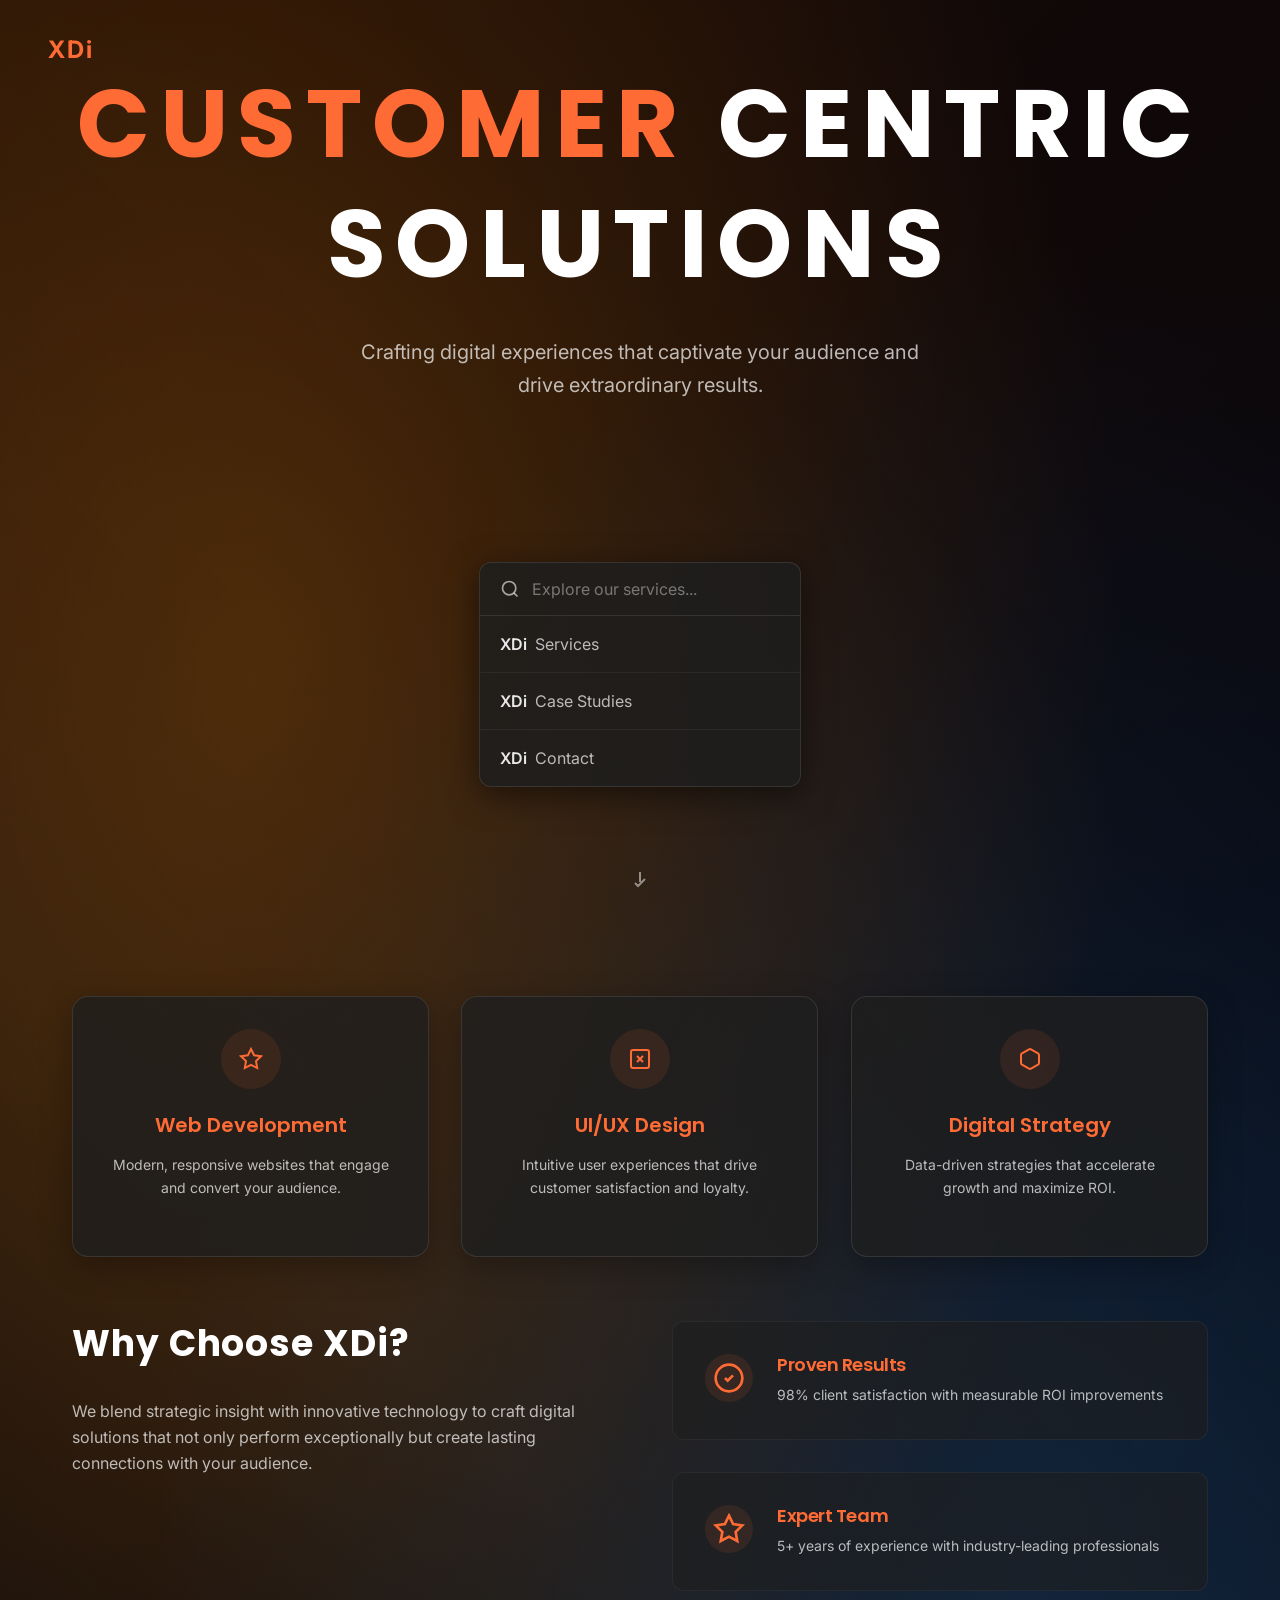
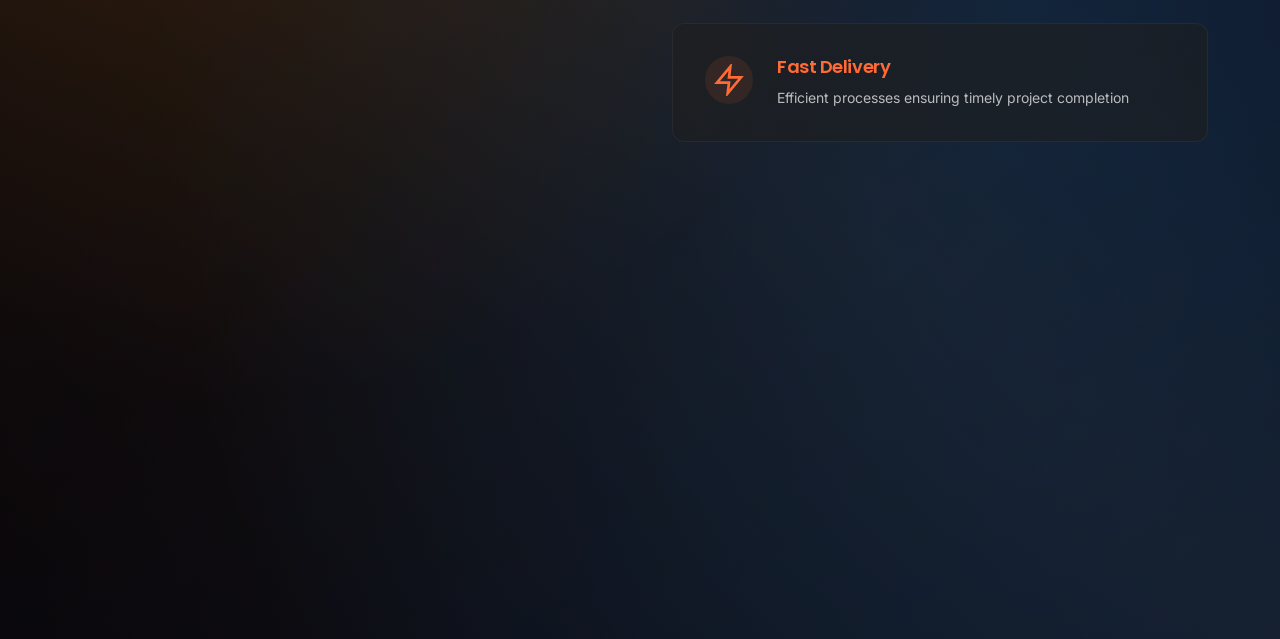
==== index.html @ e9482dd0 "🎯 Center dropdown menu in hero section for better aesthetic - Restructured hero section into 3 parts" ====
<!DOCTYPE html>
<html lang="en">
<head>
    <meta charset="UTF-8">
    <meta name="viewport" content="width=device-width, initial-scale=1.0">
    <meta name="description" content="XDi - Customer Centric Solutions. Discover our innovative services, case studies, and contact us for your next project.">
    <meta name="keywords" content="XDi, customer solutions, web design, digital services, case studies">
    <meta name="author" content="XDi">
    
    <!-- Open Graph / Facebook -->
    <meta property="og:type" content="website">
    <meta property="og:url" content="https://xdi-website.vercel.app/">
    <meta property="og:title" content="XDi - Customer Centric Solutions">
    <meta property="og:description" content="Discover innovative customer-centric solutions and services">
    
    <!-- Twitter -->
    <meta property="twitter:card" content="summary_large_image">
    <meta property="twitter:url" content="https://xdi-website.vercel.app/">
    <meta property="twitter:title" content="XDi - Customer Centric Solutions">
    <meta property="twitter:description" content="Discover innovative customer-centric solutions and services">

    <!-- Structured Data -->
    <script type="application/ld+json">
    {
        "@context": "https://schema.org",
        "@type": "Organization",
        "name": "XDi",
        "url": "https://xdi-website.vercel.app/",
        "logo": "https://xdi-website.vercel.app/assets/logo.png",
        "description": "Customer-centric digital solutions company specializing in UI/UX design, web development, and digital strategy",
        "foundingDate": "2019",
        "contactPoint": {
            "@type": "ContactPoint",
            "contactType": "Customer Service",
            "url": "https://xdi-website.vercel.app/pages/contact.html"
        },
        "sameAs": [
            "https://github.com/darderrdur17/xdi-website"
        ],
        "serviceArea": {
            "@type": "Country",
            "name": "Global"
        },
        "hasOfferCatalog": {
            "@type": "OfferCatalog",
            "name": "Digital Services",
            "itemListElement": [
                {
                    "@type": "Offer",
                    "itemOffered": {
                        "@type": "Service",
                        "name": "UI/UX Design",
                        "description": "Creating intuitive user experiences through research and thoughtful design"
                    }
                },
                {
                    "@type": "Offer",
                    "itemOffered": {
                        "@type": "Service",
                        "name": "Web Development",
                        "description": "Building responsive websites that perform across all devices"
                    }
                },
                {
                    "@type": "Offer",
                    "itemOffered": {
                        "@type": "Service",
                        "name": "Digital Strategy",
                        "description": "Strategic planning to help businesses thrive digitally"
                    }
                }
            ]
        }
    }
    </script>

    <title>XDi - Customer Centric Solutions</title>
    <link rel="stylesheet" href="css/styles.css">
    <link rel="preconnect" href="https://fonts.googleapis.com">
    <link rel="preconnect" href="https://fonts.gstatic.com" crossorigin>
    <link href="https://fonts.googleapis.com/css2?family=Inter:wght@300;400;500;600;700&family=Poppins:wght@300;400;500;600;700&display=swap" rel="stylesheet">
</head>
<body>
    <div class="background-blur" aria-hidden="true"></div>
    
    <header role="banner">
        <a href="/" class="logo" aria-label="XDi Home">XDi</a>
    </header>

    <main class="landing-content" role="main">
        <section class="hero-section">
            <div class="hero-top">
                <div class="hero-content">
                    <h1 class="main-title">
                        <span class="title-orange">CUSTOMER</span>
                        <span class="title-white"> CENTRIC SOLUTIONS</span>
                    </h1>

                    <p class="hero-subtitle">
                        Crafting digital experiences that captivate your audience and drive extraordinary results.
                    </p>
                </div>
            </div>

            <nav class="hero-menu-container" aria-label="Main navigation">
                <div class="dropdown-menu">
                    <div class="search-bar" id="searchBar" role="search">
                        <label for="searchInput" class="sr-only">Search navigation</label>
                        <svg class="search-icon" width="20" height="20" viewBox="0 0 24 24" fill="none" stroke="currentColor" stroke-width="2" aria-hidden="true">
                            <circle cx="11" cy="11" r="8"></circle>
                            <path d="m21 21-4.35-4.35"></path>
                        </svg>
                        <input
                            type="text"
                            id="searchInput"
                            placeholder="Explore our services..."
                            autocomplete="off"
                            aria-label="Search navigation items"
                        >
                        <button
                            class="clear-btn"
                            id="clearBtn"
                            aria-label="Clear search"
                            style="display: none;"
                        >
                            <svg width="16" height="16" viewBox="0 0 24 24" fill="none" stroke="currentColor" stroke-width="2" aria-hidden="true">
                                <line x1="18" y1="6" x2="6" y2="18"></line>
                                <line x1="6" y1="6" x2="18" y2="18"></line>
                            </svg>
                        </button>
                    </div>
                    <div class="dropdown-content" id="dropdownContent" role="list">
                        <a href="pages/service.html" class="dropdown-item" role="listitem">
                            <span class="item-prefix">XDi</span> Services
                        </a>
                        <a href="pages/case-study.html" class="dropdown-item" role="listitem">
                            <span class="item-prefix">XDi</span> Case Studies
                        </a>
                        <a href="pages/contact.html" class="dropdown-item" role="listitem">
                            <span class="item-prefix">XDi</span> Contact
                        </a>
                    </div>
                </div>
            </nav>

            <div class="hero-bottom">
                <div class="scroll-indicator" aria-hidden="true">
                    <svg viewBox="0 0 24 24" fill="none" stroke="currentColor" stroke-width="2">
                        <path d="M7 13l3 3 7-7"/>
                        <path d="M12 2v10"/>
                    </svg>
                </div>
            </div>
        </section>

        <section class="services-preview">
            <div class="services-grid">
                <div class="service-preview-card">
                    <div class="service-icon">
                        <svg width="24" height="24" viewBox="0 0 24 24" fill="none" stroke="#ff6b35" stroke-width="2">
                            <path d="M12 2l3.09 6.26L22 9.27l-5 4.87 1.18 6.88L12 17.77l-6.18 3.25L7 14.14 2 9.27l6.91-1.01L12 2z"/>
                        </svg>
                    </div>
                    <h3>Web Development</h3>
                    <p>Modern, responsive websites that engage and convert your audience.</p>
                </div>

                <div class="service-preview-card">
                    <div class="service-icon">
                        <svg width="24" height="24" viewBox="0 0 24 24" fill="none" stroke="#ff6b35" stroke-width="2">
                            <rect x="3" y="3" width="18" height="18" rx="2" ry="2"/>
                            <line x1="9" y1="9" x2="15" y2="15"/>
                            <line x1="15" y1="9" x2="9" y2="15"/>
                        </svg>
                    </div>
                    <h3>UI/UX Design</h3>
                    <p>Intuitive user experiences that drive customer satisfaction and loyalty.</p>
                </div>

                <div class="service-preview-card">
                    <div class="service-icon">
                        <svg width="24" height="24" viewBox="0 0 24 24" fill="none" stroke="#ff6b35" stroke-width="2">
                            <path d="M21 16V8a2 2 0 0 0-1-1.73l-7-4a2 2 0 0 0-2 0l-7 4A2 2 0 0 0 3 8v8a2 2 0 0 0 1 1.73l7 4a2 2 0 0 0 2 0l7-4A2 2 0 0 0 21 16z"/>
                        </svg>
                    </div>
                    <h3>Digital Strategy</h3>
                    <p>Data-driven strategies that accelerate growth and maximize ROI.</p>
                </div>
            </div>
        </section>

        <section class="about-section">
            <div class="about-content">
                <div class="about-text">
                    <h2>Why Choose XDi?</h2>
                    <p>
                        We blend strategic insight with innovative technology to craft digital solutions that not only
                        perform exceptionally but create lasting connections with your audience.
                    </p>
                </div>

                <div class="about-features">
                    <div class="feature-item">
                        <div class="feature-icon">
                            <svg width="32" height="32" viewBox="0 0 24 24" fill="none" stroke="#ff6b35" stroke-width="2">
                                <circle cx="12" cy="12" r="10"/>
                                <path d="M9 12l2 2 4-4"/>
                            </svg>
                        </div>
                        <div class="feature-text">
                            <h4>Proven Results</h4>
                            <p>98% client satisfaction with measurable ROI improvements</p>
                        </div>
                    </div>

                    <div class="feature-item">
                        <div class="feature-icon">
                            <svg width="32" height="32" viewBox="0 0 24 24" fill="none" stroke="#ff6b35" stroke-width="2">
                                <path d="M12 2l3.09 6.26L22 9.27l-5 4.87 1.18 6.88L12 17.77l-6.18 3.25L7 14.14 2 9.27l6.91-1.01L12 2z"/>
                            </svg>
                        </div>
                        <div class="feature-text">
                            <h4>Expert Team</h4>
                            <p>5+ years of experience with industry-leading professionals</p>
                        </div>
                    </div>

                    <div class="feature-item">
                        <div class="feature-icon">
                            <svg width="32" height="32" viewBox="0 0 24 24" fill="none" stroke="#ff6b35" stroke-width="2">
                                <path d="M13 2L3 14h9l-1 8 10-12h-9l1-8z"/>
                            </svg>
                        </div>
                        <div class="feature-text">
                            <h4>Fast Delivery</h4>
                            <p>Efficient processes ensuring timely project completion</p>
                        </div>
                    </div>
                </div>
            </div>
        </section>

        <section class="cta-section">
            <div class="cta-content">
                <h2>Ready to Transform Your Business?</h2>
                <p>Let's discuss how we can help you achieve your goals with customer-centric solutions.</p>
                <a href="pages/contact.html" class="cta-button">
                    <span>Start Your Project</span>
                    <svg width="20" height="20" viewBox="0 0 24 24" fill="none" stroke="currentColor" stroke-width="2">
                        <path d="M5 12h14"/>
                        <path d="m12 5 7 7-7 7"/>
                    </svg>
                </a>
            </div>
        </section>
    </main>

    <script src="js/script.js"></script>
</body>
</html>
---- css/styles.css ----
/* ============================================
   RESET & BASE STYLES
   ============================================ */

* {
    margin: 0;
    padding: 0;
    box-sizing: border-box;
}

:root {
    /* Color Palette */
    --color-primary: #ff6b35;
    --color-primary-dark: rgba(230, 72, 47, 0.98);
    --color-primary-light: rgba(255, 104, 49, 0.98);
    --color-success: #00C8B3;
    --color-success-light: #B1FFF7;
    --color-text: #fff;
    --color-text-muted: rgba(255, 255, 255, 0.7);
    --color-bg: #000;
    --color-bg-overlay: rgba(0, 0, 0, 0.8);
    
    /* Typography */
    --font-family-primary: 'Inter', -apple-system, BlinkMacSystemFont, 'Segoe UI', sans-serif;
    --font-family-heading: 'Poppins', sans-serif;

    /* Font Sizes */
    --font-size-xs: 0.75rem;
    --font-size-sm: 0.875rem;
    --font-size-base: 1rem;
    --font-size-lg: 1.125rem;
    --font-size-xl: 1.25rem;
    --font-size-2xl: 1.5rem;
    --font-size-3xl: 1.875rem;
    --font-size-4xl: 2.25rem;
    --font-size-5xl: 3rem;
    --font-size-6xl: 3.75rem;
    --font-size-7xl: 4.5rem;
    --font-size-8xl: 6rem;
    --font-size-9xl: 8rem;

    /* Font Weights */
    --font-weight-light: 300;
    --font-weight-normal: 400;
    --font-weight-medium: 500;
    --font-weight-semibold: 600;
    --font-weight-bold: 700;

    /* Line Heights */
    --line-height-tight: 1.25;
    --line-height-snug: 1.375;
    --line-height-normal: 1.5;
    --line-height-relaxed: 1.625;
    --line-height-loose: 2;

    /* Letter Spacing */
    --letter-spacing-tighter: -0.05em;
    --letter-spacing-tight: -0.025em;
    --letter-spacing-normal: 0;
    --letter-spacing-wide: 0.025em;
    --letter-spacing-wider: 0.05em;
    --letter-spacing-widest: 0.1em;
    
    /* Spacing */
    --spacing-xs: 0.5rem;
    --spacing-sm: 1rem;
    --spacing-md: 1.5rem;
    --spacing-lg: 2rem;
    --spacing-xl: 3rem;
    
    /* Transitions */
    --transition-fast: 0.2s ease;
    --transition-base: 0.3s ease;
    --transition-slow: 0.5s ease;
}

body {
    font-family: var(--font-family-primary);
    overflow-x: hidden;
    position: relative;
    min-height: 100vh;
    background: var(--color-bg);
    color: var(--color-text);
    line-height: var(--line-height-normal);
    -webkit-font-smoothing: antialiased;
    -moz-osx-font-smoothing: grayscale;
    font-weight: var(--font-weight-normal);
    font-size: var(--font-size-base);
    /* Performance optimizations */
    contain: layout style paint;
    -webkit-font-smoothing: antialiased;
    -moz-osx-font-smoothing: grayscale;
}

/* ============================================
   ANIMATIONS & VISUAL EFFECTS
   ============================================ */

@keyframes fadeInUp {
    from {
        opacity: 0;
        transform: translateY(30px);
    }
    to {
        opacity: 1;
        transform: translateY(0);
    }
}

@keyframes fadeInLeft {
    from {
        opacity: 0;
        transform: translateX(-30px);
    }
    to {
        opacity: 1;
        transform: translateX(0);
    }
}

@keyframes fadeInRight {
    from {
        opacity: 0;
        transform: translateX(30px);
    }
    to {
        opacity: 1;
        transform: translateX(0);
    }
}

@keyframes fadeInScale {
    from {
        opacity: 0;
        transform: scale(0.95);
    }
    to {
        opacity: 1;
        transform: scale(1);
    }
}

@keyframes slideInUp {
    from {
        opacity: 0;
        transform: translateY(50px);
    }
    to {
        opacity: 1;
        transform: translateY(0);
    }
}

@keyframes bounceIn {
    0% {
        opacity: 0;
        transform: scale(0.3);
    }
    50% {
        opacity: 1;
        transform: scale(1.05);
    }
    70% {
        transform: scale(0.9);
    }
    100% {
        opacity: 1;
        transform: scale(1);
    }
}

@keyframes shimmer {
    0% {
        transform: translateX(-100%);
    }
    100% {
        transform: translateX(100%);
    }
}

@keyframes pulse {
    0%, 100% {
        opacity: 1;
    }
    50% {
        opacity: 0.7;
    }
}

@keyframes glow {
    0%, 100% {
        box-shadow: 0 0 20px rgba(255, 107, 53, 0.3);
    }
    50% {
        box-shadow: 0 0 30px rgba(255, 107, 53, 0.5), 0 0 40px rgba(255, 107, 53, 0.3);
    }
}

/* Apply entrance animations */
.services-preview {
    animation: fadeInUp 1s ease-out 0.2s both;
}

.cta-section {
    animation: fadeInUp 1s ease-out 0.4s both;
}

/* ============================================
   TYPOGRAPHY SYSTEM
   ============================================ */

/* Headings */
h1, h2, h3, h4, h5, h6 {
    font-family: var(--font-family-heading);
    font-weight: var(--font-weight-bold);
    line-height: var(--line-height-tight);
    letter-spacing: var(--letter-spacing-tight);
    margin: 0;
    color: var(--color-text);
}

h1 {
    font-size: var(--font-size-6xl);
    letter-spacing: var(--letter-spacing-wider);
}

h2 {
    font-size: var(--font-size-4xl);
    letter-spacing: var(--letter-spacing-wide);
}

h3 {
    font-size: var(--font-size-2xl);
}

h4 {
    font-size: var(--font-size-xl);
}

h5 {
    font-size: var(--font-size-lg);
}

h6 {
    font-size: var(--font-size-base);
}

/* Paragraphs */
p {
    margin: 0 0 var(--spacing-md) 0;
    line-height: var(--line-height-relaxed);
}

/* Links */
a {
    color: var(--color-primary);
    text-decoration: none;
    transition: color var(--transition-base);
}

a:hover, a:focus {
    color: var(--color-primary-light);
}

/* ============================================
   ACCESSIBILITY & UTILITIES
   ============================================ */

/* Screen reader only text */
.sr-only {
    position: absolute;
    width: 1px;
    height: 1px;
    padding: 0;
    margin: -1px;
    overflow: hidden;
    clip: rect(0, 0, 0, 0);
    white-space: nowrap;
    border-width: 0;
}

/* Error messages */
.error-message {
    display: block;
    color: #ff4444;
    font-size: 0.875rem;
    margin-top: 0.5rem;
    min-height: 1.25rem;
    opacity: 0;
    transform: translateY(-10px);
    transition: opacity var(--transition-base), transform var(--transition-base);
}

.error-message.show {
    opacity: 1;
    transform: translateY(0);
}

/* Loading states */
.submit-loader,
.page-3-submit-loader,
.details-submit-loader {
    display: none;
    position: absolute;
    width: 24px;
    height: 24px;
    border: 3px solid rgba(255, 255, 255, 0.2);
    border-top-color: var(--color-primary);
    border-radius: 50%;
    animation: spin 1s cubic-bezier(0.4, 0, 0.2, 1) infinite;
    left: calc(50% - 12px);
    top: calc(50% - 12px);
}

.contact-submit-btn.loading .submit-loader,
.page-3-submit-btn.loading .page-3-submit-loader,
.details-submit-btn.loading .details-submit-loader {
    display: block;
}

.contact-submit-btn.loading .btn-text,
.page-3-submit-btn.loading .page-3-submit-text,
.details-submit-btn.loading .details-submit-text {
    opacity: 0;
}

/* Button loading state */
button.loading {
    pointer-events: none;
    position: relative;
    overflow: hidden;
}

button.loading::after {
    content: '';
    position: absolute;
    top: 50%;
    left: 50%;
    width: 0;
    height: 0;
    background: rgba(255, 107, 53, 0.2);
    border-radius: 50%;
    transform: translate(-50%, -50%);
    animation: ripple 0.6s ease-out;
}

@keyframes ripple {
    to {
        width: 300px;
        height: 300px;
        opacity: 0;
    }
}

@keyframes spin {
    to { transform: rotate(360deg); }
}

/* Focus styles for accessibility */
*:focus-visible {
    outline: 3px solid var(--color-primary);
    outline-offset: 3px;
    border-radius: 4px;
    box-shadow: 0 0 0 1px rgba(255, 107, 53, 0.3);
    transition: all 0.2s ease;
}

/* Enhanced focus states for interactive elements */
button:focus-visible,
a:focus-visible,
input:focus-visible,
textarea:focus-visible,
.dropdown-item:focus-visible {
    outline: 3px solid var(--color-primary);
    outline-offset: 2px;
    box-shadow:
        0 0 0 1px rgba(255, 107, 53, 0.4),
        0 0 20px rgba(255, 107, 53, 0.2);
    transform: scale(1.02);
}

/* Reduce motion for users who prefer it */
@media (prefers-reduced-motion: reduce) {
    *,
    *::before,
    *::after {
        animation-duration: 0.01ms !important;
        animation-iteration-count: 1 !important;
        transition-duration: 0.01ms !important;
        scroll-behavior: auto !important;
    }
}

/* Smooth transitions */
a, button {
    transition: all var(--transition-base);
}

/* Background Blur Effect - Optimized */
.background-blur {
    position: absolute;
    width: 100%;
    height: 100%;
    left: 0;
    top: 0;
    background: 
        linear-gradient(135deg, rgba(255, 107, 53, 0.12) 0%, rgba(0, 50, 150, 0.12) 100%),
        radial-gradient(ellipse at 20% 30%, rgba(255, 140, 0, 0.3) 0%, transparent 60%),
        radial-gradient(ellipse at 80% 70%, rgba(0, 100, 200, 0.3) 0%, transparent 60%),
        #000;
    z-index: -1;
    opacity: 0.8;
    overflow: hidden;
    /* Performance optimizations */
    will-change: opacity;
    transform: translateZ(0);
    backface-visibility: hidden;
}

/* Metallic lines effect - Optimized with reduced motion support */
.background-blur::before {
    content: '';
    position: absolute;
    top: 0;
    left: 0;
    right: 0;
    bottom: 0;
    background: 
        linear-gradient(45deg, transparent 30%, rgba(255, 200, 100, 0.08) 50%, transparent 70%),
        linear-gradient(-45deg, transparent 30%, rgba(100, 150, 255, 0.08) 50%, transparent 70%);
    background-size: 200% 200%;
    z-index: 1;
    will-change: background-position;
    transform: translateZ(0);
}

@media (prefers-reduced-motion: no-preference) {
    .background-blur::before {
        animation: metallicShift 20s ease-in-out infinite;
    }
}

@keyframes metallicShift {
    0%, 100% {
        background-position: 0% 0%;
    }
    50% {
        background-position: 100% 100%;
    }
}

/* Header */
header {
    position: fixed;
    top: 0;
    left: 0;
    right: 0;
    padding: 2rem 3rem;
    z-index: 100;
}

.logo {
    font-size: 1.5rem;
    font-weight: 700;
    color: var(--color-primary);
    letter-spacing: 2px;
    text-decoration: none;
    display: inline-block;
    transition: transform var(--transition-fast), opacity var(--transition-fast);
}

.logo:hover {
    transform: scale(1.05);
    opacity: 0.9;
}

.logo:active {
    transform: scale(0.98);
}

/* Landing Content */
.landing-content {
    display: flex;
    flex-direction: column;
    min-height: 100vh;
    padding: 2rem;
    position: relative;
    z-index: 10;
    gap: 4rem;
}

/* Scroll Indicator */
.scroll-indicator {
    position: absolute;
    bottom: 2rem;
    left: 50%;
    transform: translateX(-50%);
    animation: bounce 2s infinite;
    z-index: 10;
}

.scroll-indicator svg {
    width: 24px;
    height: 24px;
    color: var(--color-text-muted);
    opacity: 0.7;
}

@keyframes bounce {
    0%, 20%, 50%, 80%, 100% {
        transform: translateX(-50%) translateY(0);
    }
    40% {
        transform: translateX(-50%) translateY(-10px);
    }
    60% {
        transform: translateX(-50%) translateY(-5px);
    }
}

/* Hero Section */
.hero-section {
    display: flex;
    flex-direction: column;
    justify-content: space-between;
    min-height: 100vh;
    text-align: center;
    width: 100%;
    position: relative;
    animation: fadeInScale 1.2s cubic-bezier(0.16, 1, 0.3, 1);
    /* Performance optimization */
    will-change: transform;
}

.hero-content {
    max-width: 1200px;
    width: 100%;
    padding: 0 2rem;
}

.main-title {
    font-size: clamp(var(--font-size-4xl), 8vw, var(--font-size-8xl));
    font-weight: var(--font-weight-bold);
    text-align: center;
    margin-bottom: 2rem;
    letter-spacing: var(--letter-spacing-widest);
    line-height: var(--line-height-tight);
    animation: slideInUp 0.8s cubic-bezier(0.16, 1, 0.3, 1) 0.3s both;
    /* Performance optimization */
    will-change: transform, opacity;
    position: relative;
}

.main-title::after {
    content: '';
    position: absolute;
    bottom: -10px;
    left: 50%;
    width: 0;
    height: 3px;
    background: linear-gradient(90deg, var(--color-primary), var(--color-primary-light));
    border-radius: 2px;
    animation: shimmer 1.5s ease-in-out 1.2s forwards;
    transform: translateX(-50%);
}

.title-orange {
    color: var(--color-primary);
}

.title-white {
    color: var(--color-text);
}

.hero-subtitle {
    font-size: clamp(var(--font-size-lg), 2.5vw, var(--font-size-xl));
    color: var(--color-text-muted);
    max-width: 600px;
    margin: 0 auto 3rem;
    line-height: var(--line-height-relaxed);
    font-weight: var(--font-weight-normal);
    font-family: var(--font-family-primary);
    animation: fadeInUp 0.8s ease-out 0.6s both;
    /* Performance optimization */
    will-change: opacity, transform;
}

.hero-stats {
    display: flex;
    justify-content: center;
    gap: 3rem;
    margin-bottom: 2rem;
    animation: fadeInUp 0.8s ease-out 0.9s both;
}

.stat-item {
    text-align: center;
    animation: fadeInScale 0.6s cubic-bezier(0.16, 1, 0.3, 1) both;
}

.stat-item:nth-child(1) {
    animation-delay: 1.2s;
}

.stat-item:nth-child(2) {
    animation-delay: 1.4s;
}

.stat-item:nth-child(3) {
    animation-delay: 1.6s;
}

.stat-item:hover .stat-number {
    animation: glow 1s ease-in-out;
}

.stat-number {
    display: block;
    font-size: var(--font-size-5xl);
    font-weight: var(--font-weight-bold);
    color: var(--color-primary);
    margin-bottom: 0.5rem;
    font-family: var(--font-family-heading);
    transition: all 0.3s ease;
    /* Performance optimization */
    will-change: transform, filter;
}

.stat-label {
    font-size: var(--font-size-sm);
    color: var(--color-text-muted);
    text-transform: uppercase;
    letter-spacing: var(--letter-spacing-wider);
    font-weight: var(--font-weight-medium);
    font-family: var(--font-family-primary);
}

/* Hero Menu Container */
.hero-menu-container {
    display: flex;
    justify-content: center;
    align-items: center;
    flex: 1;
    width: 100%;
    animation: fadeInUp 0.8s ease-out 1.5s both;
}

.hero-top {
    display: flex;
    justify-content: center;
    align-items: center;
    padding: 2rem 0;
}

.hero-bottom {
    display: flex;
    justify-content: center;
    align-items: center;
    padding: 2rem 0;
}

/* Services Preview Section */
.services-preview {
    width: 100%;
    max-width: 1200px;
    margin: 0 auto;
    padding: 0 2rem;
}

.services-grid {
    display: grid;
    grid-template-columns: repeat(auto-fit, minmax(280px, 1fr));
    gap: 2rem;
    margin: 0 auto;
}

.service-preview-card {
    background: rgba(30, 30, 30, 0.8);
    backdrop-filter: blur(10px);
    border-radius: 16px;
    padding: 2rem;
    border: 1px solid rgba(255, 255, 255, 0.1);
    transition: all 0.4s cubic-bezier(0.16, 1, 0.3, 1);
    text-align: center;
    position: relative;
    overflow: hidden;
    box-shadow: 0 8px 32px rgba(0, 0, 0, 0.3);
    /* Performance optimization */
    will-change: transform, box-shadow;
    animation: fadeInUp 0.8s ease-out both;
}

.service-preview-card::before {
    content: '';
    position: absolute;
    top: 0;
    left: -100%;
    width: 100%;
    height: 2px;
    background: linear-gradient(90deg, transparent, #ff6b35, transparent);
    transition: left 0.5s ease;
}

.service-preview-card:hover::before {
    left: 100%;
}

.service-preview-card:hover {
    transform: translateY(-12px) scale(1.02);
    border-color: rgba(255, 107, 53, 0.4);
    box-shadow:
        0 25px 50px rgba(255, 107, 53, 0.15),
        0 0 0 1px rgba(255, 107, 53, 0.2),
        0 0 30px rgba(255, 107, 53, 0.1);
}

.service-icon {
    width: 60px;
    height: 60px;
    background: rgba(255, 107, 53, 0.1);
    border-radius: 50%;
    display: flex;
    align-items: center;
    justify-content: center;
    margin: 0 auto 1.5rem;
    transition: all 0.4s cubic-bezier(0.16, 1, 0.3, 1);
    /* Performance optimization */
    will-change: transform, background;
}

.service-preview-card:hover .service-icon {
    background: rgba(255, 107, 53, 0.25);
    transform: scale(1.15) rotate(5deg);
    box-shadow: 0 8px 25px rgba(255, 107, 53, 0.3);
}

.service-preview-card:nth-child(1) {
    animation-delay: 0.2s;
}

.service-preview-card:nth-child(2) {
    animation-delay: 0.4s;
}

.service-preview-card:nth-child(3) {
    animation-delay: 0.6s;
}

.service-preview-card h3 {
    color: var(--color-primary);
    font-size: var(--font-size-xl);
    font-weight: var(--font-weight-semibold);
    margin-bottom: var(--spacing-sm);
    letter-spacing: var(--letter-spacing-normal);
}

.service-preview-card p {
    color: var(--color-text-muted);
    line-height: var(--line-height-relaxed);
    font-size: var(--font-size-sm);
    font-weight: var(--font-weight-normal);
}

/* About Section */
.about-section {
    width: 100%;
    max-width: 1200px;
    margin: 0 auto;
    padding: 0 2rem;
    animation: fadeInUp 1s ease-out 0.3s both;
}

.about-content {
    display: grid;
    grid-template-columns: 1fr 1fr;
    gap: 4rem;
    align-items: start;
}

.about-text h2 {
    font-size: var(--font-size-4xl);
    color: var(--color-text);
    margin-bottom: var(--spacing-lg);
    font-weight: var(--font-weight-bold);
}

.about-text p {
    color: var(--color-text-muted);
    line-height: var(--line-height-relaxed);
    margin-bottom: var(--spacing-lg);
    font-size: var(--font-size-base);
}

.about-features {
    display: flex;
    flex-direction: column;
    gap: var(--spacing-lg);
}

.feature-item {
    display: flex;
    align-items: flex-start;
    gap: var(--spacing-md);
    padding: var(--spacing-lg);
    background: rgba(30, 30, 30, 0.6);
    border-radius: 12px;
    border: 1px solid rgba(255, 255, 255, 0.05);
    transition: all 0.3s ease;
}

.feature-item:hover {
    background: rgba(30, 30, 30, 0.8);
    border-color: rgba(255, 107, 53, 0.2);
    transform: translateX(4px);
}

.feature-icon {
    flex-shrink: 0;
    width: 48px;
    height: 48px;
    background: rgba(255, 107, 53, 0.1);
    border-radius: 50%;
    display: flex;
    align-items: center;
    justify-content: center;
    transition: all 0.3s ease;
}

.feature-item:hover .feature-icon {
    background: rgba(255, 107, 53, 0.2);
    transform: scale(1.1);
}

.feature-text h4 {
    font-size: var(--font-size-lg);
    color: var(--color-primary);
    margin-bottom: var(--spacing-xs);
    font-weight: var(--font-weight-semibold);
}

.feature-text p {
    color: var(--color-text-muted);
    font-size: var(--font-size-sm);
    line-height: var(--line-height-relaxed);
    margin: 0;
}

/* Menu Container */
.menu-container {
    position: relative;
    width: 100%;
    max-width: 500px;
    margin: 2rem auto;
}

/* Dropdown Menu */
.dropdown-menu {
    background: rgba(30, 30, 30, 0.85);
    /* backdrop-filter: blur(10px); Removed for performance */
    border-radius: 12px;
    box-shadow: 0 8px 32px rgba(0, 0, 0, 0.5);
    overflow: hidden;
    border: 1px solid rgba(255, 255, 255, 0.1);
}

.search-bar {
    display: flex;
    align-items: center;
    padding: 1rem 1.25rem;
    gap: 0.75rem;
    border-bottom: 1px solid rgba(255, 255, 255, 0.1);
}

.search-icon {
    color: rgba(255, 255, 255, 0.6);
    flex-shrink: 0;
}

#searchInput {
    flex: 1;
    background: transparent;
    border: none;
    outline: none;
    color: #fff;
    font-size: 1rem;
    font-family: inherit;
}

#searchInput::placeholder {
    color: rgba(255, 255, 255, 0.4);
}

.clear-btn {
    background: transparent;
    border: none;
    cursor: pointer;
    color: rgba(255, 255, 255, 0.6);
    padding: 0.25rem;
    display: flex;
    align-items: center;
    justify-content: center;
    transition: color 0.2s;
}

.clear-btn:hover {
    color: #fff;
}

/* Dropdown Content */
.dropdown-content {
    display: flex;
    flex-direction: column;
}

.dropdown-item {
    padding: 1rem 1.25rem;
    text-decoration: none;
    color: rgba(255, 255, 255, 0.7);
    transition: all 0.3s ease;
    display: flex;
    align-items: center;
    gap: 0.5rem;
    border-bottom: 1px solid rgba(255, 255, 255, 0.05);
}

.dropdown-item:last-child {
    border-bottom: none;
}

.dropdown-item:hover {
    background: rgba(255, 107, 53, 0.2);
    color: #fff;
}

.dropdown-item.active {
    background: #ff6b35;
    color: #fff;
}

.item-prefix {
    color: rgba(255, 255, 255, 0.9);
    font-weight: 600;
}

/* Page Content Styles (for other pages) */
.page-container {
    max-width: 1200px;
    margin: 0 auto;
    padding: 8rem 2rem 4rem;
    position: relative;
    z-index: 10;
}

.page-title {
    font-size: clamp(2rem, 5vw, 3.5rem);
    font-weight: 700;
    margin-bottom: 3rem;
    text-align: center;
}

.back-button {
    display: inline-flex;
    align-items: center;
    gap: 0.5rem;
    color: #ff6b35;
    text-decoration: none;
    margin-bottom: 2rem;
    transition: opacity 0.2s;
}

.back-button:hover {
    opacity: 0.8;
}

/* Case Study Page Specific Styles */
body.case-study-page {
    position: relative;
    width: 100%;
    min-height: 100vh;
    background: rgba(0, 0, 0, 0.8);
    /* backdrop-filter: blur(2px); Removed for performance */
    overflow-x: hidden;
}

/* Case Study Logo - Centered at top */
.case-study-logo {
    position: absolute;
    width: 61px;
    height: 53px;
    left: calc(50% - 61px/2 - 633.5px);
    top: 28px;
    font-family: 'Inter', -apple-system, BlinkMacSystemFont, 'Segoe UI', sans-serif;
    font-style: normal;
    font-weight: 700;
    font-size: 36px;
    line-height: 53px;
    letter-spacing: -0.01em;
    background: linear-gradient(89.58deg, rgba(230, 72, 47, 0.98) 11.06%, rgba(255, 104, 49, 0.98) 93.88%);
    -webkit-background-clip: text;
    -webkit-text-fill-color: transparent;
    background-clip: text;
    text-fill-color: transparent;
    text-shadow: 0px 3.83158px 6.70526px rgba(255, 80, 10, 0.25);
    z-index: 100;
}

/* Case Study Container - Large centered box */
.case-study-container {
    position: absolute;
    width: 1335px;
    height: 864px;
    left: calc(50% - 1335px/2 + 3.5px);
    top: calc(50% - 864px/2 + 34px);
    background: rgba(30, 30, 30, 0.8);
    border-radius: 47.7141px;
    box-sizing: border-box;
    z-index: 10;
}

/* Close Button */
.case-study-close {
    position: absolute;
    height: 33.55px;
    left: 89.63%;
    right: 7.85%;
    top: calc(50% - 33.55px/2 - 331.23px);
    display: flex;
    align-items: center;
    justify-content: center;
    cursor: pointer;
    transition: opacity 0.2s;
}

.case-study-close:hover {
    opacity: 0.7;
}

.case-study-close svg {
    width: 33.55px;
    height: 33.55px;
}

/* Case Study Title */
.case-study-title {
    position: absolute;
    width: 360px;
    height: 82px;
    left: 68px;
    top: 60px;
    font-family: 'Inter', sans-serif;
    font-style: normal;
    font-weight: 400;
    font-size: 67.5949px;
    line-height: 82px;
    color: rgba(255, 255, 255, 0.98);
    margin: 0;
}

/* Horizontal Separator Line */
.case-study-separator {
    position: absolute;
    width: 1168px;
    height: 0px;
    left: 68px;
    top: 199px;
    border: 3.97617px solid rgba(255, 255, 255, 0.1);
}

/* Case Study Grid - 2x2 layout */
.case-study-grid {
    position: absolute;
    width: 100%;
    height: calc(100% - 199px);
    top: 199px;
    left: 0;
    box-sizing: border-box;
}

/* Case Card Base Styles */
.case-card {
    box-sizing: border-box;
    position: absolute;
    width: 575.69px;
    height: 372.58px;
    background: rgba(30, 30, 30, 0.8);
    border: 1.07807px solid #F2F2F7;
    border-radius: 20.5757px;
}

/* Case Card Positioning - relative to container center */
.case-card.case-1 {
    left: calc(50% - 575.69px/2 - 308.15px);
    top: 29.29px;
}

.case-card.case-2 {
    left: calc(50% - 575.69px/2 + 284.15px);
    top: 29.29px;
}

.case-card.case-3 {
    left: calc(50% - 575.69px/2 - 311.65px);
    top: 390.29px;
}

.case-card.case-4 {
    left: calc(50% - 575.69px/2 + 280.65px);
    top: 390.29px;
}

/* Case Card Header */
.case-card-header {
    position: relative;
    width: 100%;
    height: 60px;
}

.case-card-title {
    position: absolute;
    width: auto;
    height: 29px;
    left: 29.32px;
    top: 25.72px;
    font-family: 'Inter', sans-serif;
    font-style: normal;
    font-weight: 400;
    font-size: 24px;
    line-height: 29px;
    color: rgba(255, 255, 255, 0.98);
    margin: 0;
}

/* Vertical Line in Card Header */
.case-card-line-vertical {
    position: absolute;
    width: 0px;
    height: 46.3px;
    left: 81.02px;
    top: 25.72px;
    border: 1px solid rgba(255, 255, 255, 0.3);
}

/* Case Card Placeholder */
.case-card-placeholder {
    position: absolute;
    width: 509px;
    height: 257px;
    left: 29.69px;
    top: 86px;
    background: #D9D9D9;
    border-radius: 8px;
}

/* Responsive adjustments for Case Study page */
@media (max-width: 1600px) {
    .case-study-container {
        width: 90%;
        max-width: 1335px;
        left: 50%;
        transform: translateX(-50%);
    }
    
    .case-study-logo {
        left: 50%;
        transform: translateX(calc(-50% - 633.5px));
    }
}

@media (max-width: 1400px) {
    .case-study-container {
        width: 95%;
        height: auto;
        min-height: 864px;
        position: relative;
        margin: 120px auto 50px;
        top: auto;
        left: auto;
        transform: none;
    }
    
    .case-study-logo {
        left: 50%;
        transform: translateX(-50%);
    }
    
    .case-study-grid {
        position: relative;
        display: grid;
        grid-template-columns: repeat(2, 1fr);
        gap: 2rem;
        padding: 2rem;
        height: auto;
        top: 0;
    }
    
    .case-card {
        position: relative !important;
        width: 100%;
        height: 400px;
        left: auto !important;
        top: auto !important;
    }
    
    .case-card-placeholder {
        width: calc(100% - 60px);
        left: 30px;
    }
}

@media (max-width: 768px) {
    .case-study-container {
        width: 100%;
        border-radius: 20px;
        margin: 100px 0 50px;
        padding: 1rem;
    }
    
    .case-study-title {
        font-size: 2.5rem;
        line-height: 1.2;
        width: auto;
        left: 1rem;
        top: 1rem;
    }
    
    .case-study-separator {
        width: calc(100% - 2rem);
        left: 1rem;
        top: 5rem;
    }
    
    .case-study-grid {
        grid-template-columns: 1fr;
        padding: 1rem;
        top: 6rem;
    }
    
    .case-card {
        height: 350px;
    }
    
    .case-study-close {
        right: 1rem;
        top: 1rem;
    }
}

/* Contact Form */
.contact-form {
    max-width: 600px;
    margin: 0 auto;
    background: rgba(30, 30, 30, 0.85);
    /* backdrop-filter: blur(10px); Removed for performance */
    padding: 2.5rem;
    border-radius: 12px;
    border: 1px solid rgba(255, 255, 255, 0.1);
}

.form-group {
    margin-bottom: 1.5rem;
}

.form-group label {
    display: block;
    margin-bottom: 0.5rem;
    color: rgba(255, 255, 255, 0.9);
    font-weight: 500;
}

.form-group input,
.form-group textarea {
    width: 100%;
    padding: 0.875rem;
    background: rgba(0, 0, 0, 0.3);
    border: 1px solid rgba(255, 255, 255, 0.2);
    border-radius: 8px;
    color: #fff;
    font-family: inherit;
    font-size: 1rem;
    transition: border-color 0.3s;
}

.form-group input:focus,
.form-group textarea:focus {
    outline: none;
    border-color: #ff6b35;
}

.form-group textarea {
    resize: vertical;
    min-height: 150px;
}

.submit-btn {
    width: 100%;
    padding: 1rem;
    background: #ff6b35;
    color: #fff;
    border: none;
    border-radius: 8px;
    font-size: 1rem;
    font-weight: 600;
    cursor: pointer;
    transition: background 0.3s, transform 0.2s;
}

.submit-btn:hover {
    background: #ff8533;
    transform: translateY(-2px);
}

.submit-btn:active {
    transform: translateY(0);
}

/* Service Cards */
.service-grid {
    display: grid;
    grid-template-columns: repeat(auto-fit, minmax(280px, 1fr));
    gap: 2rem;
    margin-top: 2rem;
}

.service-card {
    background: rgba(30, 30, 30, 0.85);
    /* backdrop-filter: blur(10px); Removed for performance */
    border-radius: 12px;
    padding: 2rem;
    border: 1px solid rgba(255, 255, 255, 0.1);
    transition: transform 0.3s, border-color 0.3s;
}

.service-card:hover {
    transform: translateY(-5px);
    border-color: #ff6b35;
}

.service-card h3 {
    color: #ff6b35;
    margin-bottom: 1rem;
    font-size: 1.5rem;
}

.service-card p {
    color: rgba(255, 255, 255, 0.7);
    line-height: 1.6;
}

/* CTA Section */
.cta-section {
    width: 100%;
    max-width: 1200px;
    margin: 4rem auto 0;
    padding: 0 2rem;
}

.cta-content {
    background: linear-gradient(135deg, rgba(30, 30, 30, 0.95) 0%, rgba(40, 40, 40, 0.9) 100%);
    backdrop-filter: blur(10px);
    border-radius: 20px;
    padding: 3rem 2rem;
    text-align: center;
    border: 1px solid rgba(255, 255, 255, 0.1);
    position: relative;
    overflow: hidden;
    box-shadow: 0 16px 48px rgba(0, 0, 0, 0.4);
}

.cta-content::before {
    content: '';
    position: absolute;
    top: 0;
    left: 0;
    right: 0;
    height: 2px;
    background: linear-gradient(90deg, transparent, #ff6b35, transparent);
}

.cta-content h2 {
    font-size: clamp(var(--font-size-3xl), 4vw, var(--font-size-5xl));
    font-weight: var(--font-weight-bold);
    color: var(--color-text);
    margin-bottom: var(--spacing-sm);
    letter-spacing: var(--letter-spacing-wide);
}

.cta-content p {
    font-size: var(--font-size-lg);
    color: var(--color-text-muted);
    margin-bottom: var(--spacing-lg);
    max-width: 500px;
    margin-left: auto;
    margin-right: auto;
    line-height: var(--line-height-relaxed);
    font-weight: var(--font-weight-normal);
}

.cta-button {
    display: inline-flex;
    align-items: center;
    gap: 0.75rem;
    background: linear-gradient(135deg, var(--color-primary) 0%, var(--color-primary-light) 100%);
    color: var(--color-text);
    text-decoration: none;
    padding: var(--spacing-md) var(--spacing-xl);
    border-radius: 50px;
    font-weight: var(--font-weight-semibold);
    font-size: var(--font-size-base);
    letter-spacing: var(--letter-spacing-wide);
    transition: all 0.3s ease;
    box-shadow: 0 4px 20px rgba(255, 107, 53, 0.3);
    position: relative;
    overflow: hidden;
    font-family: var(--font-family-primary);
}

.cta-button::before {
    content: '';
    position: absolute;
    top: 0;
    left: -100%;
    width: 100%;
    height: 100%;
    background: linear-gradient(90deg, transparent, rgba(255, 255, 255, 0.2), transparent);
    transition: left 0.5s ease;
}

.cta-button:hover::before {
    left: 100%;
}

.cta-button:hover {
    transform: translateY(-2px);
    box-shadow: 0 8px 30px rgba(255, 107, 53, 0.4);
}

.cta-button:active {
    transform: translateY(0);
}

.cta-button span {
    position: relative;
    z-index: 2;
}

.cta-button svg {
    position: relative;
    z-index: 2;
    transition: transform 0.3s ease;
}

.cta-button:hover svg {
    transform: translateX(4px);
}

/* Tablet Responsive Design */
@media (max-width: 1024px) and (min-width: 769px) {
    .hero-stats {
        gap: var(--spacing-xl);
    }

    .services-grid {
        grid-template-columns: repeat(2, 1fr);
        gap: var(--spacing-lg);
    }

    .service-preview-card {
        padding: var(--spacing-lg);
    }

    .cta-content {
        padding: var(--spacing-xl) var(--spacing-lg);
    }

    .about-content {
        gap: var(--spacing-xl);
    }

    .feature-item {
        padding: var(--spacing-md);
    }
}

/* Mobile Responsive Design */
@media (max-width: 768px) {
    header {
        padding: var(--spacing-lg);
    }

    .landing-content {
        padding: var(--spacing-sm);
        gap: var(--spacing-xl);
    }

    .hero-section {
        min-height: auto;
        padding: var(--spacing-xl) 0;
    }

    .hero-content {
        padding: 0 var(--spacing-sm);
    }

    .main-title {
        margin-bottom: var(--spacing-xl);
        font-size: clamp(var(--font-size-3xl), 10vw, var(--font-size-6xl));
    }

    .hero-subtitle {
        font-size: var(--font-size-lg);
        margin-bottom: var(--spacing-xl);
    }

    .hero-stats {
        flex-direction: column;
        gap: var(--spacing-lg);
        margin-bottom: var(--spacing-sm);
    }

    .stat-number {
        font-size: var(--font-size-4xl);
    }

    .services-preview {
        padding: 0 var(--spacing-sm);
    }

    .services-grid {
        grid-template-columns: 1fr;
        gap: var(--spacing-lg);
    }

    .service-preview-card {
        padding: var(--spacing-lg);
    }

    .menu-container {
        max-width: 100%;
        margin: var(--spacing-sm) auto;
    }

    .cta-section {
        margin: var(--spacing-xl) auto 0;
        padding: 0 var(--spacing-sm);
    }

    .cta-content {
        padding: var(--spacing-xl) var(--spacing-lg);
    }

    .cta-content h2 {
        font-size: var(--font-size-4xl);
    }

    .cta-button {
        padding: var(--spacing-sm) var(--spacing-lg);
        font-size: var(--font-size-sm);
    }

    .about-section {
        padding: 0 var(--spacing-sm);
    }

    .about-content {
        grid-template-columns: 1fr;
        gap: var(--spacing-xl);
    }

    .feature-item {
        padding: var(--spacing-md);
    }

    /* Service page responsive */
    .page-hero {
        margin-bottom: var(--spacing-xl);
    }

    .services-showcase {
        gap: var(--spacing-xl);
    }

    .service-showcase-card {
        flex-direction: column;
        text-align: center;
        gap: var(--spacing-lg);
        padding: var(--spacing-xl);
    }

    .service-showcase-icon {
        width: 60px;
        height: 60px;
    }

    .service-showcase-content h3 {
        font-size: var(--font-size-xl);
    }

    .service-features {
        grid-template-columns: 1fr;
        gap: var(--spacing-xs);
    }

    .service-cta {
        margin-top: var(--spacing-xl);
    }

    .service-cta-content {
        padding: var(--spacing-xl);
    }

    /* Case studies responsive */
    .case-studies-grid {
        grid-template-columns: 1fr;
        gap: var(--spacing-xl);
    }

    .case-study-metrics {
        flex-direction: column;
        gap: var(--spacing-md);
    }

    .case-studies-cta-content {
        padding: var(--spacing-xl);
    }

    /* Contact page responsive */
    .contact-form-container {
        grid-template-columns: 1fr;
        gap: var(--spacing-xl);
    }

    .contact-info {
        max-width: 600px;
        margin: 0 auto;
    }

    .process-steps {
        grid-template-columns: 1fr;
        gap: var(--spacing-lg);
    }

    .process-step {
        padding: var(--spacing-lg);
    }

    /* Details page responsive */
    .details-form-container {
        grid-template-columns: 1fr;
        gap: var(--spacing-xl);
    }

    .details-info {
        max-width: 600px;
        margin: 0 auto;
    }

    .next-steps-grid {
        grid-template-columns: 1fr;
        gap: var(--spacing-lg);
    }

    .next-step {
        padding: var(--spacing-lg);
    }

    /* Success page responsive */
    .success-main {
        padding: var(--spacing-lg);
    }

    .success-container {
        padding: var(--spacing-lg);
    }

    .success-actions {
        flex-direction: column;
        align-items: center;
    }

    .success-primary-btn,
    .success-secondary-btn {
        width: 100%;
        max-width: 300px;
        justify-content: center;
    }

    .page-container {
        padding: 6rem 1.5rem 3rem;
    }

    .case-grid,
    .service-grid {
        grid-template-columns: 1fr;
    }
}

/* ============================================
   SERVICE PAGE STYLES
   ============================================ */

.page-close-btn {
    position: absolute;
    top: 2rem;
    right: 3rem;
    color: rgba(255, 255, 255, 0.6);
    text-decoration: none;
    transition: color var(--transition-base);
    padding: 0.5rem;
    border-radius: 4px;
}

.page-close-btn:hover {
    color: var(--color-text);
    background: rgba(255, 255, 255, 0.1);
}

.page-hero {
    text-align: center;
    margin-bottom: 4rem;
    animation: fadeInUp 1s ease-out;
}

.page-subtitle {
    font-size: var(--font-size-lg);
    color: var(--color-text-muted);
    max-width: 600px;
    margin: 0 auto;
    line-height: var(--line-height-relaxed);
    font-family: var(--font-family-primary);
    font-weight: var(--font-weight-normal);
}

.services-showcase {
    display: flex;
    flex-direction: column;
    gap: 3rem;
    margin-bottom: 4rem;
}

.service-showcase-card {
    display: flex;
    align-items: flex-start;
    gap: 2rem;
    padding: 2.5rem;
    background: rgba(30, 30, 30, 0.8);
    backdrop-filter: blur(10px);
    border-radius: 16px;
    border: 1px solid rgba(255, 255, 255, 0.1);
    transition: all 0.3s ease;
    position: relative;
    overflow: hidden;
    animation: fadeInUp 1s ease-out both;
}

.service-showcase-card:nth-child(odd) {
    animation-delay: 0.1s;
}

.service-showcase-card:nth-child(even) {
    animation-delay: 0.2s;
}

.service-showcase-card::before {
    content: '';
    position: absolute;
    top: 0;
    left: -100%;
    width: 100%;
    height: 2px;
    background: linear-gradient(90deg, transparent, #ff6b35, transparent);
    transition: left 0.5s ease;
}

.service-showcase-card:hover::before {
    left: 100%;
}

.service-showcase-card:hover {
    transform: translateY(-4px);
    border-color: rgba(255, 107, 53, 0.3);
    box-shadow: 0 20px 40px rgba(255, 107, 53, 0.1);
}

.service-showcase-icon {
    flex-shrink: 0;
    width: 80px;
    height: 80px;
    background: rgba(255, 107, 53, 0.1);
    border-radius: 50%;
    display: flex;
    align-items: center;
    justify-content: center;
    transition: all 0.3s ease;
}

.service-showcase-card:hover .service-showcase-icon {
    background: rgba(255, 107, 53, 0.2);
    transform: scale(1.1);
}

.service-showcase-content {
    flex: 1;
}

.service-showcase-content h3 {
    font-size: var(--font-size-2xl);
    color: var(--color-primary);
    margin-bottom: var(--spacing-md);
    font-weight: var(--font-weight-semibold);
    letter-spacing: var(--letter-spacing-wide);
}

.service-showcase-content p {
    color: var(--color-text-muted);
    line-height: var(--line-height-relaxed);
    margin-bottom: var(--spacing-lg);
    font-size: var(--font-size-base);
}

.service-features {
    list-style: none;
    padding: 0;
    margin: 0;
    display: grid;
    grid-template-columns: repeat(auto-fit, minmax(200px, 1fr));
    gap: var(--spacing-sm);
}

.service-features li {
    color: var(--color-text);
    font-size: var(--font-size-sm);
    font-weight: var(--font-weight-medium);
    position: relative;
    padding-left: 1.5rem;
}

.service-features li::before {
    content: '✓';
    position: absolute;
    left: 0;
    color: var(--color-primary);
    font-weight: var(--font-weight-bold);
}

.service-cta {
    margin-top: 4rem;
}

.service-cta-content {
    background: linear-gradient(135deg, rgba(30, 30, 30, 0.95) 0%, rgba(40, 40, 40, 0.9) 100%);
    backdrop-filter: blur(10px);
    border-radius: 20px;
    padding: 3rem 2rem;
    text-align: center;
    border: 1px solid rgba(255, 255, 255, 0.1);
    position: relative;
    overflow: hidden;
    box-shadow: 0 16px 48px rgba(0, 0, 0, 0.4);
    animation: fadeInUp 1s ease-out 0.5s both;
}

.service-cta-content::before {
    content: '';
    position: absolute;
    top: 0;
    left: 0;
    right: 0;
    height: 2px;
    background: linear-gradient(90deg, transparent, #ff6b35, transparent);
}

.service-cta-content h2 {
    font-size: clamp(var(--font-size-3xl), 4vw, var(--font-size-5xl));
    font-weight: var(--font-weight-bold);
    color: var(--color-text);
    margin-bottom: var(--spacing-sm);
    letter-spacing: var(--letter-spacing-wide);
}

.service-cta-content p {
    font-size: var(--font-size-lg);
    color: var(--color-text-muted);
    margin-bottom: var(--spacing-xl);
    max-width: 500px;
    margin-left: auto;
    margin-right: auto;
    line-height: var(--line-height-relaxed);
    font-weight: var(--font-weight-normal);
}

.service-cta-button {
    display: inline-flex;
    align-items: center;
    gap: 0.75rem;
    background: linear-gradient(135deg, var(--color-primary) 0%, var(--color-primary-light) 100%);
    color: var(--color-text);
    text-decoration: none;
    padding: var(--spacing-md) var(--spacing-xl);
    border-radius: 50px;
    font-weight: var(--font-weight-semibold);
    font-size: var(--font-size-base);
    letter-spacing: var(--letter-spacing-wide);
    transition: all 0.3s ease;
    box-shadow: 0 4px 20px rgba(255, 107, 53, 0.3);
    position: relative;
    overflow: hidden;
    font-family: var(--font-family-primary);
}

.service-cta-button::before {
    content: '';
    position: absolute;
    top: 0;
    left: -100%;
    width: 100%;
    height: 100%;
    background: linear-gradient(90deg, transparent, rgba(255, 255, 255, 0.2), transparent);
    transition: left 0.5s ease;
}

.service-cta-button:hover::before {
    left: 100%;
}

.service-cta-button:hover {
    transform: translateY(-2px);
    box-shadow: 0 8px 30px rgba(255, 107, 53, 0.4);
}

.service-cta-button:active {
    transform: translateY(0);
}

.service-cta-button span {
    position: relative;
    z-index: 2;
}

.service-cta-button svg {
    position: relative;
    z-index: 2;
    transition: transform 0.3s ease;
}

.service-cta-button:hover svg {
    transform: translateX(4px);
}

/* ============================================
   CONTACT SUCCESS MESSAGE
   ============================================ */

.contact-success-message {
    text-align: center;
    padding: 3rem 2rem;
    background: rgba(30, 30, 30, 0.8);
    backdrop-filter: blur(10px);
    border-radius: 16px;
    border: 1px solid rgba(255, 255, 255, 0.1);
    position: relative;
    overflow: hidden;
}

.contact-success-message::before {
    content: '';
    position: absolute;
    top: 0;
    left: -100%;
    width: 100%;
    height: 2px;
    background: linear-gradient(90deg, transparent, #ff6b35, transparent);
    transition: left 0.5s ease;
}

.contact-success-message .success-checkmark {
    width: 80px;
    height: 80px;
    background: rgba(255, 107, 53, 0.1);
    border-radius: 50%;
    display: flex;
    align-items: center;
    justify-content: center;
    margin: 0 auto 1.5rem;
    animation: checkmarkPulse 2s ease-in-out infinite;
}

.contact-success-message h3 {
    font-size: var(--font-size-2xl);
    color: var(--color-text);
    margin-bottom: var(--spacing-md);
    font-weight: var(--font-weight-semibold);
}

.contact-success-message p {
    color: var(--color-text-muted);
    margin-bottom: var(--spacing-xl);
    font-size: var(--font-size-base);
    line-height: var(--line-height-relaxed);
}

.reset-btn {
    background: rgba(255, 107, 53, 0.1);
    color: var(--color-primary);
    border: 1px solid rgba(255, 107, 53, 0.3);
    padding: var(--spacing-sm) var(--spacing-lg);
    border-radius: 25px;
    font-size: var(--font-size-sm);
    font-weight: var(--font-weight-medium);
    cursor: pointer;
    transition: all 0.3s ease;
}

.reset-btn:hover {
    background: rgba(255, 107, 53, 0.2);
    border-color: var(--color-primary);
    transform: translateY(-2px);
}

/* ============================================
   CASE STUDIES PAGE STYLES
   ============================================ */

.case-studies-grid {
    display: grid;
    grid-template-columns: repeat(auto-fit, minmax(350px, 1fr));
    gap: 2rem;
    margin-bottom: 4rem;
}

.case-study-card {
    background: rgba(30, 30, 30, 0.8);
    backdrop-filter: blur(10px);
    border-radius: 16px;
    border: 1px solid rgba(255, 255, 255, 0.1);
    overflow: hidden;
    transition: all 0.3s ease;
    animation: fadeInUp 1s ease-out both;
}

.case-study-card:nth-child(odd) {
    animation-delay: 0.1s;
}

.case-study-card:nth-child(even) {
    animation-delay: 0.2s;
}

.case-study-card:hover {
    transform: translateY(-8px);
    border-color: rgba(255, 107, 53, 0.3);
    box-shadow: 0 20px 40px rgba(255, 107, 53, 0.1);
}

.case-study-image {
    height: 200px;
    background: linear-gradient(135deg, rgba(255, 107, 53, 0.1) 0%, rgba(255, 107, 53, 0.05) 100%);
    display: flex;
    align-items: center;
    justify-content: center;
    position: relative;
}

.case-study-placeholder {
    opacity: 0.6;
}

.case-study-content {
    padding: 2rem;
}

.case-study-category {
    font-size: var(--font-size-xs);
    color: var(--color-primary);
    text-transform: uppercase;
    letter-spacing: var(--letter-spacing-wider);
    font-weight: var(--font-weight-semibold);
    margin-bottom: var(--spacing-xs);
}

.case-study-content h3 {
    font-size: var(--font-size-xl);
    color: var(--color-text);
    margin-bottom: var(--spacing-md);
    font-weight: var(--font-weight-semibold);
    letter-spacing: var(--letter-spacing-normal);
}

.case-study-content p {
    color: var(--color-text-muted);
    line-height: var(--line-height-relaxed);
    margin-bottom: var(--spacing-lg);
    font-size: var(--font-size-sm);
}

.case-study-metrics {
    display: flex;
    gap: var(--spacing-lg);
    margin-bottom: var(--spacing-lg);
}

.metric {
    text-align: center;
}

.metric-value {
    display: block;
    font-size: var(--font-size-3xl);
    font-weight: var(--font-weight-bold);
    color: var(--color-primary);
    margin-bottom: var(--spacing-xs);
}

.metric-label {
    font-size: var(--font-size-xs);
    color: var(--color-text-muted);
    text-transform: uppercase;
    letter-spacing: var(--letter-spacing-wide);
    font-weight: var(--font-weight-medium);
}

.case-study-tags {
    display: flex;
    flex-wrap: wrap;
    gap: var(--spacing-xs);
}

.tag {
    background: rgba(255, 107, 53, 0.1);
    color: var(--color-primary);
    padding: var(--spacing-xs) var(--spacing-sm);
    border-radius: 20px;
    font-size: var(--font-size-xs);
    font-weight: var(--font-weight-medium);
    letter-spacing: var(--letter-spacing-normal);
}

.case-studies-cta {
    margin-top: 4rem;
}

.case-studies-cta-content {
    background: linear-gradient(135deg, rgba(30, 30, 30, 0.95) 0%, rgba(40, 40, 40, 0.9) 100%);
    backdrop-filter: blur(10px);
    border-radius: 20px;
    padding: 3rem 2rem;
    text-align: center;
    border: 1px solid rgba(255, 255, 255, 0.1);
    position: relative;
    overflow: hidden;
    box-shadow: 0 16px 48px rgba(0, 0, 0, 0.4);
    animation: fadeInUp 1s ease-out 0.5s both;
}

.case-studies-cta-content::before {
    content: '';
    position: absolute;
    top: 0;
    left: 0;
    right: 0;
    height: 2px;
    background: linear-gradient(90deg, transparent, #ff6b35, transparent);
}

.case-studies-cta-content h2 {
    font-size: clamp(var(--font-size-3xl), 4vw, var(--font-size-5xl));
    font-weight: var(--font-weight-bold);
    color: var(--color-text);
    margin-bottom: var(--spacing-sm);
    letter-spacing: var(--letter-spacing-wide);
}

.case-studies-cta-content p {
    font-size: var(--font-size-lg);
    color: var(--color-text-muted);
    margin-bottom: var(--spacing-xl);
    max-width: 500px;
    margin-left: auto;
    margin-right: auto;
    line-height: var(--line-height-relaxed);
    font-weight: var(--font-weight-normal);
}

.case-studies-cta-button {
    display: inline-flex;
    align-items: center;
    gap: 0.75rem;
    background: linear-gradient(135deg, var(--color-primary) 0%, var(--color-primary-light) 100%);
    color: var(--color-text);
    text-decoration: none;
    padding: var(--spacing-md) var(--spacing-xl);
    border-radius: 50px;
    font-weight: var(--font-weight-semibold);
    font-size: var(--font-size-base);
    letter-spacing: var(--letter-spacing-wide);
    transition: all 0.3s ease;
    box-shadow: 0 4px 20px rgba(255, 107, 53, 0.3);
    position: relative;
    overflow: hidden;
    font-family: var(--font-family-primary);
}

.case-studies-cta-button::before {
    content: '';
    position: absolute;
    top: 0;
    left: -100%;
    width: 100%;
    height: 100%;
    background: linear-gradient(90deg, transparent, rgba(255, 255, 255, 0.2), transparent);
    transition: left 0.5s ease;
}

.case-studies-cta-button:hover::before {
    left: 100%;
}

.case-studies-cta-button:hover {
    transform: translateY(-2px);
    box-shadow: 0 8px 30px rgba(255, 107, 53, 0.4);
}

.case-studies-cta-button:active {
    transform: translateY(0);
}

.case-studies-cta-button span {
    position: relative;
    z-index: 2;
}

.case-studies-cta-button svg {
    position: relative;
    z-index: 2;
    transition: transform 0.3s ease;
}

.case-studies-cta-button:hover svg {
    transform: translateX(4px);
}

/* ============================================
   CONTACT PAGE STYLES
   ============================================ */

.contact-form-section {
    width: 100%;
    max-width: 1200px;
    margin: 0 auto;
    padding: 0 2rem;
}

.contact-form-container {
    display: grid;
    grid-template-columns: 1fr 400px;
    gap: 4rem;
    align-items: start;
}

.contact-form-professional {
    background: rgba(30, 30, 30, 0.8);
    backdrop-filter: blur(10px);
    border-radius: 16px;
    padding: 2.5rem;
    border: 1px solid rgba(255, 255, 255, 0.1);
    position: relative;
    overflow: hidden;
}

.contact-form-professional::before {
    content: '';
    position: absolute;
    top: 0;
    left: -100%;
    width: 100%;
    height: 2px;
    background: linear-gradient(90deg, transparent, #ff6b35, transparent);
    transition: left 0.5s ease;
}

.contact-form-professional:hover::before {
    left: 100%;
}

.form-label {
    display: block;
    font-size: var(--font-size-sm);
    font-weight: var(--font-weight-medium);
    color: var(--color-text);
    margin-bottom: var(--spacing-sm);
    letter-spacing: var(--letter-spacing-wide);
    text-transform: uppercase;
}

.form-textarea {
    width: 100%;
    min-height: 120px;
    padding: var(--spacing-md);
    background: rgba(255, 255, 255, 0.05);
    border: 2px solid rgba(255, 255, 255, 0.1);
    border-radius: 8px;
    color: var(--color-text);
    font-family: var(--font-family-primary);
    font-size: var(--font-size-base);
    line-height: var(--line-height-relaxed);
    resize: vertical;
    transition: all 0.3s ease;
}

.form-textarea:focus {
    outline: none;
    border-color: var(--color-primary);
    background: rgba(255, 255, 255, 0.08);
    box-shadow: 0 0 0 3px rgba(255, 107, 53, 0.1);
}

.form-textarea::placeholder {
    color: var(--color-text-muted);
}

.contact-submit-btn {
    display: inline-flex;
    align-items: center;
    gap: 0.75rem;
    background: linear-gradient(135deg, var(--color-primary) 0%, var(--color-primary-light) 100%);
    color: var(--color-text);
    border: none;
    padding: var(--spacing-md) var(--spacing-xl);
    border-radius: 50px;
    font-weight: var(--font-weight-semibold);
    font-size: var(--font-size-base);
    letter-spacing: var(--letter-spacing-wide);
    cursor: pointer;
    transition: all 0.3s ease;
    box-shadow: 0 4px 20px rgba(255, 107, 53, 0.3);
    position: relative;
    overflow: hidden;
    font-family: var(--font-family-primary);
    margin-top: var(--spacing-lg);
}

.contact-submit-btn::before {
    content: '';
    position: absolute;
    top: 0;
    left: -100%;
    width: 100%;
    height: 100%;
    background: linear-gradient(90deg, transparent, rgba(255, 255, 255, 0.2), transparent);
    transition: left 0.5s ease;
}

.contact-submit-btn:hover::before {
    left: 100%;
}

.contact-submit-btn:hover {
    transform: translateY(-2px);
    box-shadow: 0 8px 30px rgba(255, 107, 53, 0.4);
}

.contact-submit-btn:active {
    transform: translateY(0);
}

.contact-submit-btn .btn-text {
    position: relative;
    z-index: 2;
}

.contact-submit-btn .btn-icon {
    position: relative;
    z-index: 2;
    transition: transform 0.3s ease;
}

.contact-submit-btn:hover .btn-icon {
    transform: translateX(4px);
}

.contact-info {
    display: flex;
    flex-direction: column;
    gap: var(--spacing-lg);
}

.contact-info-item {
    display: flex;
    align-items: flex-start;
    gap: var(--spacing-md);
    padding: var(--spacing-lg);
    background: rgba(30, 30, 30, 0.6);
    border-radius: 12px;
    border: 1px solid rgba(255, 255, 255, 0.05);
    transition: all 0.3s ease;
}

.contact-info-item:hover {
    background: rgba(30, 30, 30, 0.8);
    border-color: rgba(255, 107, 53, 0.2);
    transform: translateX(4px);
}

.contact-process {
    margin-top: 4rem;
}

.process-container {
    max-width: 800px;
    margin: 0 auto;
}

.process-container h2 {
    font-size: var(--font-size-4xl);
    text-align: center;
    margin-bottom: var(--spacing-xl);
    color: var(--color-text);
}

.process-steps {
    display: grid;
    grid-template-columns: repeat(auto-fit, minmax(250px, 1fr));
    gap: var(--spacing-lg);
}

.process-step {
    text-align: center;
    padding: var(--spacing-xl);
    background: rgba(30, 30, 30, 0.6);
    border-radius: 16px;
    border: 1px solid rgba(255, 255, 255, 0.05);
    position: relative;
}

.process-step::before {
    content: '';
    position: absolute;
    top: 0;
    left: 0;
    right: 0;
    height: 4px;
    background: linear-gradient(90deg, var(--color-primary) 0%, var(--color-primary-light) 100%);
    border-radius: 16px 16px 0 0;
}

.step-number {
    width: 50px;
    height: 50px;
    background: var(--color-primary);
    color: var(--color-text);
    border-radius: 50%;
    display: flex;
    align-items: center;
    justify-content: center;
    font-size: var(--font-size-xl);
    font-weight: var(--font-weight-bold);
    margin: 0 auto var(--spacing-md);
}

.process-step h4 {
    font-size: var(--font-size-lg);
    color: var(--color-text);
    margin-bottom: var(--spacing-sm);
    font-weight: var(--font-weight-semibold);
}

.process-step p {
    color: var(--color-text-muted);
    line-height: var(--line-height-relaxed);
    font-size: var(--font-size-sm);
}

/* ============================================
   DETAILS PAGE STYLES
   ============================================ */

.details-navigation {
    margin-bottom: var(--spacing-lg);
}

.details-back-link {
    display: inline-flex;
    align-items: center;
    gap: 0.5rem;
    color: var(--color-text-muted);
    text-decoration: none;
    font-size: var(--font-size-sm);
    transition: color var(--transition-base);
}

.details-back-link:hover {
    color: var(--color-primary);
}

.details-form-section {
    width: 100%;
    max-width: 1200px;
    margin: 0 auto;
    padding: 0 2rem;
}

.details-form-container {
    display: grid;
    grid-template-columns: 1fr 400px;
    gap: 4rem;
    align-items: start;
}

.details-form-professional {
    background: rgba(30, 30, 30, 0.8);
    backdrop-filter: blur(10px);
    border-radius: 16px;
    padding: 2.5rem;
    border: 1px solid rgba(255, 255, 255, 0.1);
    position: relative;
    overflow: hidden;
}

.details-form-professional::before {
    content: '';
    position: absolute;
    top: 0;
    left: -100%;
    width: 100%;
    height: 2px;
    background: linear-gradient(90deg, transparent, #ff6b35, transparent);
    transition: left 0.5s ease;
}

.details-form-professional:hover::before {
    left: 100%;
}

.form-input {
    width: 100%;
    padding: var(--spacing-md);
    background: rgba(255, 255, 255, 0.05);
    border: 2px solid rgba(255, 255, 255, 0.1);
    border-radius: 8px;
    color: var(--color-text);
    font-family: var(--font-family-primary);
    font-size: var(--font-size-base);
    transition: all 0.3s ease;
}

.form-input:focus {
    outline: none;
    border-color: var(--color-primary);
    background: rgba(255, 255, 255, 0.08);
    box-shadow: 0 0 0 3px rgba(255, 107, 53, 0.1);
}

.form-input::placeholder {
    color: var(--color-text-muted);
}

.details-submit-btn-professional {
    display: inline-flex;
    align-items: center;
    gap: 0.75rem;
    background: linear-gradient(135deg, var(--color-primary) 0%, var(--color-primary-light) 100%);
    color: var(--color-text);
    border: none;
    padding: var(--spacing-md) var(--spacing-xl);
    border-radius: 50px;
    font-weight: var(--font-weight-semibold);
    font-size: var(--font-size-base);
    letter-spacing: var(--letter-spacing-wide);
    cursor: pointer;
    transition: all 0.3s ease;
    box-shadow: 0 4px 20px rgba(255, 107, 53, 0.3);
    position: relative;
    overflow: hidden;
    font-family: var(--font-family-primary);
    margin-top: var(--spacing-lg);
}

.details-submit-btn-professional::before {
    content: '';
    position: absolute;
    top: 0;
    left: -100%;
    width: 100%;
    height: 100%;
    background: linear-gradient(90deg, transparent, rgba(255, 255, 255, 0.2), transparent);
    transition: left 0.5s ease;
}

.details-submit-btn-professional:hover::before {
    left: 100%;
}

.details-submit-btn-professional:hover {
    transform: translateY(-2px);
    box-shadow: 0 8px 30px rgba(255, 107, 53, 0.4);
}

.details-submit-btn-professional:active {
    transform: translateY(0);
}

.details-submit-btn-professional .btn-text {
    position: relative;
    z-index: 2;
}

.details-submit-btn-professional .btn-icon {
    position: relative;
    z-index: 2;
    transition: transform 0.3s ease;
}

.details-submit-btn-professional:hover .btn-icon {
    transform: translateX(4px);
}

.details-info {
    display: flex;
    flex-direction: column;
    gap: var(--spacing-lg);
}

.details-info-item {
    display: flex;
    align-items: flex-start;
    gap: var(--spacing-md);
    padding: var(--spacing-lg);
    background: rgba(30, 30, 30, 0.6);
    border-radius: 12px;
    border: 1px solid rgba(255, 255, 255, 0.05);
    transition: all 0.3s ease;
}

.details-info-item:hover {
    background: rgba(30, 30, 30, 0.8);
    border-color: rgba(255, 107, 53, 0.2);
    transform: translateX(4px);
}

.details-next-steps {
    margin-top: 4rem;
}

.next-steps-container {
    max-width: 1000px;
    margin: 0 auto;
}

.next-steps-container h2 {
    font-size: var(--font-size-4xl);
    text-align: center;
    margin-bottom: var(--spacing-xl);
    color: var(--color-text);
}

.next-steps-grid {
    display: grid;
    grid-template-columns: repeat(auto-fit, minmax(200px, 1fr));
    gap: var(--spacing-lg);
}

.next-step {
    text-align: center;
    padding: var(--spacing-xl);
    background: rgba(30, 30, 30, 0.6);
    border-radius: 16px;
    border: 1px solid rgba(255, 255, 255, 0.05);
    position: relative;
}

.next-step::before {
    content: '';
    position: absolute;
    top: 0;
    left: 0;
    right: 0;
    height: 4px;
    background: linear-gradient(90deg, var(--color-primary) 0%, var(--color-primary-light) 100%);
    border-radius: 16px 16px 0 0;
}

.next-step .step-icon {
    width: 60px;
    height: 60px;
    background: rgba(255, 107, 53, 0.1);
    border-radius: 50%;
    display: flex;
    align-items: center;
    justify-content: center;
    margin: 0 auto var(--spacing-md);
}

.next-step h4 {
    font-size: var(--font-size-lg);
    color: var(--color-text);
    margin-bottom: var(--spacing-sm);
    font-weight: var(--font-weight-semibold);
}

.next-step p {
    color: var(--color-text-muted);
    line-height: var(--line-height-relaxed);
    font-size: var(--font-size-sm);
}

/* ============================================
   SUCCESS PAGE STYLES
   ============================================ */

.success-main {
    min-height: 100vh;
    display: flex;
    align-items: center;
    justify-content: center;
    padding: var(--spacing-xl);
}

.success-container {
    max-width: 800px;
    width: 100%;
    text-align: center;
}

.success-hero {
    margin-bottom: var(--spacing-xl);
}

.success-checkmark-container {
    margin-bottom: var(--spacing-lg);
}

.success-checkmark {
    width: 120px;
    height: 120px;
    background: rgba(255, 107, 53, 0.1);
    border-radius: 50%;
    display: flex;
    align-items: center;
    justify-content: center;
    margin: 0 auto var(--spacing-lg);
    animation: checkmarkPulse 2s ease-in-out infinite;
}

@keyframes checkmarkPulse {
    0%, 100% {
        transform: scale(1);
        box-shadow: 0 0 0 0 rgba(255, 107, 53, 0.3);
    }
    50% {
        transform: scale(1.05);
        box-shadow: 0 0 0 20px rgba(255, 107, 53, 0);
    }
}

.success-title {
    font-size: clamp(var(--font-size-3xl), 6vw, var(--font-size-5xl));
    font-weight: var(--font-weight-bold);
    color: var(--color-text);
    margin-bottom: var(--spacing-md);
    letter-spacing: var(--letter-spacing-wide);
}

.success-subtitle {
    font-size: var(--font-size-lg);
    color: var(--color-text-muted);
    line-height: var(--line-height-relaxed);
    max-width: 600px;
    margin: 0 auto var(--spacing-xl);
}

.success-info {
    margin-bottom: var(--spacing-xl);
}

.success-info-grid {
    display: grid;
    grid-template-columns: repeat(auto-fit, minmax(200px, 1fr));
    gap: var(--spacing-lg);
}

.success-info-item {
    display: flex;
    flex-direction: column;
    align-items: center;
    gap: var(--spacing-md);
    padding: var(--spacing-xl);
    background: rgba(30, 30, 30, 0.6);
    border-radius: 16px;
    border: 1px solid rgba(255, 255, 255, 0.05);
    transition: all 0.3s ease;
}

.success-info-item:hover {
    background: rgba(30, 30, 30, 0.8);
    border-color: rgba(255, 107, 53, 0.2);
    transform: translateY(-4px);
}

.success-info-item .info-icon {
    width: 60px;
    height: 60px;
    background: rgba(255, 107, 53, 0.1);
    border-radius: 50%;
    display: flex;
    align-items: center;
    justify-content: center;
}

.success-info-item h4 {
    font-size: var(--font-size-lg);
    color: var(--color-text);
    margin-bottom: var(--spacing-xs);
    font-weight: var(--font-weight-semibold);
}

.success-info-item p {
    color: var(--color-text-muted);
    font-size: var(--font-size-sm);
    line-height: var(--line-height-relaxed);
    margin: 0;
}

.success-actions {
    display: flex;
    gap: var(--spacing-lg);
    justify-content: center;
    margin-bottom: var(--spacing-xl);
    flex-wrap: wrap;
}

.success-primary-btn,
.success-secondary-btn {
    display: inline-flex;
    align-items: center;
    gap: 0.75rem;
    padding: var(--spacing-md) var(--spacing-xl);
    border-radius: 50px;
    font-weight: var(--font-weight-semibold);
    font-size: var(--font-size-base);
    letter-spacing: var(--letter-spacing-wide);
    text-decoration: none;
    transition: all 0.3s ease;
    font-family: var(--font-family-primary);
}

.success-primary-btn {
    background: linear-gradient(135deg, var(--color-primary) 0%, var(--color-primary-light) 100%);
    color: var(--color-text);
    box-shadow: 0 4px 20px rgba(255, 107, 53, 0.3);
}

.success-primary-btn:hover {
    transform: translateY(-2px);
    box-shadow: 0 8px 30px rgba(255, 107, 53, 0.4);
}

.success-secondary-btn {
    background: rgba(30, 30, 30, 0.8);
    color: var(--color-text);
    border: 1px solid rgba(255, 255, 255, 0.1);
}

.success-secondary-btn:hover {
    background: rgba(30, 30, 30, 0.9);
    border-color: rgba(255, 107, 53, 0.3);
    transform: translateY(-2px);
}

.success-additional-info {
    max-width: 600px;
    margin: 0 auto;
}

.success-additional-info h3 {
    font-size: var(--font-size-xl);
    color: var(--color-text);
    margin-bottom: var(--spacing-md);
    font-weight: var(--font-weight-semibold);
}

.success-additional-info p {
    color: var(--color-text-muted);
    line-height: var(--line-height-relaxed);
    font-size: var(--font-size-base);
}

/* Success Message */
.success-message {
    text-align: center;
    padding: 3rem;
    background: rgba(30, 30, 30, 0.85);
    /* backdrop-filter: blur(10px); Removed for performance */
    border-radius: 12px;
    border: 1px solid rgba(255, 107, 53, 0.3);
    margin-top: 2rem;
}

.success-message h2 {
    color: #ff6b35;
    margin-bottom: 1rem;
}

.success-message p {
    color: rgba(255, 255, 255, 0.8);
}

/* ============================================
   PAGE 3 - CONTACT PAGE STYLES
   ============================================ */

.contact-page {
    position: relative;
    width: 100%;
    max-width: 1440px;
    min-height: 100vh;
    background: #000000;
    overflow: hidden;
    margin: 0 auto;
}

.page-3-background {
    position: absolute;
    width: 100%;
    height: 100%;
    left: 0;
    top: 0;
    background: linear-gradient(0deg, rgba(0, 0, 0, 0.85), rgba(0, 0, 0, 0.85)), 
                url('../assets/Resources/Contact us 2.png');
    background-size: cover;
    background-position: center;
    background-attachment: fixed;
    z-index: 0;
    will-change: transform;
    /* Optimize background rendering */
    transform: translateZ(0);
    backface-visibility: hidden;
}

.page-3-logo {
    position: absolute;
    width: 61px;
    height: 53px;
    left: calc(50% - 61px/2 - 633.5px);
    top: 28px;
    font-family: 'Inter', -apple-system, BlinkMacSystemFont, 'Segoe UI', sans-serif;
    font-style: normal;
    font-weight: 700;
    font-size: 36px;
    line-height: 53px;
    letter-spacing: -0.01em;
    background: linear-gradient(89.58deg, rgba(230, 72, 47, 0.98) 11.06%, rgba(255, 104, 49, 0.98) 93.88%);
    -webkit-background-clip: text;
    -webkit-text-fill-color: transparent;
    background-clip: text;
    text-fill-color: transparent;
    text-shadow: 0px 3.83158px 6.70526px rgba(255, 80, 10, 0.25);
    z-index: 100;
}

.page-3-close {
    position: absolute;
    height: 22.37px;
    left: 88.58%;
    right: 7.9%;
    top: calc(50% - 22.37px/2 - 156.8px);
    z-index: 100;
}

.page-3-close a {
    display: block;
    width: 22.37px;
    height: 22.37px;
    position: absolute;
    right: 50.26px;
    top: 38.52px;
}

.page-3-search-box {
    box-sizing: border-box;
    position: absolute;
    width: 636px;
    height: 336px;
    left: calc(50% - 636px/2);
    top: calc(50% - 336px/2);
    background: rgba(231, 231, 231, 0.08);
    border: 1px solid rgba(255, 107, 53, 0.2);
    border-radius: 23.857px;
    z-index: 10;
    /* Performance optimization */
    will-change: transform;
    transform: translateZ(0);
    backface-visibility: hidden;
}

.page-3-title {
    position: absolute;
    width: 148px;
    height: 41px;
    left: 39px;
    top: 29.82px;
    font-family: 'Inter', sans-serif;
    font-style: normal;
    font-weight: 400;
    font-size: 33.7975px;
    line-height: 41px;
    color: rgba(255, 255, 255, 0.98);
}

.page-3-line {
    position: absolute;
    width: 53.68px;
    height: 0px;
    left: 93.94px;
    top: calc(50% - 0px/2 - 25.66px);
    transform: rotate(90deg);
    border: 1px solid rgba(255, 255, 255, 0.3);
}

.page-3-form {
    position: relative;
    width: 100%;
    height: 100%;
}

.page-3-content-box {
    position: absolute;
    width: 547px;
    height: 60px;
    left: 39px;
    top: 99px;
    background: #FFFFFF;
    border-radius: 4px;
    border: 1px solid rgba(255, 255, 255, 0.1);
}

.page-3-content-input {
    width: 100%;
    height: 100%;
    border: none;
    background: transparent;
    padding: 16px 20px;
    font-family: 'Inter', sans-serif;
    font-size: 18px;
    line-height: 28px;
    color: #2E3F52;
    outline: none;
    transition: all var(--transition-base);
    box-sizing: border-box;
}

.page-3-content-input:focus {
    background: rgba(255, 255, 255, 0.98);
    box-shadow: 0 0 0 2px var(--color-primary);
}

.page-3-content-input:invalid:not(:placeholder-shown) {
    border: 2px solid #ff4444;
}

.page-3-content-input::placeholder {
    background: linear-gradient(180deg, #2E3F52 0%, #141517 100%);
    -webkit-background-clip: text;
    -webkit-text-fill-color: transparent;
    background-clip: text;
}

.page-3-submit-btn {
    position: absolute;
    width: 109px;
    height: 37px;
    left: 477px;
    top: 249px;
    border: none;
    background: transparent;
    cursor: pointer;
    padding: 0;
    z-index: 1;
    /* Performance optimization */
    will-change: transform;
}

.page-3-submit-bg {
    position: absolute;
    width: 109px;
    height: 37px;
    left: 0px;
    top: 0px;
    background: linear-gradient(89.58deg, rgba(230, 72, 47, 0.98) 11.06%, rgba(255, 104, 49, 0.98) 93.88%);
    border-radius: 10px;
}

.page-3-submit-text {
    position: absolute;
    width: 67px;
    height: 24px;
    left: calc(50% - 67px/2 - 1px);
    top: calc(50% - 24px/2 + 0.5px);
    font-family: 'Inter', sans-serif;
    font-style: normal;
    font-weight: 400;
    font-size: 20px;
    line-height: 24px;
    color: #FFFFFF;
    z-index: 2;
    pointer-events: none;
}

/* ============================================
   DETAILS PAGE STYLES
   ============================================ */

.details-page {
    position: relative;
    width: 100%;
    max-width: 1440px;
    min-height: 100vh;
    background: #000000;
    overflow: hidden;
    margin: 0 auto;
}

.details-background {
    position: absolute;
    width: 100%;
    height: 100%;
    left: 0;
    top: 0;
    background: linear-gradient(0deg, rgba(0, 0, 0, 0.85), rgba(0, 0, 0, 0.85)), 
                url('../assets/Resources/Contact us 1.png');
    background-size: cover;
    background-position: center;
    z-index: 0;
    will-change: transform;
    transform: translateZ(0);
    backface-visibility: hidden;
}

.details-logo {
    position: absolute;
    width: 61px;
    height: 53px;
    left: calc(50% - 61px/2 - 633.5px);
    top: 28px;
    font-family: 'Inter', -apple-system, BlinkMacSystemFont, 'Segoe UI', sans-serif;
    font-style: normal;
    font-weight: 700;
    font-size: 36px;
    line-height: 53px;
    letter-spacing: -0.01em;
    background: linear-gradient(89.58deg, rgba(230, 72, 47, 0.98) 11.06%, rgba(255, 104, 49, 0.98) 93.88%);
    -webkit-background-clip: text;
    -webkit-text-fill-color: transparent;
    background-clip: text;
    text-fill-color: transparent;
    text-shadow: 0px 3.83158px 6.70526px rgba(255, 80, 10, 0.25);
    z-index: 100;
}

.details-close {
    position: absolute;
    height: 22.37px;
    left: 88.58%;
    right: 7.9%;
    top: calc(50% - 22.37px/2 - 118.3px);
    z-index: 100;
}

.details-close a {
    display: block;
    width: 22.37px;
    height: 22.37px;
    position: absolute;
    right: 50.26px;
    top: 38.52px;
}

.details-back {
    position: absolute;
    left: 2rem;
    top: 2rem;
    z-index: 100;
}

.details-back-link {
    color: rgba(255, 255, 255, 0.8);
    text-decoration: none;
    font-family: 'Inter', sans-serif;
    font-size: 16px;
    transition: color 0.3s;
}

.details-back-link:hover {
    color: rgba(255, 104, 49, 0.98);
}

.details-search-box {
    box-sizing: border-box;
    position: absolute;
    width: 636px;
    height: 336px;
    left: calc(50% - 636px/2);
    top: calc(50% - 336px/2 + 4px);
    background: rgba(231, 231, 231, 0.08);
    border-radius: 23.857px;
    z-index: 10;
}

.details-title {
    position: absolute;
    width: 148px;
    height: 41px;
    left: 39px;
    top: 29.82px;
    font-family: 'Inter', sans-serif;
    font-style: normal;
    font-weight: 400;
    font-size: 33.7975px;
    line-height: 41px;
    color: rgba(255, 255, 255, 0.98);
}

.details-line {
    position: absolute;
    width: 53.68px;
    height: 0px;
    left: 93.94px;
    top: calc(50% - 0px/2 - 26.16px);
    transform: rotate(90deg);
    border: 1px solid rgba(255, 255, 255, 0.3);
}

.details-form {
    position: relative;
    width: 100%;
    height: 100%;
}

.details-input-group {
    position: absolute;
    width: 547px;
    height: 44px;
    left: calc(50% - 547px/2 - 5.5px);
}

.details-input-group:first-of-type {
    top: calc(50% - 44px/2 - 38px);
}

.details-input-group:last-of-type {
    top: calc(50% - 44px/2 + 31px);
}

.details-input {
    box-sizing: border-box;
    width: 100%;
    height: 100%;
    background: #FFFFFF;
    border-radius: 4px;
    border: 2px solid transparent;
    padding: 8px 16px;
    font-family: 'Poppins', sans-serif;
    font-style: normal;
    font-weight: 400;
    font-size: 16px;
    line-height: 24px;
    color: #2E3F52;
    outline: none;
    transition: all var(--transition-base);
}

.details-input:focus {
    border-color: var(--color-primary);
    box-shadow: 0 0 0 3px rgba(255, 107, 53, 0.1);
}

.details-input:invalid:not(:placeholder-shown) {
    border-color: #ff4444;
}

.details-input:valid:not(:placeholder-shown) {
    border-color: var(--color-success);
}

.details-input::placeholder {
    background: linear-gradient(180deg, #2E3F52 0%, #141517 100%);
    -webkit-background-clip: text;
    -webkit-text-fill-color: transparent;
    background-clip: text;
}

.details-submit-btn {
    position: absolute;
    width: 109px;
    height: 37px;
    left: 477px;
    top: 249px;
    border: none;
    background: transparent;
    cursor: pointer;
    padding: 0;
    z-index: 1;
}

.details-submit-bg {
    position: absolute;
    width: 109px;
    height: 37px;
    left: 0px;
    top: 0px;
    background: linear-gradient(89.58deg, rgba(230, 72, 47, 0.98) 11.06%, rgba(255, 104, 49, 0.98) 93.88%);
    border-radius: 10px;
}

.details-submit-text {
    position: absolute;
    width: 67px;
    height: 24px;
    left: calc(50% - 67px/2 - 1px);
    top: calc(50% - 24px/2 + 0.5px);
    font-family: 'Inter', sans-serif;
    font-style: normal;
    font-weight: 400;
    font-size: 20px;
    line-height: 24px;
    color: #FFFFFF;
    z-index: 2;
    pointer-events: none;
}

/* ============================================
   SUCCESS PAGE STYLES
   ============================================ */

.success-page {
    position: relative;
    width: 100%;
    max-width: 1440px;
    min-height: 100vh;
    background: #000000;
    overflow: hidden;
    margin: 0 auto;
}

.success-background {
    position: absolute;
    width: 100%;
    height: 100%;
    left: 0;
    top: 0;
    background: url('../assets/Resources/Success.png');
    background-size: cover;
    background-position: center;
    z-index: 0;
    will-change: transform;
    transform: translateZ(0);
    backface-visibility: hidden;
}

.success-logo {
    position: absolute;
    width: 61px;
    height: 53px;
    left: calc(50% - 61px/2 - 633.5px);
    top: 28px;
    font-family: 'Inter', -apple-system, BlinkMacSystemFont, 'Segoe UI', sans-serif;
    font-style: normal;
    font-weight: 700;
    font-size: 36px;
    line-height: 53px;
    letter-spacing: -0.01em;
    background: linear-gradient(89.58deg, rgba(230, 72, 47, 0.98) 11.06%, rgba(255, 104, 49, 0.98) 93.88%);
    -webkit-background-clip: text;
    -webkit-text-fill-color: transparent;
    background-clip: text;
    text-fill-color: transparent;
    text-shadow: 0px 3.83158px 6.70526px rgba(255, 80, 10, 0.25);
    z-index: 100;
}

.success-done {
    box-sizing: border-box;
    position: absolute;
    width: 180px;
    height: 180px;
    left: calc(50% - 180px/2);
    top: calc(50% - 180px/2);
    border-radius: 150px;
    background: rgba(255, 255, 255, 0.05);
    display: flex;
    align-items: center;
    justify-content: center;
    z-index: 10;
}

.success-checkmark {
    position: absolute;
    width: 90px;
    height: 70.65px;
    left: calc(50% - 90px/2 + 0.31px);
    top: calc(50% - 70.65px/2 + 0.17px);
    opacity: 0;
    transform: scale(0.5);
    animation: checkmarkAppear 0.6s ease-out 0.3s forwards;
}

@keyframes checkmarkAppear {
    0% {
        opacity: 0;
        transform: scale(0.5);
    }
    50% {
        transform: scale(1.1);
    }
    100% {
        opacity: 1;
        transform: scale(1);
    }
}

.success-done {
    animation: successPulse 2s ease-in-out infinite;
}

@keyframes successPulse {
    0%, 100% {
        box-shadow: 0 0 0 0 rgba(0, 200, 179, 0.4);
    }
    50% {
        box-shadow: 0 0 0 20px rgba(0, 200, 179, 0);
    }
}

.success-actions {
    position: absolute;
    bottom: 100px;
    left: 50%;
    transform: translateX(-50%);
    display: flex;
    gap: 2rem;
    z-index: 10;
}

.success-back-link,
.success-showcase-link {
    padding: 12px 24px;
    background: linear-gradient(89.58deg, rgba(230, 72, 47, 0.98) 11.06%, rgba(255, 104, 49, 0.98) 93.88%);
    color: #FFFFFF;
    text-decoration: none;
    border-radius: 10px;
    font-family: 'Inter', sans-serif;
    font-size: 16px;
    transition: opacity 0.3s;
}

.success-back-link:hover,
.success-showcase-link:hover {
    opacity: 0.8;
}

/* Responsive adjustments */
@media (max-width: 1440px) {
    .contact-page,
    .details-page,
    .success-page {
        width: 100%;
        max-width: 1440px;
    }
    
    .page-3-logo,
    .details-logo,
    .success-logo {
        left: 50%;
        transform: translateX(calc(-50% - 633.5px));
    }
}

@media (max-width: 1200px) {
    .page-3-logo,
    .details-logo,
    .success-logo {
        left: 2rem;
        transform: none;
    }
    
    .page-3-search-box,
    .details-search-box {
        width: 90%;
        max-width: 636px;
        left: 50%;
        transform: translateX(-50%);
    }
    
    .page-3-close,
    .details-close {
        right: 2rem;
        left: auto;
    }
}

@media (max-width: 768px) {
    .contact-page,
    .details-page,
    .success-page {
        min-height: 100vh;
    }
    
    .page-3-search-box,
    .details-search-box {
        width: 95%;
        height: auto;
        min-height: 300px;
        padding: 2rem 1rem;
        position: relative;
        left: 50%;
        top: 50%;
        transform: translate(-50%, -50%);
    }
    
    .page-3-content-box,
    .details-input-group {
        position: relative;
        width: 100%;
        left: 0;
        top: 0;
        margin-bottom: 1rem;
    }
    
    .page-3-submit-btn,
    .details-submit-btn {
        position: relative;
        left: auto;
        top: auto;
        margin-top: 1rem;
        width: 100%;
    }
    
    .page-3-title,
    .details-title {
        position: relative;
        left: 0;
        top: 0;
        margin-bottom: 1rem;
    }
}
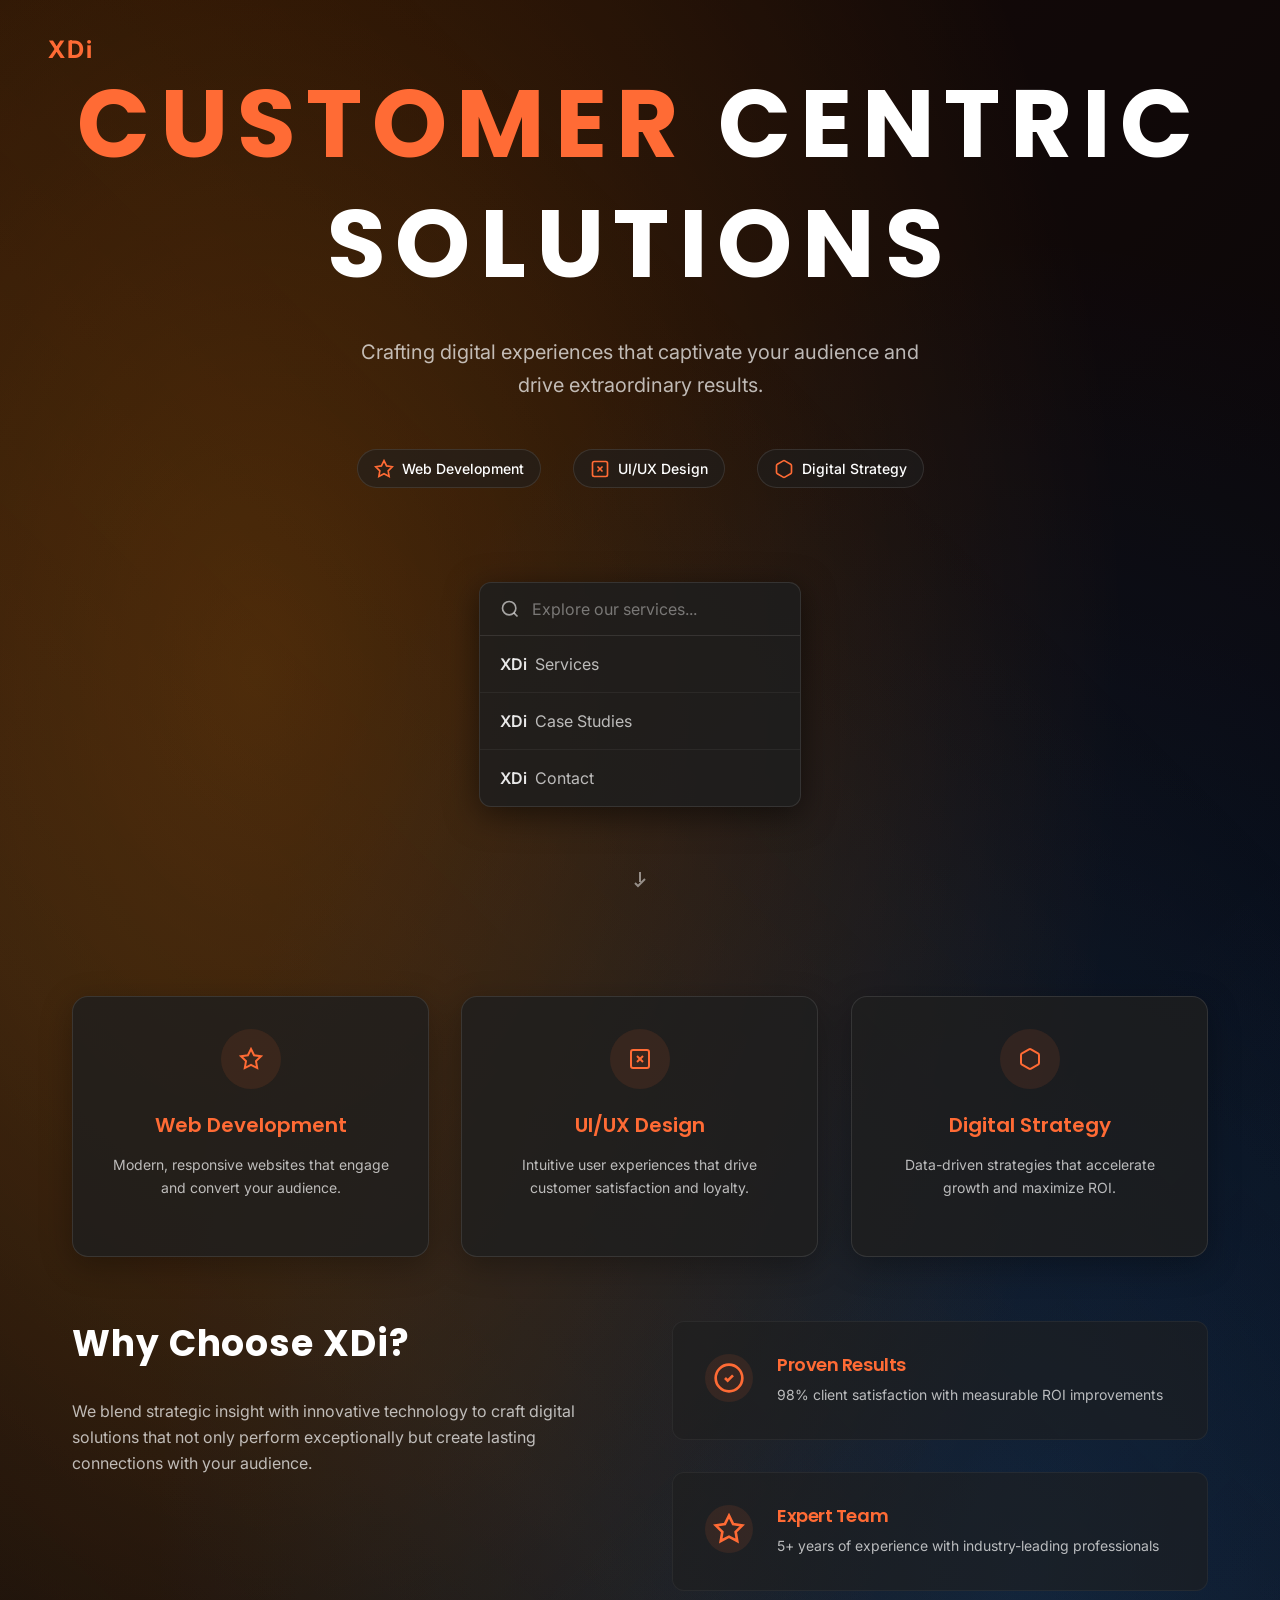
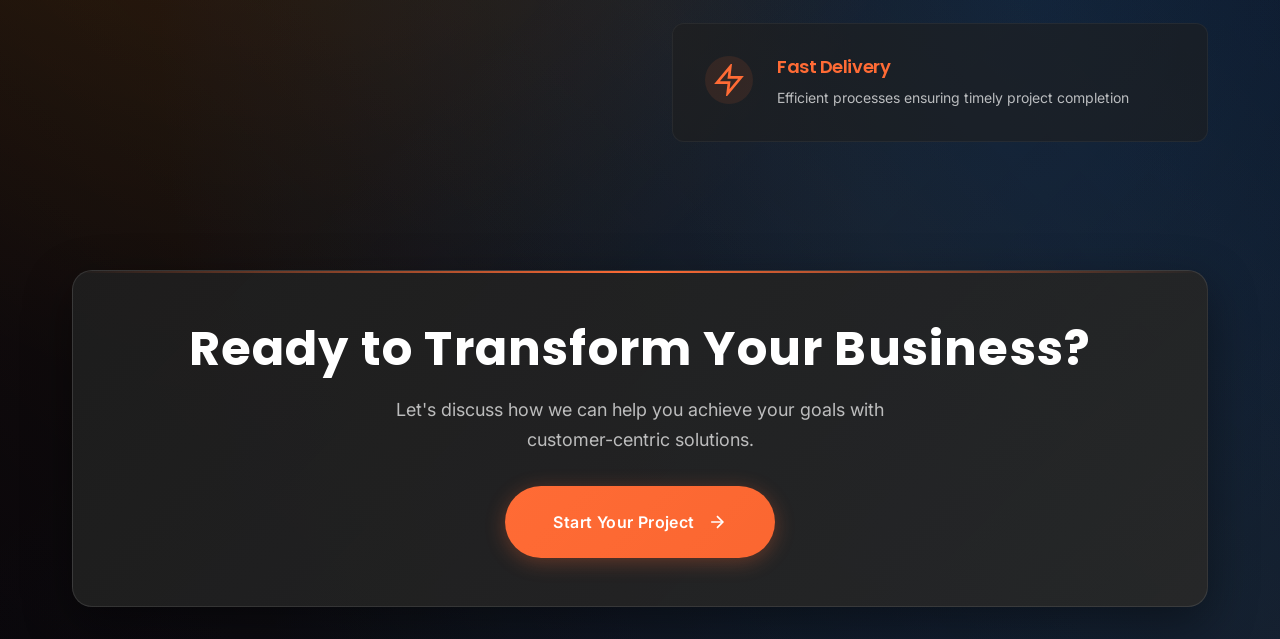
==== commit 8ad3442b: "✨ Addressed user feedback: Added hero services preview and optimized contact page spacing - Added to" ====
--- a/index.html
+++ b/index.html
@@ -99,6 +99,37 @@
                     <p class="hero-subtitle">
                         Crafting digital experiences that captivate your audience and drive extraordinary results.
                     </p>
+
+                    <div class="hero-services-preview">
+                        <div class="hero-service-item">
+                            <div class="hero-service-icon">
+                                <svg width="20" height="20" viewBox="0 0 24 24" fill="none" stroke="#ff6b35" stroke-width="2">
+                                    <path d="M12 2l3.09 6.26L22 9.27l-5 4.87 1.18 6.88L12 17.77l-6.18 3.25L7 14.14 2 9.27l6.91-1.01L12 2z"/>
+                                </svg>
+                            </div>
+                            <span class="hero-service-text">Web Development</span>
+                        </div>
+
+                        <div class="hero-service-item">
+                            <div class="hero-service-icon">
+                                <svg width="20" height="20" viewBox="0 0 24 24" fill="none" stroke="#ff6b35" stroke-width="2">
+                                    <rect x="3" y="3" width="18" height="18" rx="2" ry="2"/>
+                                    <line x1="9" y1="9" x2="15" y2="15"/>
+                                    <line x1="15" y1="9" x2="9" y2="15"/>
+                                </svg>
+                            </div>
+                            <span class="hero-service-text">UI/UX Design</span>
+                        </div>
+
+                        <div class="hero-service-item">
+                            <div class="hero-service-icon">
+                                <svg width="20" height="20" viewBox="0 0 24 24" fill="none" stroke="#ff6b35" stroke-width="2">
+                                    <path d="M21 16V8a2 2 0 0 0-1-1.73l-7-4a2 2 0 0 0-2 0l-7 4A2 2 0 0 0 3 8v8a2 2 0 0 0 1 1.73l7 4a2 2 0 0 0 2 0l7-4A2 2 0 0 0 21 16z"/>
+                                </svg>
+                            </div>
+                            <span class="hero-service-text">Digital Strategy</span>
+                        </div>
+                    </div>
                 </div>
             </div>
 
--- a/css/styles.css
+++ b/css/styles.css
@@ -652,6 +652,52 @@
     padding: 2rem 0;
 }
 
+/* Hero Services Preview */
+.hero-services-preview {
+    display: flex;
+    justify-content: center;
+    align-items: center;
+    gap: 2rem;
+    margin-top: 2rem;
+    flex-wrap: wrap;
+    animation: fadeInUp 0.8s ease-out 0.8s both;
+}
+
+.hero-service-item {
+    display: flex;
+    align-items: center;
+    gap: 0.5rem;
+    padding: 0.5rem 1rem;
+    background: rgba(30, 30, 30, 0.6);
+    backdrop-filter: blur(10px);
+    border-radius: 25px;
+    border: 1px solid rgba(255, 255, 255, 0.1);
+    transition: all 0.3s ease;
+}
+
+.hero-service-item:hover {
+    background: rgba(255, 107, 53, 0.1);
+    border-color: rgba(255, 107, 53, 0.3);
+    transform: translateY(-2px);
+    box-shadow: 0 8px 25px rgba(255, 107, 53, 0.2);
+}
+
+.hero-service-icon {
+    display: flex;
+    align-items: center;
+    justify-content: center;
+    width: 20px;
+    height: 20px;
+    color: var(--color-primary);
+}
+
+.hero-service-text {
+    font-size: var(--font-size-sm);
+    font-weight: var(--font-weight-medium);
+    color: var(--color-text);
+    white-space: nowrap;
+}
+
 .hero-bottom {
     display: flex;
     justify-content: center;
@@ -2380,14 +2426,14 @@
 .contact-info {
     display: flex;
     flex-direction: column;
-    gap: var(--spacing-lg);
+    gap: var(--spacing-md);
 }
 
 .contact-info-item {
     display: flex;
     align-items: flex-start;
-    gap: var(--spacing-md);
-    padding: var(--spacing-lg);
+    gap: var(--spacing-sm);
+    padding: var(--spacing-md);
     background: rgba(30, 30, 30, 0.6);
     border-radius: 12px;
     border: 1px solid rgba(255, 255, 255, 0.05);
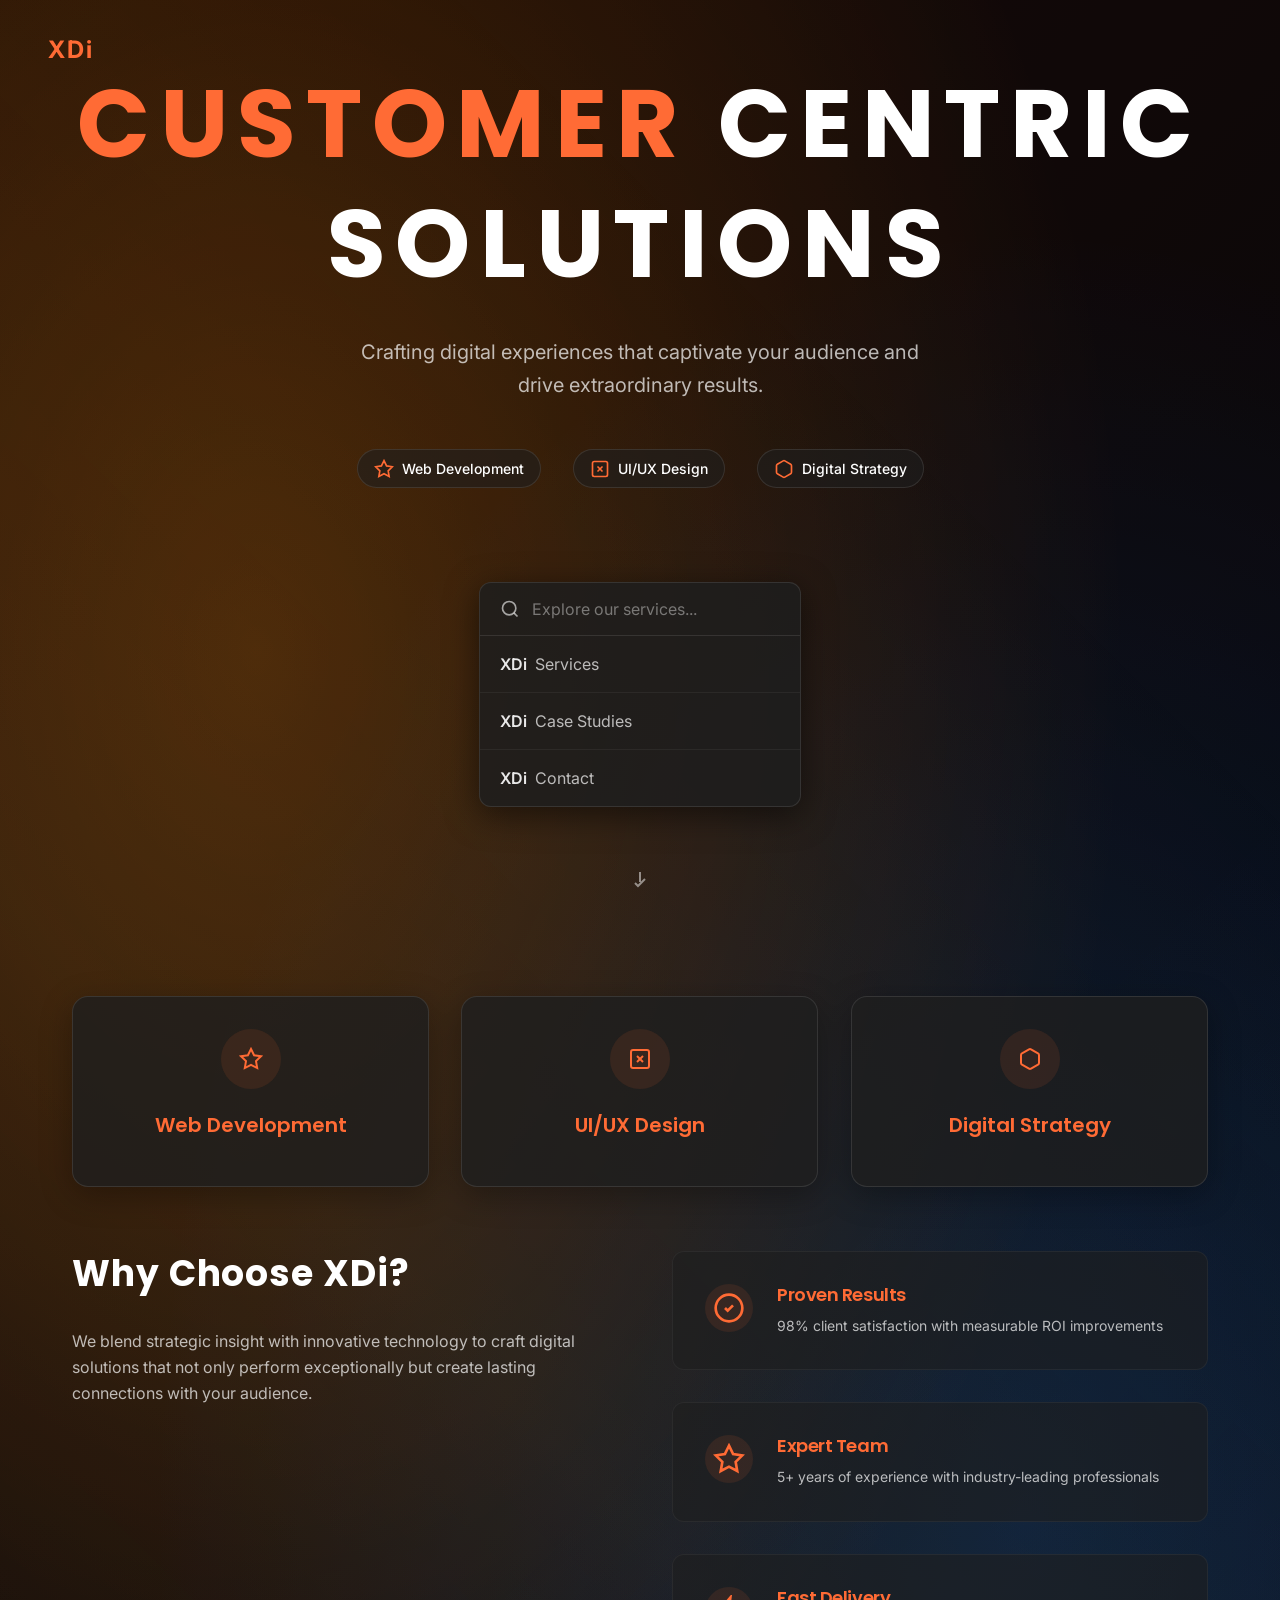
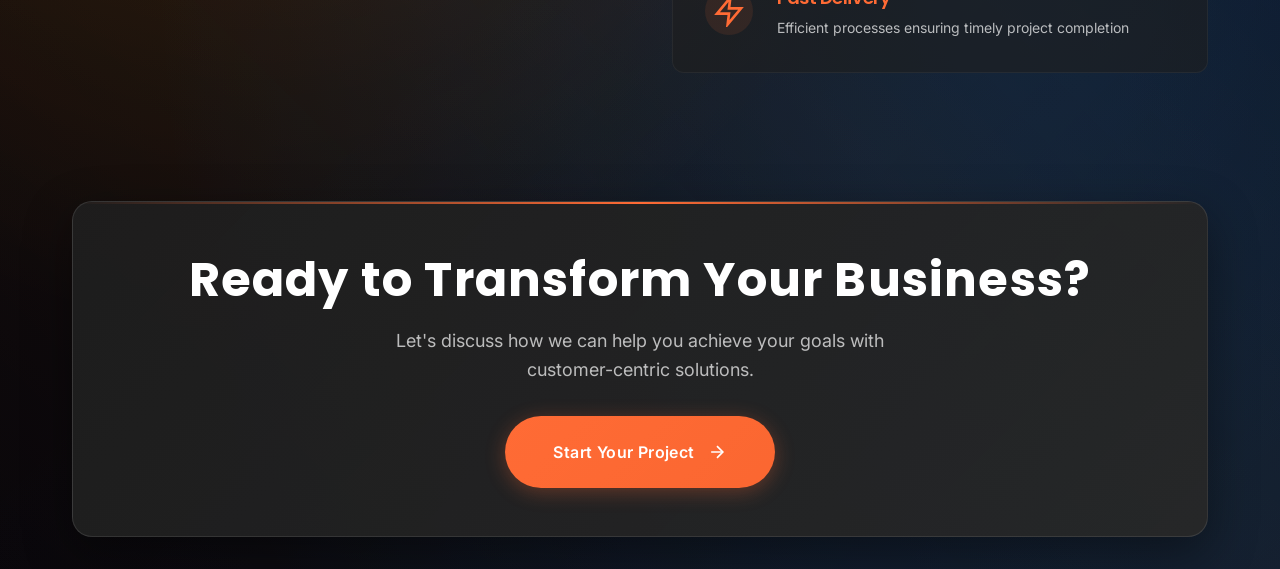
==== commit 213ab235: "🚀 Enhanced hero services and streamlined services section - Made hero service badges clickable with " ====
--- a/index.html
+++ b/index.html
@@ -101,34 +101,40 @@
                     </p>
 
                     <div class="hero-services-preview">
-                        <div class="hero-service-item">
-                            <div class="hero-service-icon">
-                                <svg width="20" height="20" viewBox="0 0 24 24" fill="none" stroke="#ff6b35" stroke-width="2">
-                                    <path d="M12 2l3.09 6.26L22 9.27l-5 4.87 1.18 6.88L12 17.77l-6.18 3.25L7 14.14 2 9.27l6.91-1.01L12 2z"/>
-                                </svg>
+                        <a href="pages/service.html" class="hero-service-link">
+                            <div class="hero-service-item">
+                                <div class="hero-service-icon">
+                                    <svg width="20" height="20" viewBox="0 0 24 24" fill="none" stroke="#ff6b35" stroke-width="2">
+                                        <path d="M12 2l3.09 6.26L22 9.27l-5 4.87 1.18 6.88L12 17.77l-6.18 3.25L7 14.14 2 9.27l6.91-1.01L12 2z"/>
+                                    </svg>
+                                </div>
+                                <span class="hero-service-text">Web Development</span>
                             </div>
-                            <span class="hero-service-text">Web Development</span>
-                        </div>
-
-                        <div class="hero-service-item">
-                            <div class="hero-service-icon">
-                                <svg width="20" height="20" viewBox="0 0 24 24" fill="none" stroke="#ff6b35" stroke-width="2">
-                                    <rect x="3" y="3" width="18" height="18" rx="2" ry="2"/>
-                                    <line x1="9" y1="9" x2="15" y2="15"/>
-                                    <line x1="15" y1="9" x2="9" y2="15"/>
-                                </svg>
+                        </a>
+
+                        <a href="pages/service.html" class="hero-service-link">
+                            <div class="hero-service-item">
+                                <div class="hero-service-icon">
+                                    <svg width="20" height="20" viewBox="0 0 24 24" fill="none" stroke="#ff6b35" stroke-width="2">
+                                        <rect x="3" y="3" width="18" height="18" rx="2" ry="2"/>
+                                        <line x1="9" y1="9" x2="15" y2="15"/>
+                                        <line x1="15" y1="9" x2="9" y2="15"/>
+                                    </svg>
+                                </div>
+                                <span class="hero-service-text">UI/UX Design</span>
                             </div>
-                            <span class="hero-service-text">UI/UX Design</span>
-                        </div>
-
-                        <div class="hero-service-item">
-                            <div class="hero-service-icon">
-                                <svg width="20" height="20" viewBox="0 0 24 24" fill="none" stroke="#ff6b35" stroke-width="2">
-                                    <path d="M21 16V8a2 2 0 0 0-1-1.73l-7-4a2 2 0 0 0-2 0l-7 4A2 2 0 0 0 3 8v8a2 2 0 0 0 1 1.73l7 4a2 2 0 0 0 2 0l7-4A2 2 0 0 0 21 16z"/>
-                                </svg>
+                        </a>
+
+                        <a href="pages/service.html" class="hero-service-link">
+                            <div class="hero-service-item">
+                                <div class="hero-service-icon">
+                                    <svg width="20" height="20" viewBox="0 0 24 24" fill="none" stroke="#ff6b35" stroke-width="2">
+                                        <path d="M21 16V8a2 2 0 0 0-1-1.73l-7-4a2 2 0 0 0-2 0l-7 4A2 2 0 0 0 3 8v8a2 2 0 0 0 1 1.73l7 4a2 2 0 0 0 2 0l7-4A2 2 0 0 0 21 16z"/>
+                                    </svg>
+                                </div>
+                                <span class="hero-service-text">Digital Strategy</span>
                             </div>
-                            <span class="hero-service-text">Digital Strategy</span>
-                        </div>
+                        </a>
                     </div>
                 </div>
             </div>
@@ -193,7 +199,6 @@
                         </svg>
                     </div>
                     <h3>Web Development</h3>
-                    <p>Modern, responsive websites that engage and convert your audience.</p>
                 </div>
 
                 <div class="service-preview-card">
@@ -205,7 +210,6 @@
                         </svg>
                     </div>
                     <h3>UI/UX Design</h3>
-                    <p>Intuitive user experiences that drive customer satisfaction and loyalty.</p>
                 </div>
 
                 <div class="service-preview-card">
@@ -215,7 +219,6 @@
                         </svg>
                     </div>
                     <h3>Digital Strategy</h3>
-                    <p>Data-driven strategies that accelerate growth and maximize ROI.</p>
                 </div>
             </div>
         </section>
--- a/css/styles.css
+++ b/css/styles.css
@@ -698,6 +698,16 @@
     white-space: nowrap;
 }
 
+.hero-service-link {
+    text-decoration: none;
+    transition: all 0.3s ease;
+    border-radius: 25px;
+}
+
+.hero-service-link:hover {
+    transform: scale(1.05);
+}
+
 .hero-bottom {
     display: flex;
     justify-content: center;
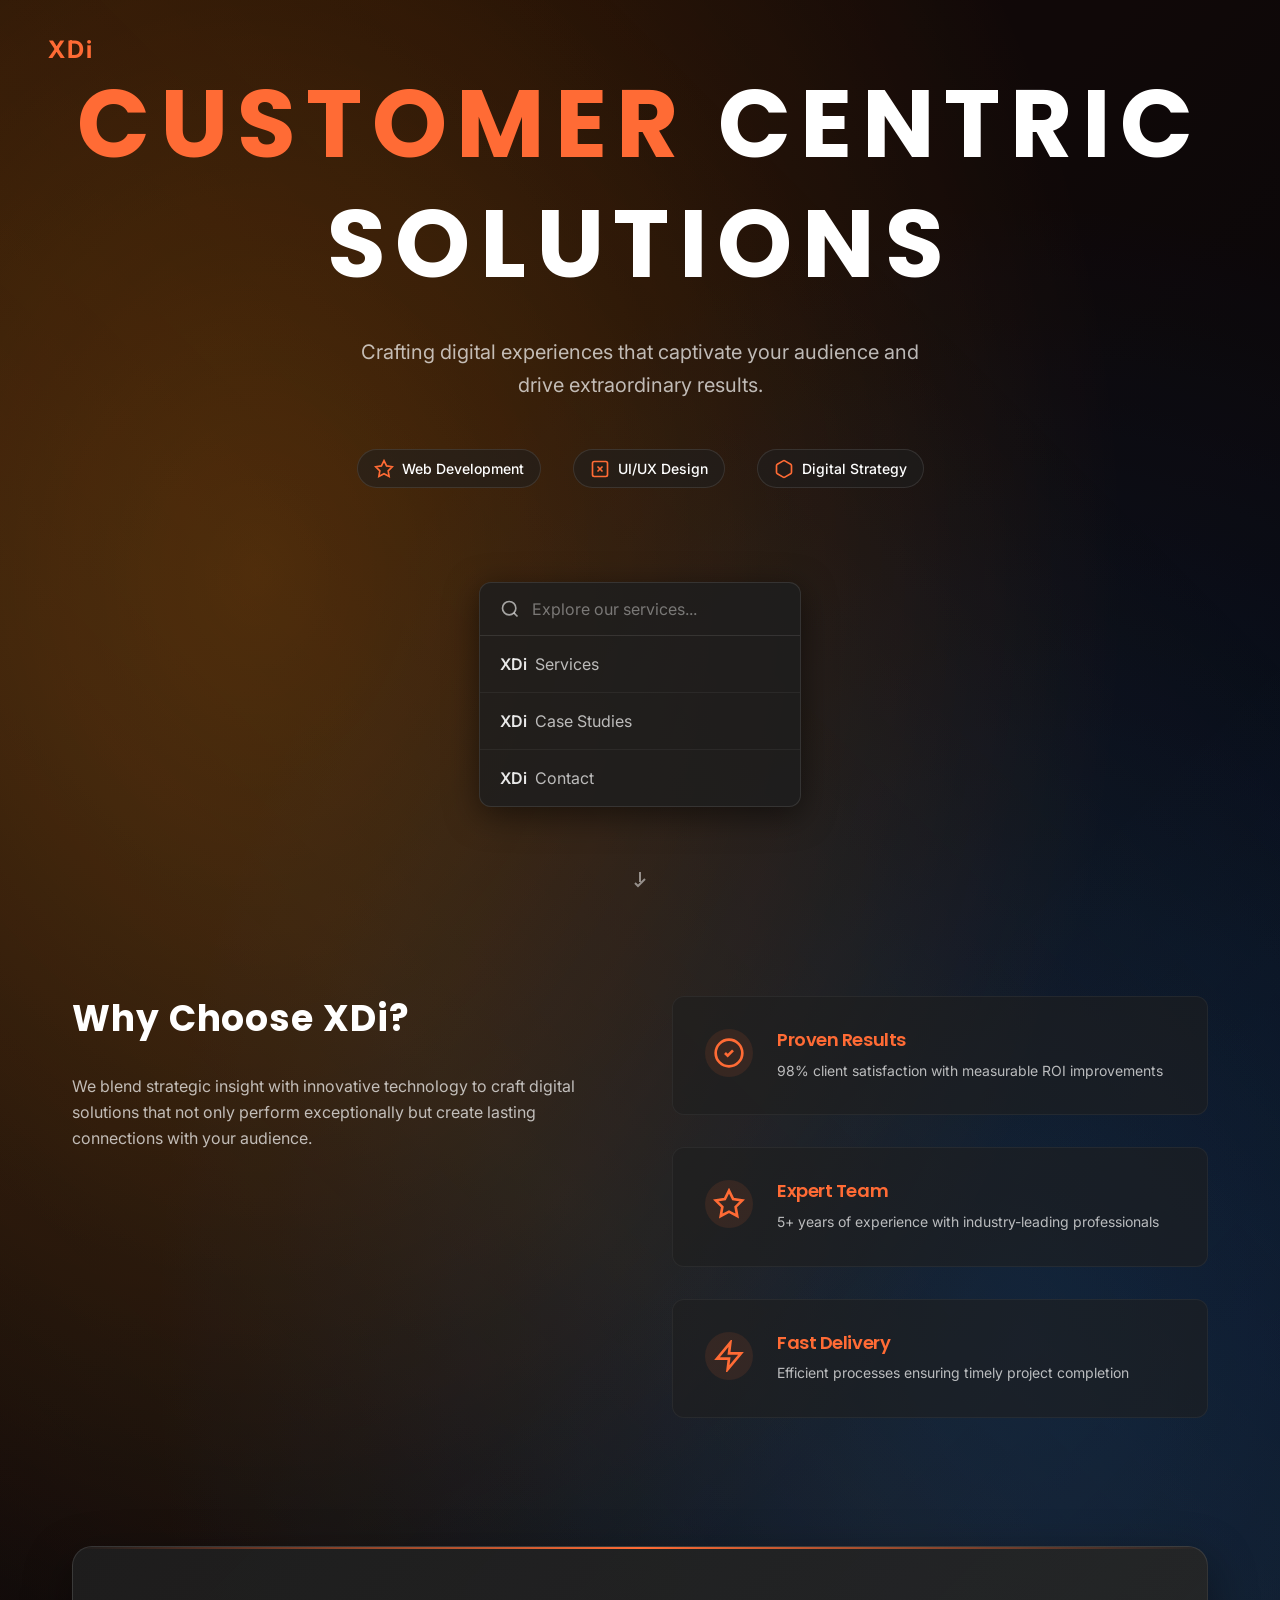
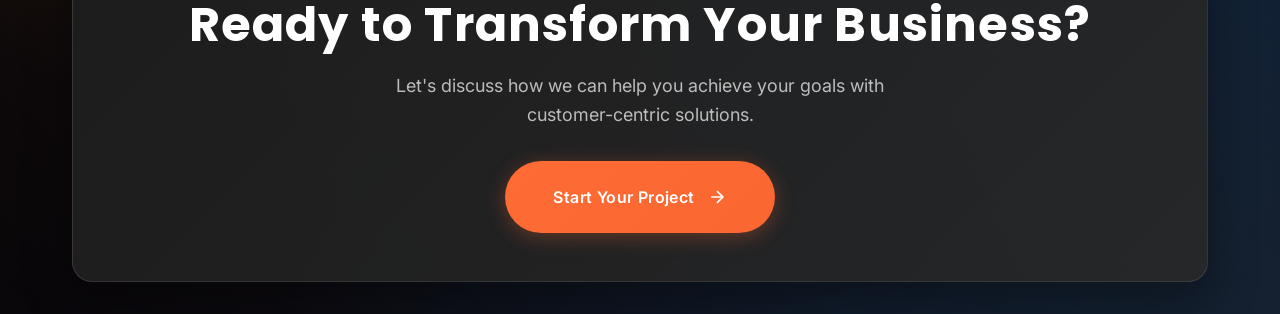
==== commit 3299f120: "🧹 Cleaned up main page and services section - Removed services preview section from main page for cl" ====
--- a/index.html
+++ b/index.html
@@ -190,39 +190,6 @@
             </div>
         </section>
 
-        <section class="services-preview">
-            <div class="services-grid">
-                <div class="service-preview-card">
-                    <div class="service-icon">
-                        <svg width="24" height="24" viewBox="0 0 24 24" fill="none" stroke="#ff6b35" stroke-width="2">
-                            <path d="M12 2l3.09 6.26L22 9.27l-5 4.87 1.18 6.88L12 17.77l-6.18 3.25L7 14.14 2 9.27l6.91-1.01L12 2z"/>
-                        </svg>
-                    </div>
-                    <h3>Web Development</h3>
-                </div>
-
-                <div class="service-preview-card">
-                    <div class="service-icon">
-                        <svg width="24" height="24" viewBox="0 0 24 24" fill="none" stroke="#ff6b35" stroke-width="2">
-                            <rect x="3" y="3" width="18" height="18" rx="2" ry="2"/>
-                            <line x1="9" y1="9" x2="15" y2="15"/>
-                            <line x1="15" y1="9" x2="9" y2="15"/>
-                        </svg>
-                    </div>
-                    <h3>UI/UX Design</h3>
-                </div>
-
-                <div class="service-preview-card">
-                    <div class="service-icon">
-                        <svg width="24" height="24" viewBox="0 0 24 24" fill="none" stroke="#ff6b35" stroke-width="2">
-                            <path d="M21 16V8a2 2 0 0 0-1-1.73l-7-4a2 2 0 0 0-2 0l-7 4A2 2 0 0 0 3 8v8a2 2 0 0 0 1 1.73l7 4a2 2 0 0 0 2 0l7-4A2 2 0 0 0 21 16z"/>
-                        </svg>
-                    </div>
-                    <h3>Digital Strategy</h3>
-                </div>
-            </div>
-        </section>
-
         <section class="about-section">
             <div class="about-content">
                 <div class="about-text">
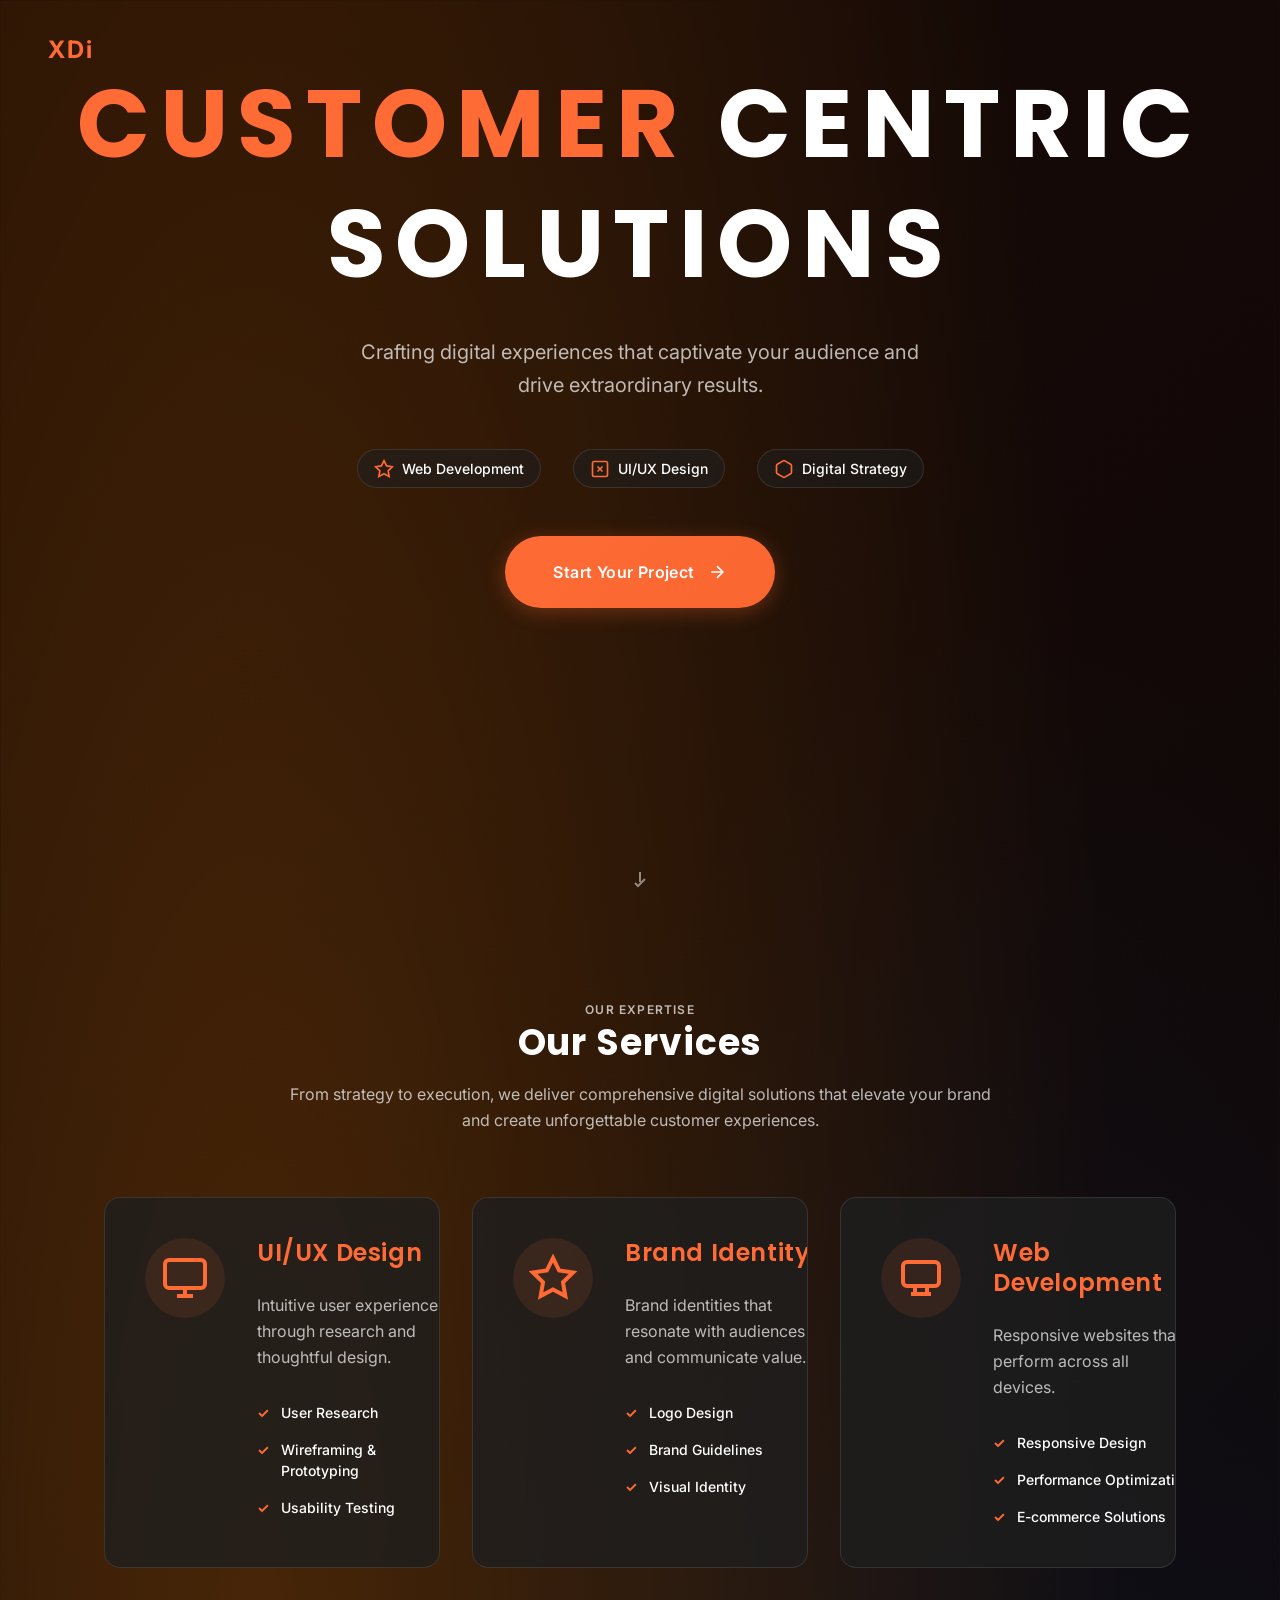
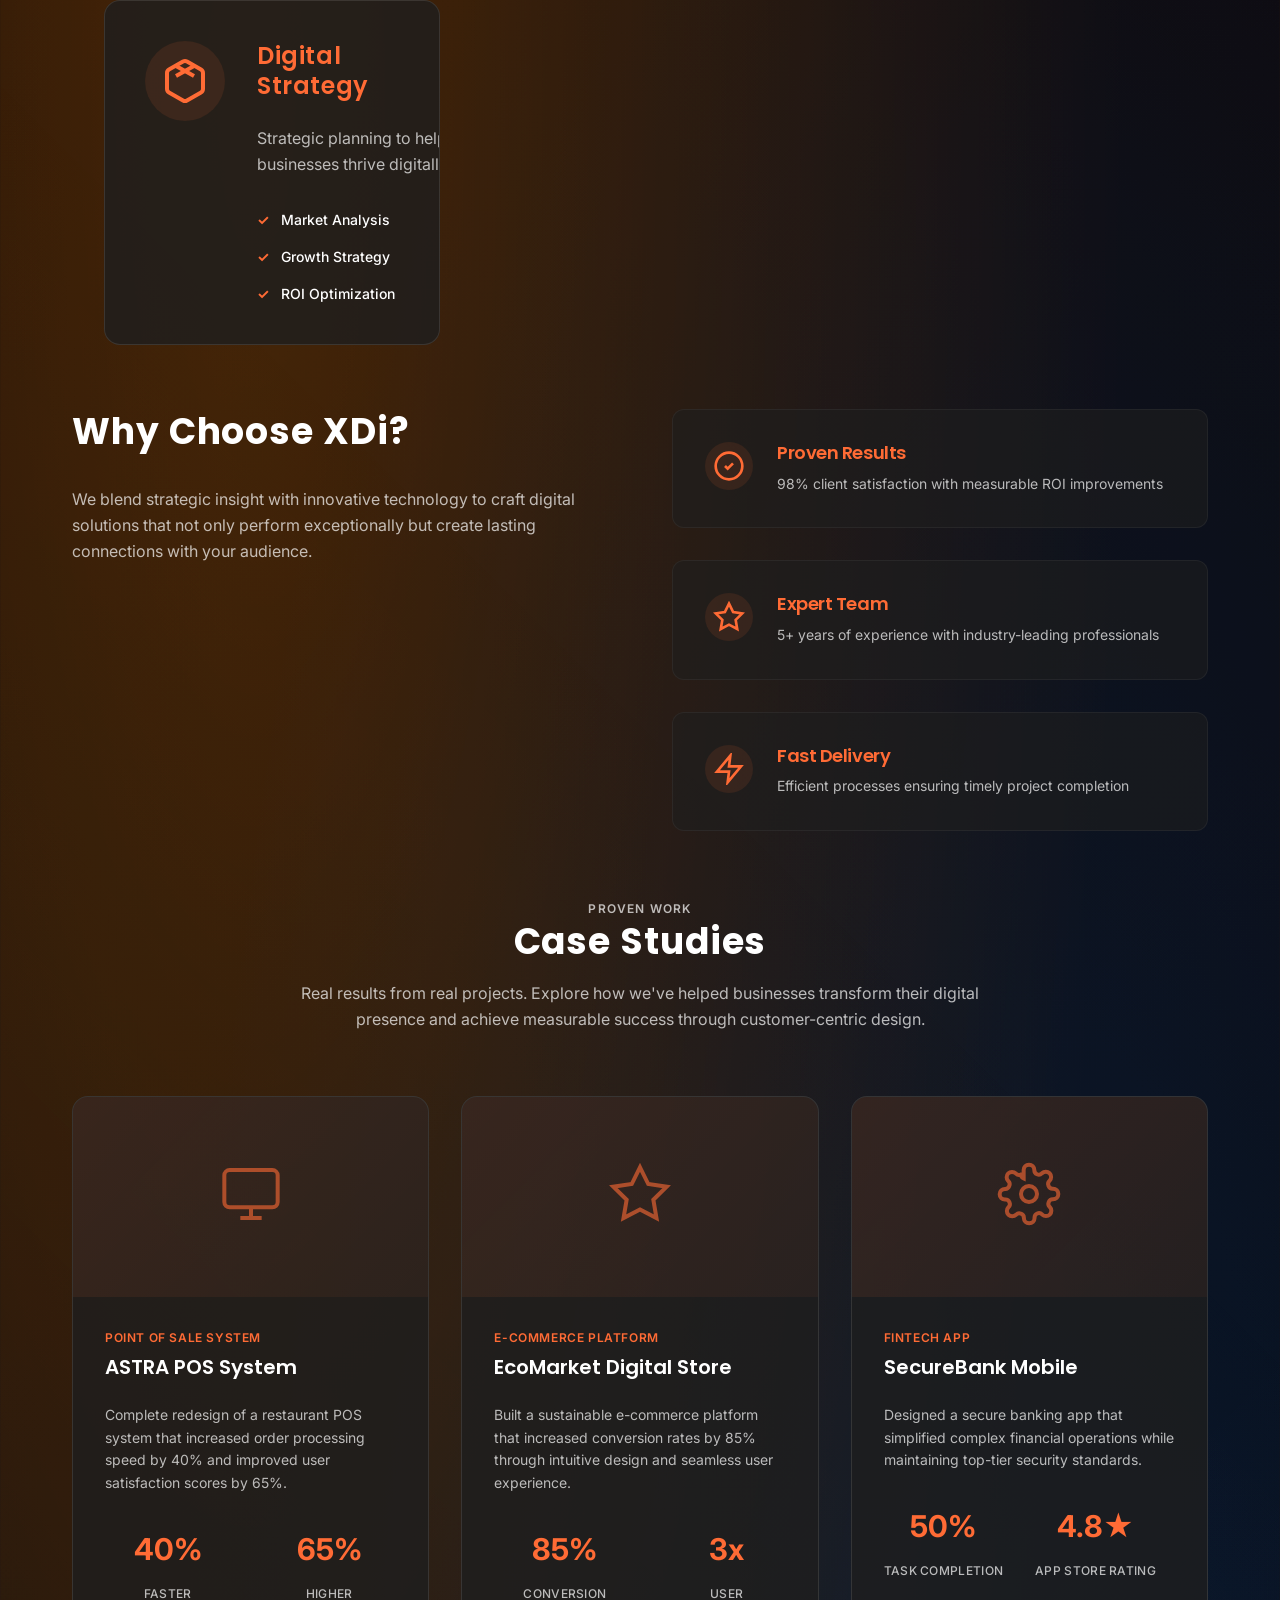
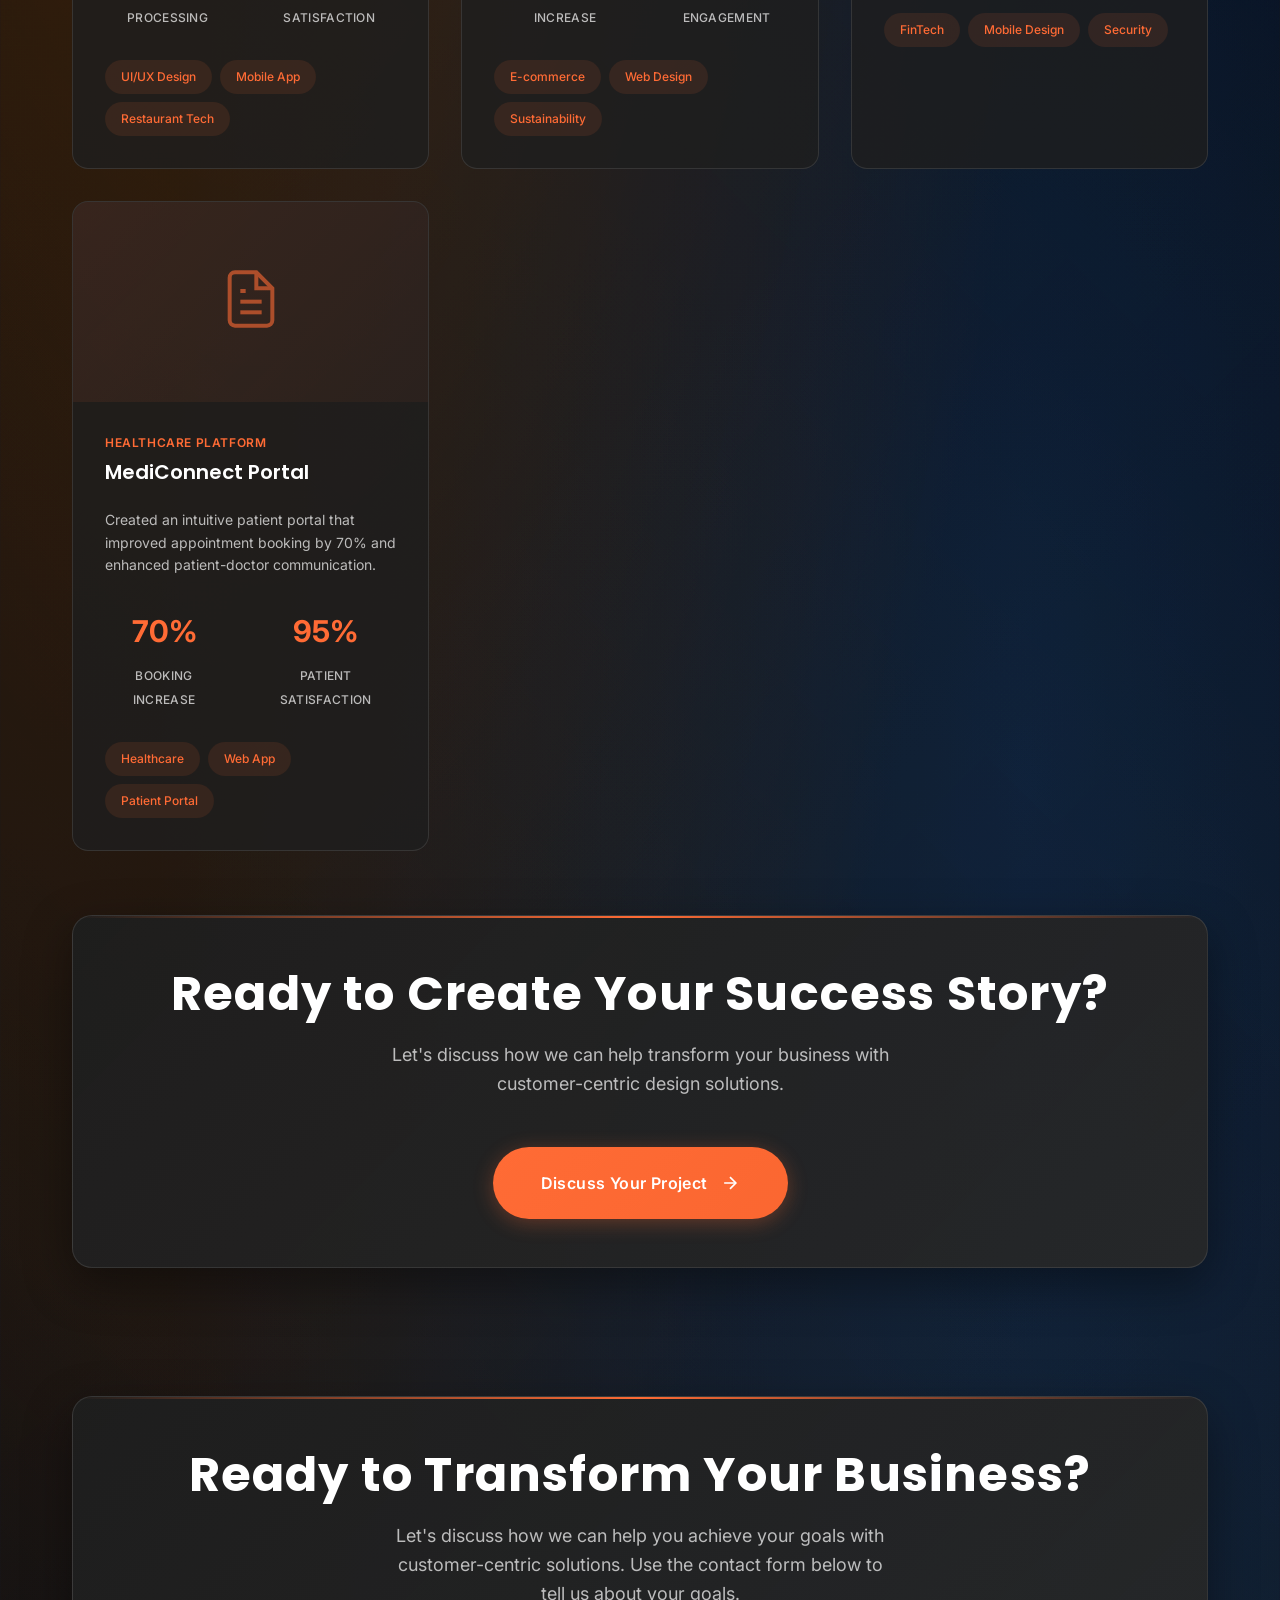
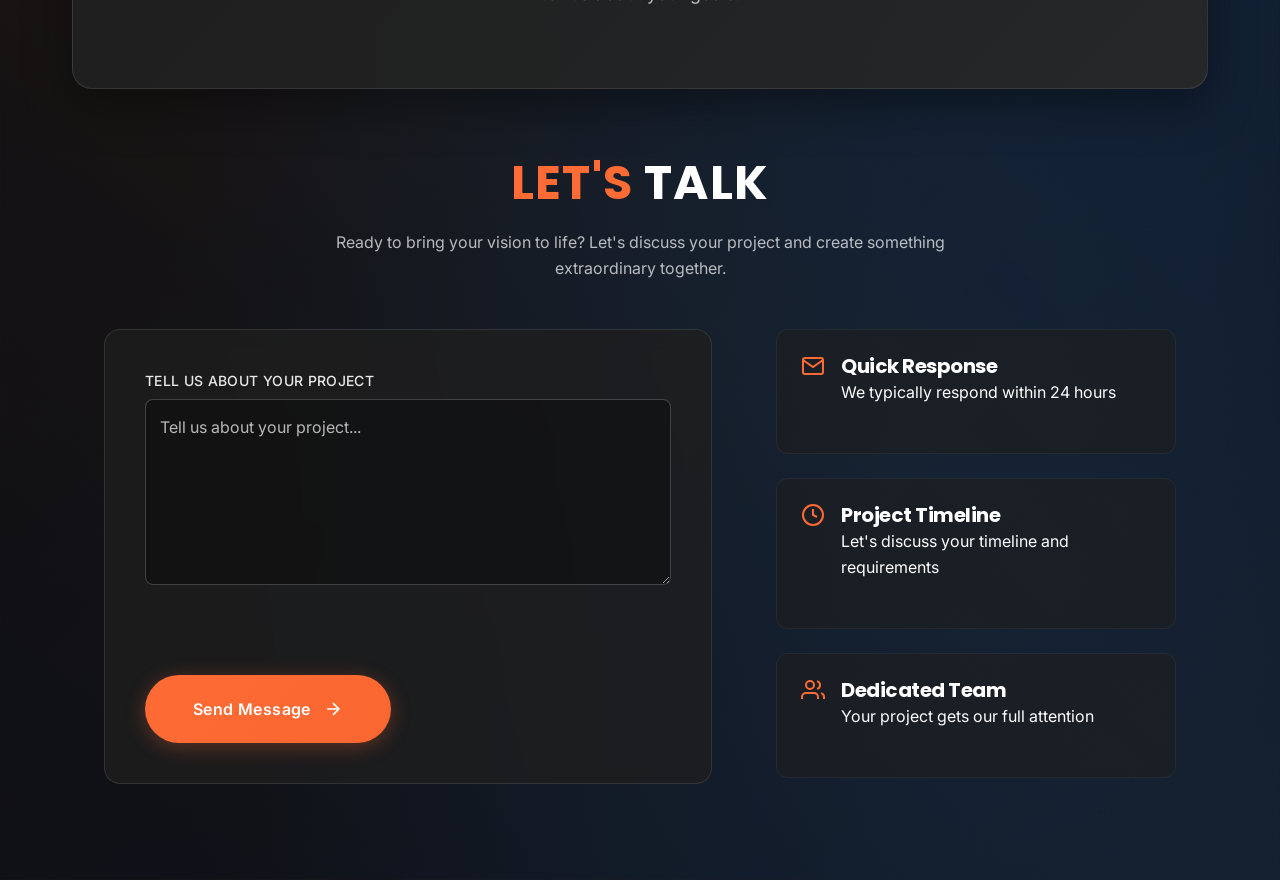
==== commit 1d18deeb: "Refactor to single-page website: remove dropdown menu, integrate all sections inline - Removed hero " ====
--- a/index.html
+++ b/index.html
@@ -32,7 +32,7 @@
         "contactPoint": {
             "@type": "ContactPoint",
             "contactType": "Customer Service",
-            "url": "https://xdi-website.vercel.app/pages/contact.html"
+            "url": "https://xdi-website.vercel.app/#contact"
         },
         "sameAs": [
             "https://github.com/darderrdur17/xdi-website"
@@ -88,7 +88,7 @@
     </header>
 
     <main class="landing-content" role="main">
-        <section class="hero-section">
+        <section class="hero-section" id="hero">
             <div class="hero-top">
                 <div class="hero-content">
                     <h1 class="main-title">
@@ -101,7 +101,7 @@
                     </p>
 
                     <div class="hero-services-preview">
-                        <a href="pages/service.html" class="hero-service-link">
+                        <a href="#services" class="hero-service-link">
                             <div class="hero-service-item">
                                 <div class="hero-service-icon">
                                     <svg width="20" height="20" viewBox="0 0 24 24" fill="none" stroke="#ff6b35" stroke-width="2">
@@ -112,7 +112,7 @@
                             </div>
                         </a>
 
-                        <a href="pages/service.html" class="hero-service-link">
+                        <a href="#services" class="hero-service-link">
                             <div class="hero-service-item">
                                 <div class="hero-service-icon">
                                     <svg width="20" height="20" viewBox="0 0 24 24" fill="none" stroke="#ff6b35" stroke-width="2">
@@ -125,7 +125,7 @@
                             </div>
                         </a>
 
-                        <a href="pages/service.html" class="hero-service-link">
+                        <a href="#services" class="hero-service-link">
                             <div class="hero-service-item">
                                 <div class="hero-service-icon">
                                     <svg width="20" height="20" viewBox="0 0 24 24" fill="none" stroke="#ff6b35" stroke-width="2">
@@ -136,49 +136,18 @@
                             </div>
                         </a>
                     </div>
-                </div>
-            </div>
-
-            <nav class="hero-menu-container" aria-label="Main navigation">
-                <div class="dropdown-menu">
-                    <div class="search-bar" id="searchBar" role="search">
-                        <label for="searchInput" class="sr-only">Search navigation</label>
-                        <svg class="search-icon" width="20" height="20" viewBox="0 0 24 24" fill="none" stroke="currentColor" stroke-width="2" aria-hidden="true">
-                            <circle cx="11" cy="11" r="8"></circle>
-                            <path d="m21 21-4.35-4.35"></path>
-                        </svg>
-                        <input
-                            type="text"
-                            id="searchInput"
-                            placeholder="Explore our services..."
-                            autocomplete="off"
-                            aria-label="Search navigation items"
-                        >
-                        <button
-                            class="clear-btn"
-                            id="clearBtn"
-                            aria-label="Clear search"
-                            style="display: none;"
-                        >
-                            <svg width="16" height="16" viewBox="0 0 24 24" fill="none" stroke="currentColor" stroke-width="2" aria-hidden="true">
-                                <line x1="18" y1="6" x2="6" y2="18"></line>
-                                <line x1="6" y1="6" x2="18" y2="18"></line>
-                            </svg>
-                        </button>
-                    </div>
-                    <div class="dropdown-content" id="dropdownContent" role="list">
-                        <a href="pages/service.html" class="dropdown-item" role="listitem">
-                            <span class="item-prefix">XDi</span> Services
+
+                    <div class="hero-cta">
+                        <a href="#contact" class="cta-button hero-primary-btn">
+                            <span>Start Your Project</span>
+                            <svg width="20" height="20" viewBox="0 0 24 24" fill="none" stroke="currentColor" stroke-width="2">
+                                <path d="M5 12h14"/>
+                                <path d="m12 5 7 7-7 7"/>
+                            </svg>
                         </a>
-                        <a href="pages/case-study.html" class="dropdown-item" role="listitem">
-                            <span class="item-prefix">XDi</span> Case Studies
-                        </a>
-                        <a href="pages/contact.html" class="dropdown-item" role="listitem">
-                            <span class="item-prefix">XDi</span> Contact
-                        </a>
-                    </div>
-                </div>
-            </nav>
+                    </div>
+                </div>
+            </div>
 
             <div class="hero-bottom">
                 <div class="scroll-indicator" aria-hidden="true">
@@ -190,7 +159,94 @@
             </div>
         </section>
 
-        <section class="about-section">
+        <section class="content-section services-section" id="services">
+            <div class="section-header">
+                <p class="section-eyebrow">Our Expertise</p>
+                <h2>Our Services</h2>
+                <p>From strategy to execution, we deliver comprehensive digital solutions that elevate your brand and create unforgettable customer experiences.</p>
+            </div>
+
+            <div class="services-preview">
+                <div class="services-grid">
+                    <div class="service-showcase-card">
+                        <div class="service-showcase-icon">
+                            <svg width="48" height="48" viewBox="0 0 24 24" fill="none" stroke="#ff6b35" stroke-width="2">
+                                <rect x="2" y="3" width="20" height="14" rx="2" ry="2"/>
+                                <line x1="8" y1="21" x2="16" y2="21"/>
+                                <line x1="12" y1="17" x2="12" y2="21"/>
+                            </svg>
+                        </div>
+                        <div class="service-showcase-content">
+                            <h3>UI/UX Design</h3>
+                            <p>Intuitive user experiences through research and thoughtful design.</p>
+                            <ul class="service-features">
+                                <li>User Research</li>
+                                <li>Wireframing &amp; Prototyping</li>
+                                <li>Usability Testing</li>
+                            </ul>
+                        </div>
+                    </div>
+
+                    <div class="service-showcase-card">
+                        <div class="service-showcase-icon">
+                            <svg width="48" height="48" viewBox="0 0 24 24" fill="none" stroke="#ff6b35" stroke-width="2">
+                                <path d="M12 2l3.09 6.26L22 9.27l-5 4.87 1.18 6.88L12 17.77l-6.18 3.25L7 14.14 2 9.27l6.91-1.01L12 2z"/>
+                            </svg>
+                        </div>
+                        <div class="service-showcase-content">
+                            <h3>Brand Identity</h3>
+                            <p>Brand identities that resonate with audiences and communicate value.</p>
+                            <ul class="service-features">
+                                <li>Logo Design</li>
+                                <li>Brand Guidelines</li>
+                                <li>Visual Identity</li>
+                            </ul>
+                        </div>
+                    </div>
+
+                    <div class="service-showcase-card">
+                        <div class="service-showcase-icon">
+                            <svg width="48" height="48" viewBox="0 0 24 24" fill="none" stroke="#ff6b35" stroke-width="2">
+                                <rect x="3" y="4" width="18" height="12" rx="2"/>
+                                <path d="M7 20h10"/>
+                                <path d="M9 16v4"/>
+                                <path d="M15 16v4"/>
+                            </svg>
+                        </div>
+                        <div class="service-showcase-content">
+                            <h3>Web Development</h3>
+                            <p>Responsive websites that perform across all devices.</p>
+                            <ul class="service-features">
+                                <li>Responsive Design</li>
+                                <li>Performance Optimization</li>
+                                <li>E-commerce Solutions</li>
+                            </ul>
+                        </div>
+                    </div>
+
+                    <div class="service-showcase-card">
+                        <div class="service-showcase-icon">
+                            <svg width="48" height="48" viewBox="0 0 24 24" fill="none" stroke="#ff6b35" stroke-width="2">
+                                <path d="M21 16V8a2 2 0 0 0-1-1.73l-7-4a2 2 0 0 0-2 0l-7 4A2 2 0 0 0 3 8v8a2 2 0 0 0 1 1.73l7 4a2 2 0 0 0 2 0l7-4A2 2 0 0 0 21 16z"/>
+                                <polyline points="7.5,4.5 16.5,9.5"/>
+                                <polyline points="7.5,9.5 16.5,4.5"/>
+                            </svg>
+                        </div>
+                        <div class="service-showcase-content">
+                            <h3>Digital Strategy</h3>
+                            <p>Strategic planning to help businesses thrive digitally.</p>
+                            <ul class="service-features">
+                                <li>Market Analysis</li>
+                                <li>Growth Strategy</li>
+                                <li>ROI Optimization</li>
+                            </ul>
+                        </div>
+                    </div>
+                </div>
+            </div>
+        </section>
+
+        <section class="about-section" id="why-choose">
             <div class="about-content">
                 <div class="about-text">
                     <h2>Why Choose XDi?</h2>
@@ -241,17 +297,245 @@
             </div>
         </section>
 
+        <section class="content-section case-studies-section" id="case-studies">
+            <div class="section-header">
+                <p class="section-eyebrow">Proven Work</p>
+                <h2>Case Studies</h2>
+                <p>Real results from real projects. Explore how we've helped businesses transform their digital presence and achieve measurable success through customer-centric design.</p>
+            </div>
+
+            <div class="case-studies-grid">
+                <div class="case-study-card">
+                    <div class="case-study-image">
+                        <div class="case-study-placeholder">
+                            <svg width="64" height="64" viewBox="0 0 24 24" fill="none" stroke="#ff6b35" stroke-width="1.5">
+                                <rect x="2" y="3" width="20" height="14" rx="2" ry="2"/>
+                                <line x1="8" y1="21" x2="16" y2="21"/>
+                                <line x1="12" y1="17" x2="12" y2="21"/>
+                            </svg>
+                        </div>
+                    </div>
+                    <div class="case-study-content">
+                        <div class="case-study-category">Point of Sale System</div>
+                        <h3>ASTRA POS System</h3>
+                        <p>Complete redesign of a restaurant POS system that increased order processing speed by 40% and improved user satisfaction scores by 65%.</p>
+                        <div class="case-study-metrics">
+                            <div class="metric">
+                                <span class="metric-value">40%</span>
+                                <span class="metric-label">Faster Processing</span>
+                            </div>
+                            <div class="metric">
+                                <span class="metric-value">65%</span>
+                                <span class="metric-label">Higher Satisfaction</span>
+                            </div>
+                        </div>
+                        <div class="case-study-tags">
+                            <span class="tag">UI/UX Design</span>
+                            <span class="tag">Mobile App</span>
+                            <span class="tag">Restaurant Tech</span>
+                        </div>
+                    </div>
+                </div>
+
+                <div class="case-study-card">
+                    <div class="case-study-image">
+                        <div class="case-study-placeholder">
+                            <svg width="64" height="64" viewBox="0 0 24 24" fill="none" stroke="#ff6b35" stroke-width="1.5">
+                                <path d="M12 2l3.09 6.26L22 9.27l-5 4.87 1.18 6.88L12 17.77l-6.18 3.25L7 14.14 2 9.27l6.91-1.01L12 2z"/>
+                            </svg>
+                        </div>
+                    </div>
+                    <div class="case-study-content">
+                        <div class="case-study-category">E-commerce Platform</div>
+                        <h3>EcoMarket Digital Store</h3>
+                        <p>Built a sustainable e-commerce platform that increased conversion rates by 85% through intuitive design and seamless user experience.</p>
+                        <div class="case-study-metrics">
+                            <div class="metric">
+                                <span class="metric-value">85%</span>
+                                <span class="metric-label">Conversion Increase</span>
+                            </div>
+                            <div class="metric">
+                                <span class="metric-value">3x</span>
+                                <span class="metric-label">User Engagement</span>
+                            </div>
+                        </div>
+                        <div class="case-study-tags">
+                            <span class="tag">E-commerce</span>
+                            <span class="tag">Web Design</span>
+                            <span class="tag">Sustainability</span>
+                        </div>
+                    </div>
+                </div>
+
+                <div class="case-study-card">
+                    <div class="case-study-image">
+                        <div class="case-study-placeholder">
+                            <svg width="64" height="64" viewBox="0 0 24 24" fill="none" stroke="#ff6b35" stroke-width="1.5">
+                                <circle cx="12" cy="12" r="3"/>
+                                <path d="M19.4 15a1.65 1.65 0 0 0 .33 1.82l.06.06a2 2 0 0 1 0 2.83 2 2 0 0 1-2.83 0l-.06-.06a1.65 1.65 0 0 0-1.82-.33 1.65 1.65 0 0 0-1 1.51V21a2 2 0 0 1-2 2 2 2 0 0 1-2-2v-.09A1.65 1.65 0 0 0 9 19.4a1.65 1.65 0 0 0-1.82.33l-.06.06a2 2 0 0 1-2.83 0 2 2 0 0 1 0-2.83l.06-.06a1.65 1.65 0 0 0 .33-1.82 1.65 1.65 0 0 0-1.51-1H3a2 2 0 0 1-2-2 2 2 0 0 1 2-2h.09A1.65 1.65 0 0 0 4.6 9a1.65 1.65 0 0 0-.33-1.82l-.06-.06a2 2 0 0 1 0-2.83 2 2 0 0 1 2.83 0l.06.06a1.65 1.65 0 0 0 1.82.33H9a1.65 1.65 0 0 0 1 1.51V3a2 2 0 0 1 2-2 2 2 0 0 1 2 2v.09a1.65 1.65 0 0 0 1 1.51 1.65 1.65 0 0 0 1.82-.33l.06-.06a2 2 0 0 1 2.83 0 2 2 0 0 1 0 2.83l-.06.06a1.65 1.65 0 0 0-.33 1.82V9a1.65 1.65 0 0 0 1.51 1H21a2 2 0 0 1 2 2 2 2 0 0 1-2 2h-.09a1.65 1.65 0 0 0-1.51 1z"/>
+                            </svg>
+                        </div>
+                    </div>
+                    <div class="case-study-content">
+                        <div class="case-study-category">FinTech App</div>
+                        <h3>SecureBank Mobile</h3>
+                        <p>Designed a secure banking app that simplified complex financial operations while maintaining top-tier security standards.</p>
+                        <div class="case-study-metrics">
+                            <div class="metric">
+                                <span class="metric-value">50%</span>
+                                <span class="metric-label">Task Completion</span>
+                            </div>
+                            <div class="metric">
+                                <span class="metric-value">4.8★</span>
+                                <span class="metric-label">App Store Rating</span>
+                            </div>
+                        </div>
+                        <div class="case-study-tags">
+                            <span class="tag">FinTech</span>
+                            <span class="tag">Mobile Design</span>
+                            <span class="tag">Security</span>
+                        </div>
+                    </div>
+                </div>
+
+                <div class="case-study-card">
+                    <div class="case-study-image">
+                        <div class="case-study-placeholder">
+                            <svg width="64" height="64" viewBox="0 0 24 24" fill="none" stroke="#ff6b35" stroke-width="1.5">
+                                <path d="M14 2H6a2 2 0 0 0-2 2v16a2 2 0 0 0 2 2h12a2 2 0 0 0 2-2V8z"/>
+                                <polyline points="14,2 14,8 20,8"/>
+                                <line x1="16" y1="13" x2="8" y2="13"/>
+                                <line x1="16" y1="17" x2="8" y2="17"/>
+                                <polyline points="10,9 9,9 8,9"/>
+                            </svg>
+                        </div>
+                    </div>
+                    <div class="case-study-content">
+                        <div class="case-study-category">Healthcare Platform</div>
+                        <h3>MediConnect Portal</h3>
+                        <p>Created an intuitive patient portal that improved appointment booking by 70% and enhanced patient-doctor communication.</p>
+                        <div class="case-study-metrics">
+                            <div class="metric">
+                                <span class="metric-value">70%</span>
+                                <span class="metric-label">Booking Increase</span>
+                            </div>
+                            <div class="metric">
+                                <span class="metric-value">95%</span>
+                                <span class="metric-label">Patient Satisfaction</span>
+                            </div>
+                        </div>
+                        <div class="case-study-tags">
+                            <span class="tag">Healthcare</span>
+                            <span class="tag">Web App</span>
+                            <span class="tag">Patient Portal</span>
+                        </div>
+                    </div>
+                </div>
+            </div>
+
+            <div class="case-studies-cta">
+                <div class="case-studies-cta-content">
+                    <h2>Ready to Create Your Success Story?</h2>
+                    <p>Let's discuss how we can help transform your business with customer-centric design solutions.</p>
+                    <a href="#contact" class="case-studies-cta-button">
+                        <span>Discuss Your Project</span>
+                        <svg width="20" height="20" viewBox="0 0 24 24" fill="none" stroke="currentColor" stroke-width="2">
+                            <path d="M5 12h14"/>
+                            <path d="m12 5 7 7-7 7"/>
+                        </svg>
+                    </a>
+                </div>
+            </div>
+        </section>
+
         <section class="cta-section">
             <div class="cta-content">
                 <h2>Ready to Transform Your Business?</h2>
-                <p>Let's discuss how we can help you achieve your goals with customer-centric solutions.</p>
-                <a href="pages/contact.html" class="cta-button">
-                    <span>Start Your Project</span>
-                    <svg width="20" height="20" viewBox="0 0 24 24" fill="none" stroke="currentColor" stroke-width="2">
-                        <path d="M5 12h14"/>
-                        <path d="m12 5 7 7-7 7"/>
-                    </svg>
-                </a>
+                <p>Let's discuss how we can help you achieve your goals with customer-centric solutions. Use the contact form below to tell us about your goals.</p>
+            </div>
+        </section>
+
+        <section class="contact-section" id="contact">
+            <div class="contact-hero">
+                <h2>
+                    <span class="title-orange">LET'S</span>
+                    <span class="title-white"> TALK</span>
+                </h2>
+                <p>Ready to bring your vision to life? Let's discuss your project and create something extraordinary together.</p>
+            </div>
+
+            <div class="contact-form-section">
+                <div class="contact-form-container">
+                    <form id="contactForm" class="contact-form-professional" novalidate>
+                        <div class="form-group">
+                            <label for="content" class="form-label">Tell us about your project</label>
+                            <textarea
+                                id="content"
+                                name="content"
+                                placeholder="Tell us about your project..."
+                                class="form-textarea"
+                                required
+                                minlength="10"
+                                rows="6"
+                                aria-required="true"
+                                aria-describedby="content-error"
+                            ></textarea>
+                            <span id="content-error" class="error-message" role="alert" aria-live="polite"></span>
+                        </div>
+
+                        <button type="submit" class="contact-submit-btn" aria-label="Submit your message">
+                            <span class="btn-text">Send Message</span>
+                            <svg width="20" height="20" viewBox="0 0 24 24" fill="none" stroke="currentColor" stroke-width="2" class="btn-icon">
+                                <path d="M5 12h14"/>
+                                <path d="m12 5 7 7-7 7"/>
+                            </svg>
+                            <span class="submit-loader" aria-hidden="true"></span>
+                        </button>
+                    </form>
+
+                    <div class="contact-info">
+                        <div class="contact-info-item">
+                            <div class="info-icon">
+                                <svg width="24" height="24" viewBox="0 0 24 24" fill="none" stroke="#ff6b35" stroke-width="2">
+                                    <path d="M4 4h16c1.1 0 2 .9 2 2v12c0 1.1-.9 2-2 2H4c-1.1 0-2-.9-2-2V6c0-1.1.9-2 2-2z"/>
+                                    <polyline points="22,6 12,13 2,6"/>
+                                </svg>
+                            </div>
+                            <div class="info-content">
+                                <h4>Quick Response</h4>
+                                <p>We typically respond within 24 hours</p>
+                            </div>
+                        </div>
+
+                        <div class="contact-info-item">
+                            <div class="info-icon">
+                                <svg width="24" height="24" viewBox="0 0 24 24" fill="none" stroke="#ff6b35" stroke-width="2">
+                                    <circle cx="12" cy="12" r="10"/>
+                                    <polyline points="12,6 12,12 16,14"/>
+                                </svg>
+                            </div>
+                            <div class="info-content">
+                                <h4>Project Timeline</h4>
+                                <p>Let's discuss your timeline and requirements</p>
+                            </div>
+                        </div>
+
+                        <div class="contact-info-item">
+                            <div class="info-icon">
+                                <svg width="24" height="24" viewBox="0 0 24 24" fill="none" stroke="#ff6b35" stroke-width="2">
+                                    <path d="M17 21v-2a4 4 0 0 0-4-4H5a4 4 0 0 0-4 4v2"/>
+                                    <circle cx="9" cy="7" r="4"/>
+                                    <path d="M23 21v-2a4 4 0 0 0-3-3.87"/>
+                                    <path d="M16 3.13a4 4 0 0 1 0 7.75"/>
+                                </svg>
+                            </div>
+                            <div class="info-content">
+                                <h4>Dedicated Team</h4>
+                                <p>Your project gets our full attention</p>
+                            </div>
+                        </div>
+                    </div>
+                </div>
             </div>
         </section>
     </main>
@@ -259,4 +543,3 @@
     <script src="js/script.js"></script>
 </body>
 </html>
-
--- a/css/styles.css
+++ b/css/styles.css
@@ -635,14 +635,26 @@
     font-family: var(--font-family-primary);
 }
 
-/* Hero Menu Container */
-.hero-menu-container {
+/* Hero CTA */
+.hero-cta {
     display: flex;
     justify-content: center;
-    align-items: center;
-    flex: 1;
-    width: 100%;
-    animation: fadeInUp 0.8s ease-out 1.5s both;
+    width: 100%;
+    margin-top: var(--spacing-xl);
+    animation: fadeInUp 0.8s ease-out 1.2s both;
+}
+
+.hero-primary-btn {
+    font-size: var(--font-size-base);
+    box-shadow:
+        0 15px 45px rgba(255, 107, 53, 0.35),
+        0 5px 15px rgba(0, 0, 0, 0.35);
+}
+
+.hero-primary-btn:hover {
+    box-shadow:
+        0 20px 60px rgba(255, 107, 53, 0.45),
+        0 8px 20px rgba(0, 0, 0, 0.4);
 }
 
 .hero-top {
@@ -706,6 +718,41 @@
 
 .hero-service-link:hover {
     transform: scale(1.05);
+}
+
+.content-section {
+    width: 100%;
+    max-width: 1200px;
+    margin: 0 auto;
+    padding: 0 2rem;
+    animation: fadeInUp 1s ease-out both;
+}
+
+.section-header {
+    text-align: center;
+    margin-bottom: calc(var(--spacing-xl) + 1rem);
+}
+
+.section-header h2 {
+    font-size: var(--font-size-4xl);
+    margin-bottom: var(--spacing-sm);
+}
+
+.section-header p {
+    color: var(--color-text-muted);
+    max-width: 720px;
+    margin: 0 auto;
+    line-height: var(--line-height-relaxed);
+}
+
+.section-eyebrow {
+    display: inline-block;
+    font-size: var(--font-size-xs);
+    letter-spacing: var(--letter-spacing-widest);
+    text-transform: uppercase;
+    color: var(--color-primary);
+    margin-bottom: var(--spacing-xs);
+    font-weight: var(--font-weight-semibold);
 }
 
 .hero-bottom {
@@ -1548,6 +1595,11 @@
         gap: var(--spacing-xl);
     }
 
+    .content-section,
+    .contact-section {
+        padding: 0 var(--spacing-sm);
+    }
+
     .hero-section {
         min-height: auto;
         padding: var(--spacing-xl) 0;
@@ -2295,8 +2347,33 @@
 }
 
 /* ============================================
-   CONTACT PAGE STYLES
+   CONTACT STYLES
    ============================================ */
+
+.contact-section {
+    width: 100%;
+    max-width: 1200px;
+    margin: 0 auto 4rem;
+    padding: 0 2rem;
+}
+
+.contact-hero {
+    text-align: center;
+    margin-bottom: var(--spacing-xl);
+}
+
+.contact-hero h2 {
+    font-size: clamp(var(--font-size-3xl), 5vw, var(--font-size-5xl));
+    letter-spacing: var(--letter-spacing-wide);
+    margin-bottom: var(--spacing-sm);
+}
+
+.contact-hero p {
+    color: var(--color-text-muted);
+    max-width: 640px;
+    margin: 0 auto;
+    line-height: var(--line-height-relaxed);
+}
 
 .contact-form-section {
     width: 100%;
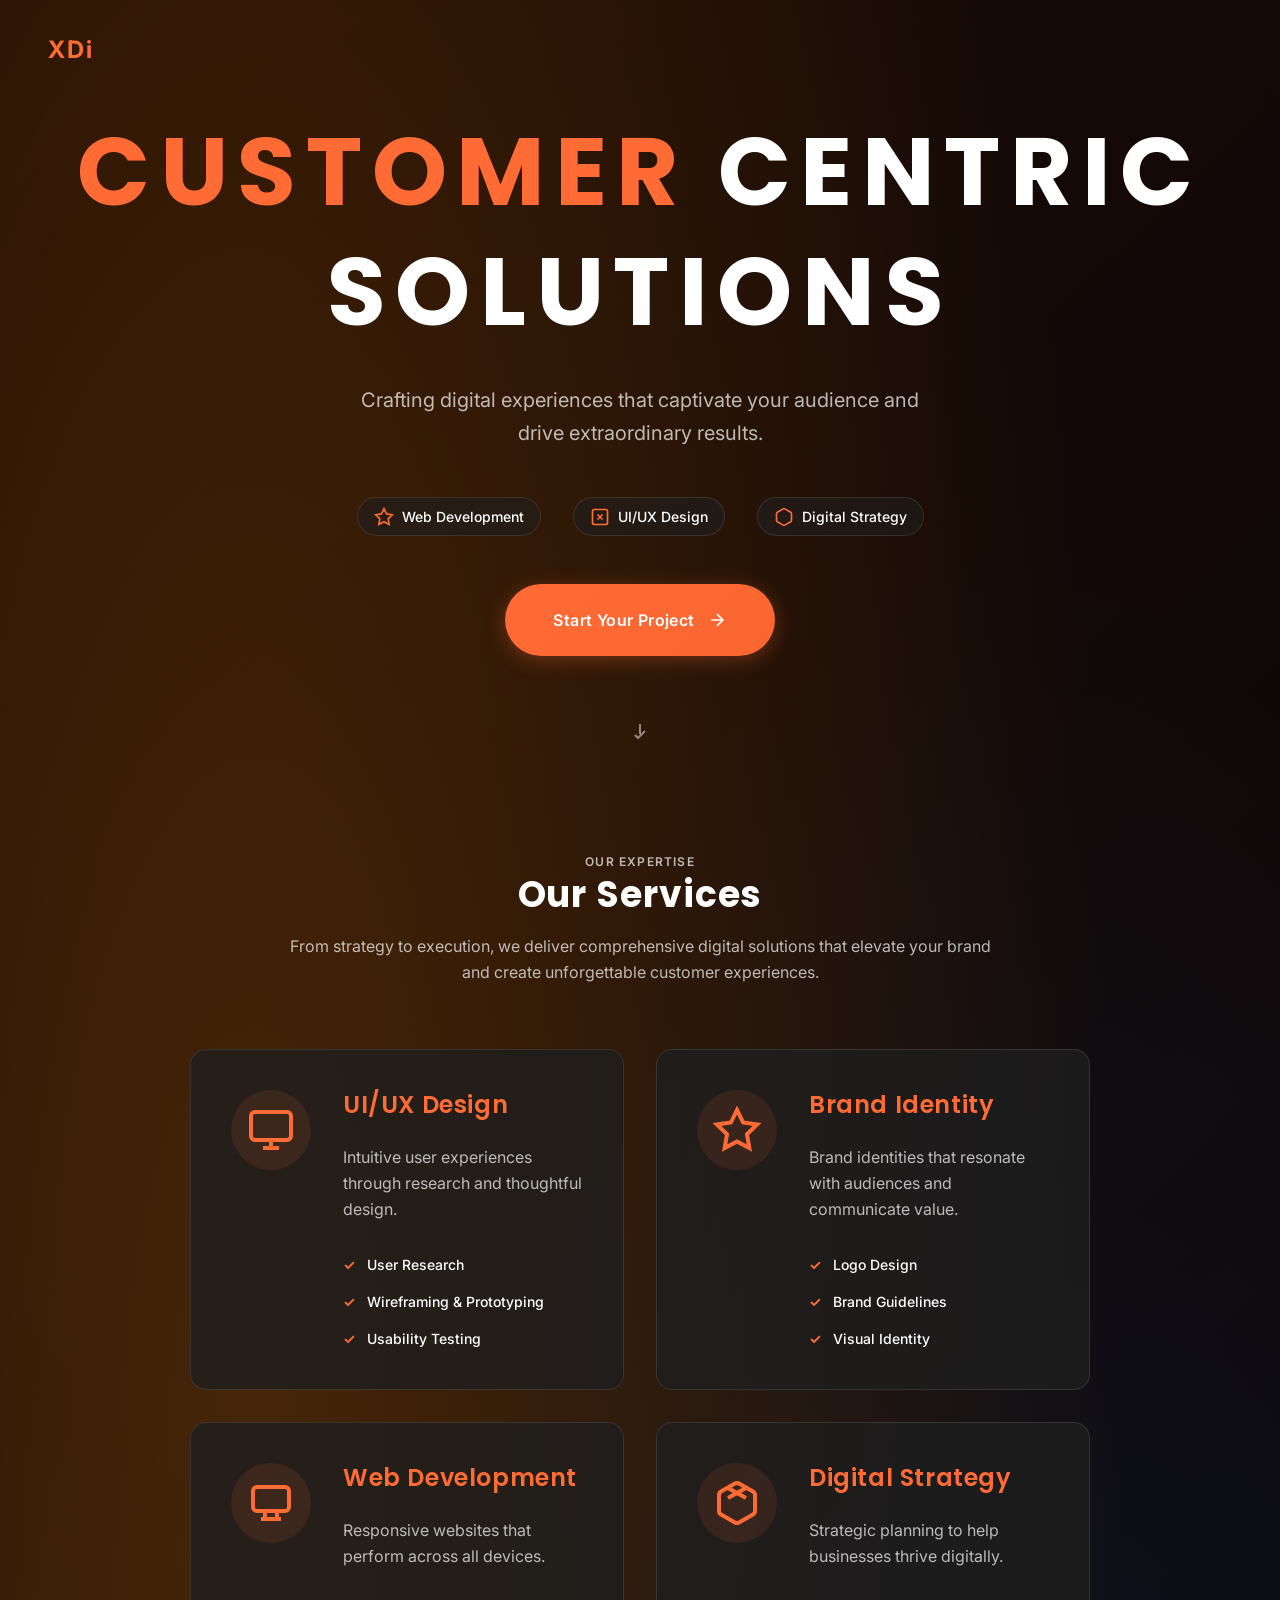
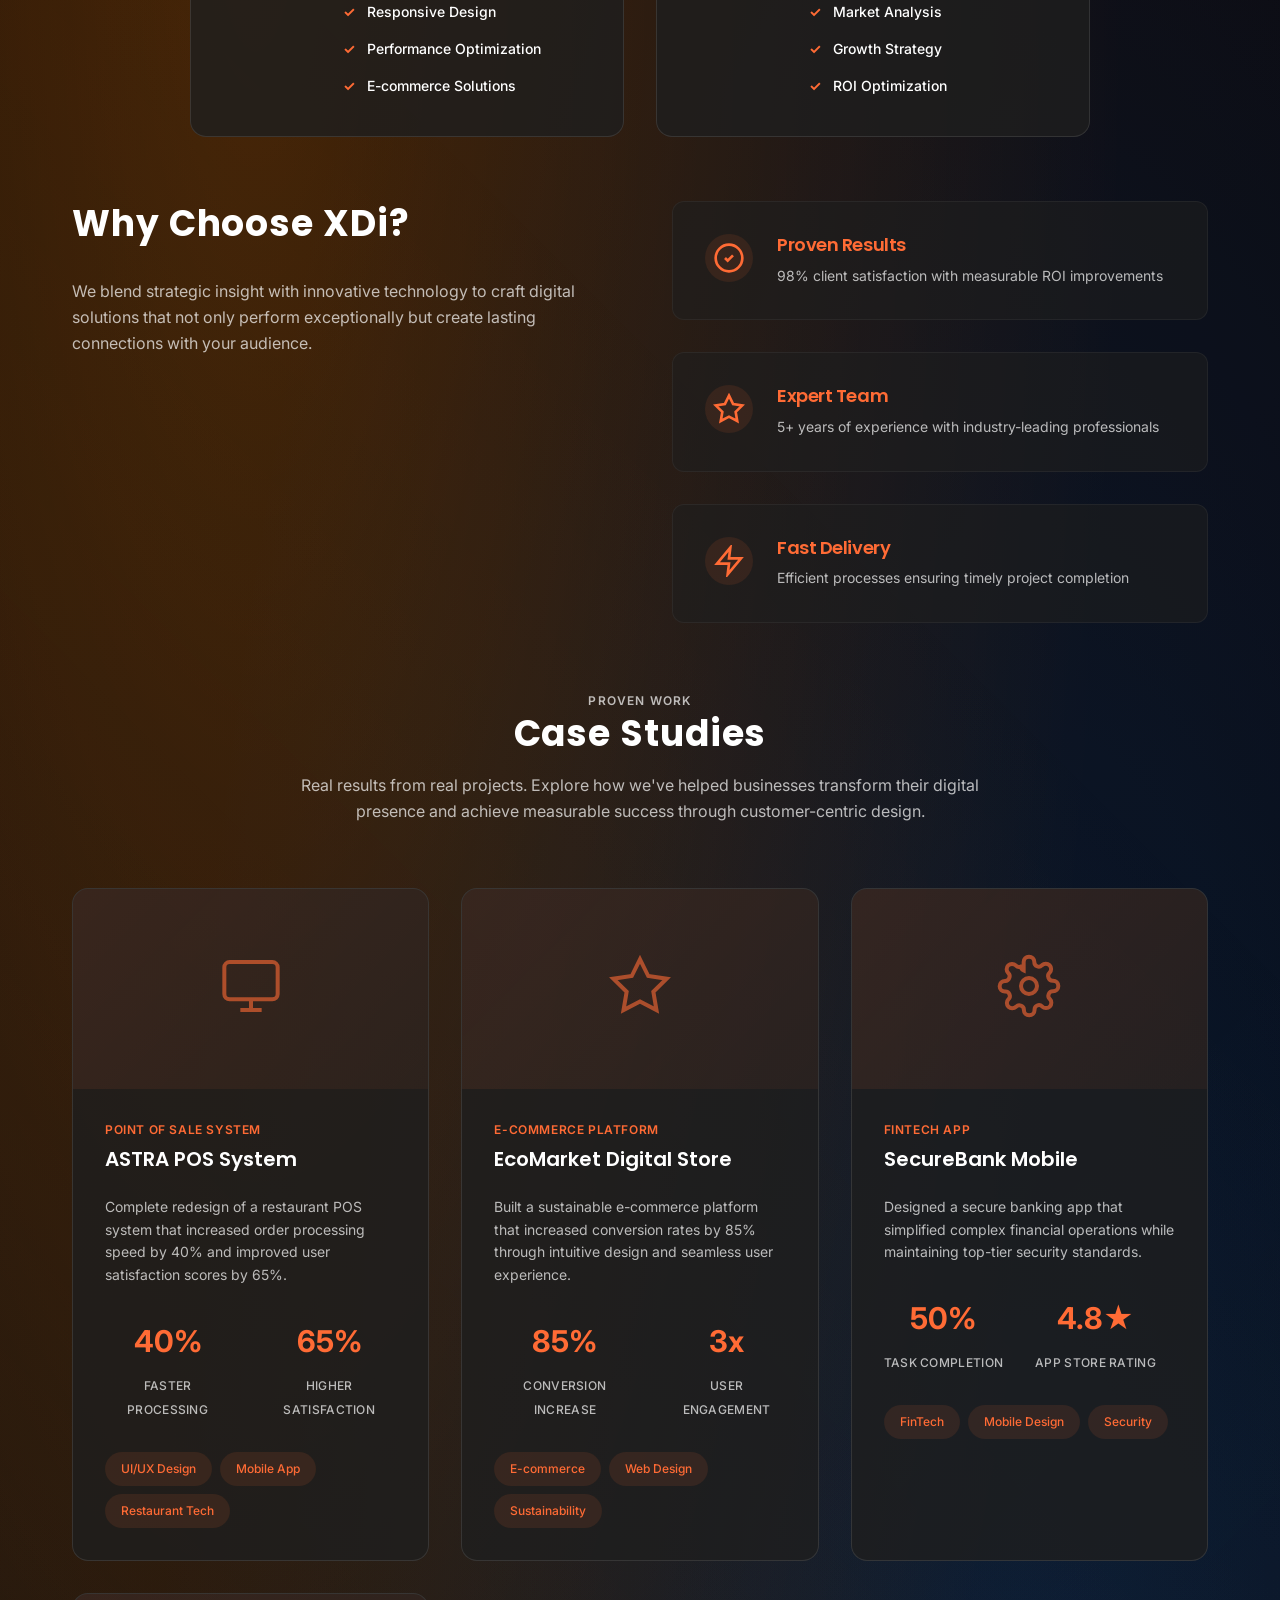
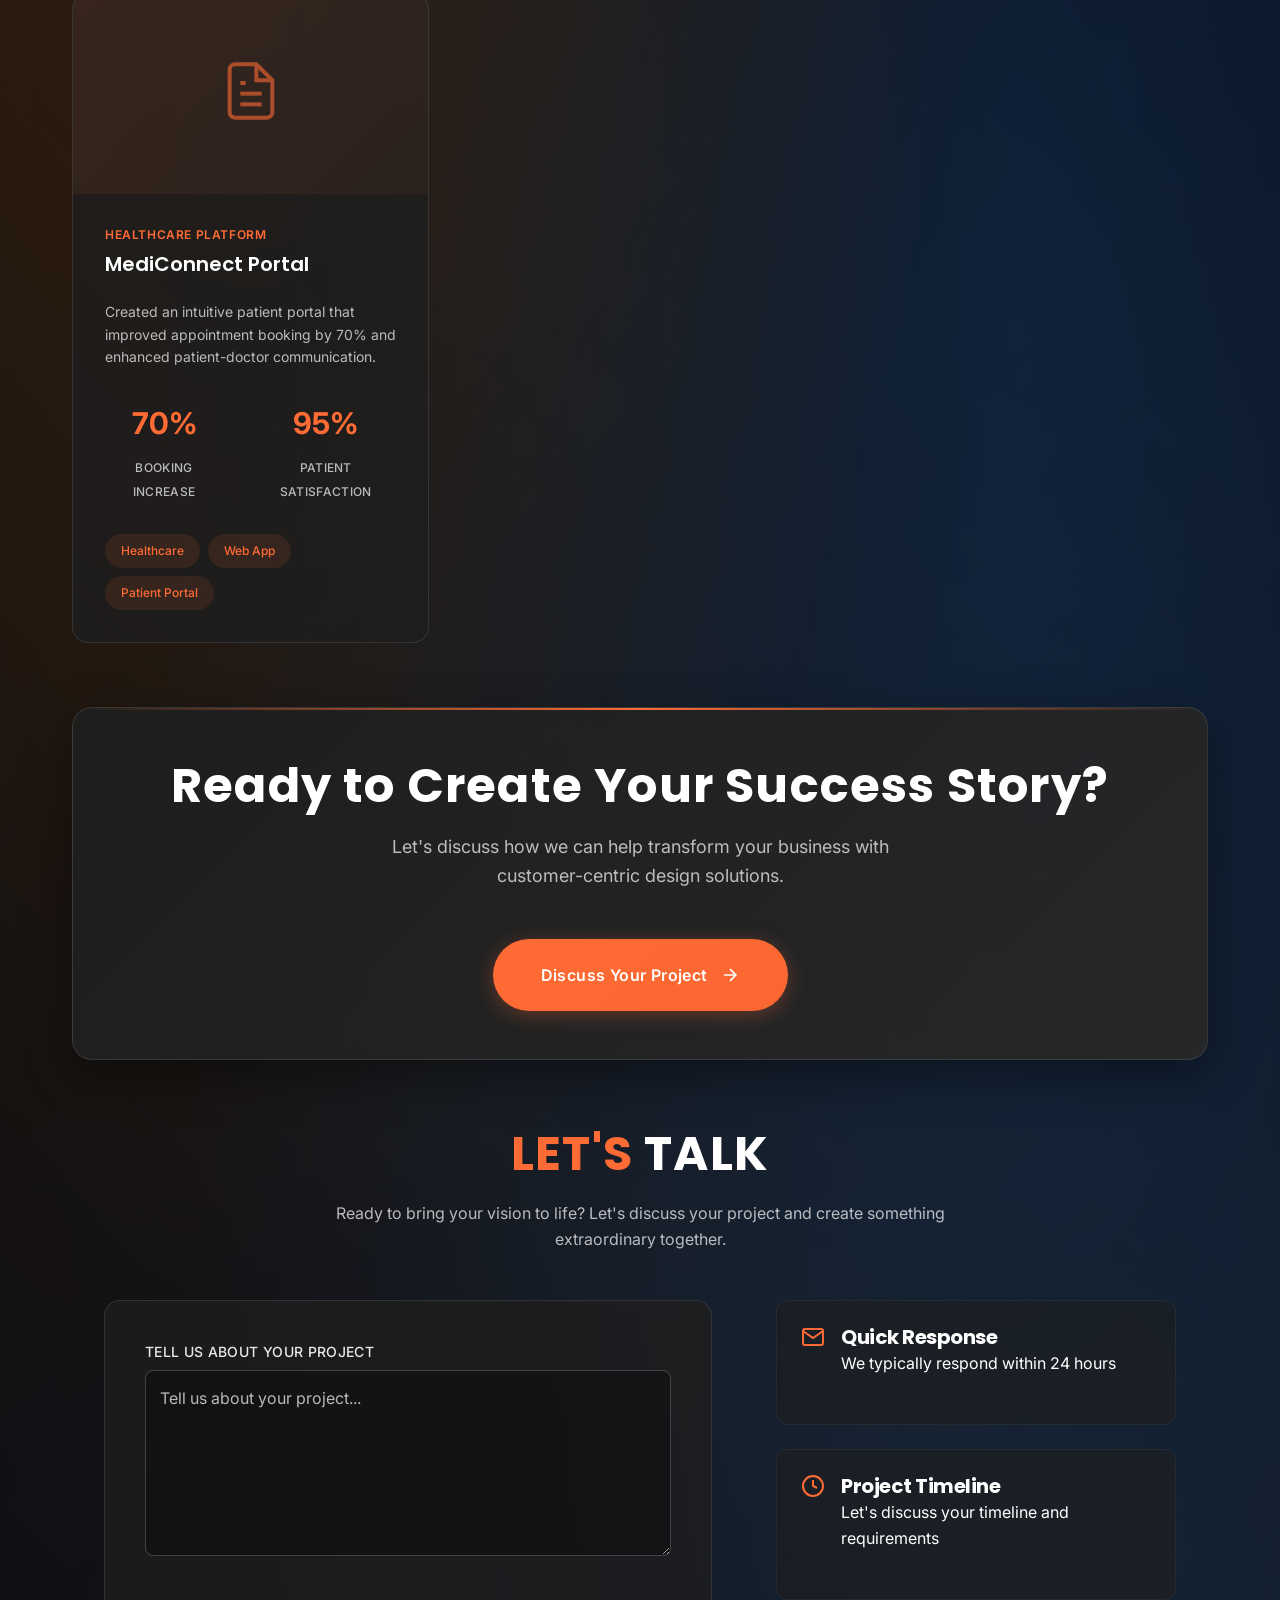
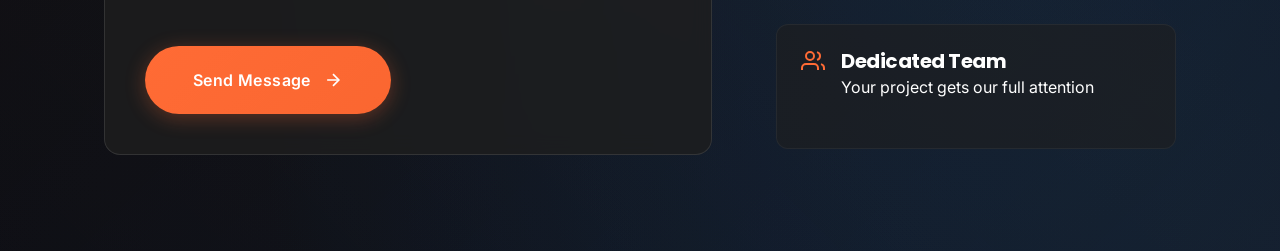
==== commit 751042e6: "Improve layout spacing and remove redundant CTA section - Reduce excessive vertical spacing in hero " ====
--- a/index.html
+++ b/index.html
@@ -448,13 +448,6 @@
             </div>
         </section>
 
-        <section class="cta-section">
-            <div class="cta-content">
-                <h2>Ready to Transform Your Business?</h2>
-                <p>Let's discuss how we can help you achieve your goals with customer-centric solutions. Use the contact form below to tell us about your goals.</p>
-            </div>
-        </section>
-
         <section class="contact-section" id="contact">
             <div class="contact-hero">
                 <h2>
--- a/css/styles.css
+++ b/css/styles.css
@@ -522,8 +522,10 @@
 .hero-section {
     display: flex;
     flex-direction: column;
-    justify-content: space-between;
-    min-height: 100vh;
+    justify-content: center;
+    gap: var(--spacing-lg);
+    min-height: auto;
+    padding: var(--spacing-xl) 0 var(--spacing-lg);
     text-align: center;
     width: 100%;
     position: relative;
@@ -759,7 +761,8 @@
     display: flex;
     justify-content: center;
     align-items: center;
-    padding: 2rem 0;
+    padding: 0;
+    margin-top: var(--spacing-lg);
 }
 
 /* Services Preview Section */
@@ -775,6 +778,13 @@
     grid-template-columns: repeat(auto-fit, minmax(280px, 1fr));
     gap: 2rem;
     margin: 0 auto;
+}
+
+@media (min-width: 1025px) {
+    .services-section .services-grid {
+        grid-template-columns: repeat(2, minmax(320px, 1fr));
+        max-width: 900px;
+    }
 }
 
 .service-preview-card {
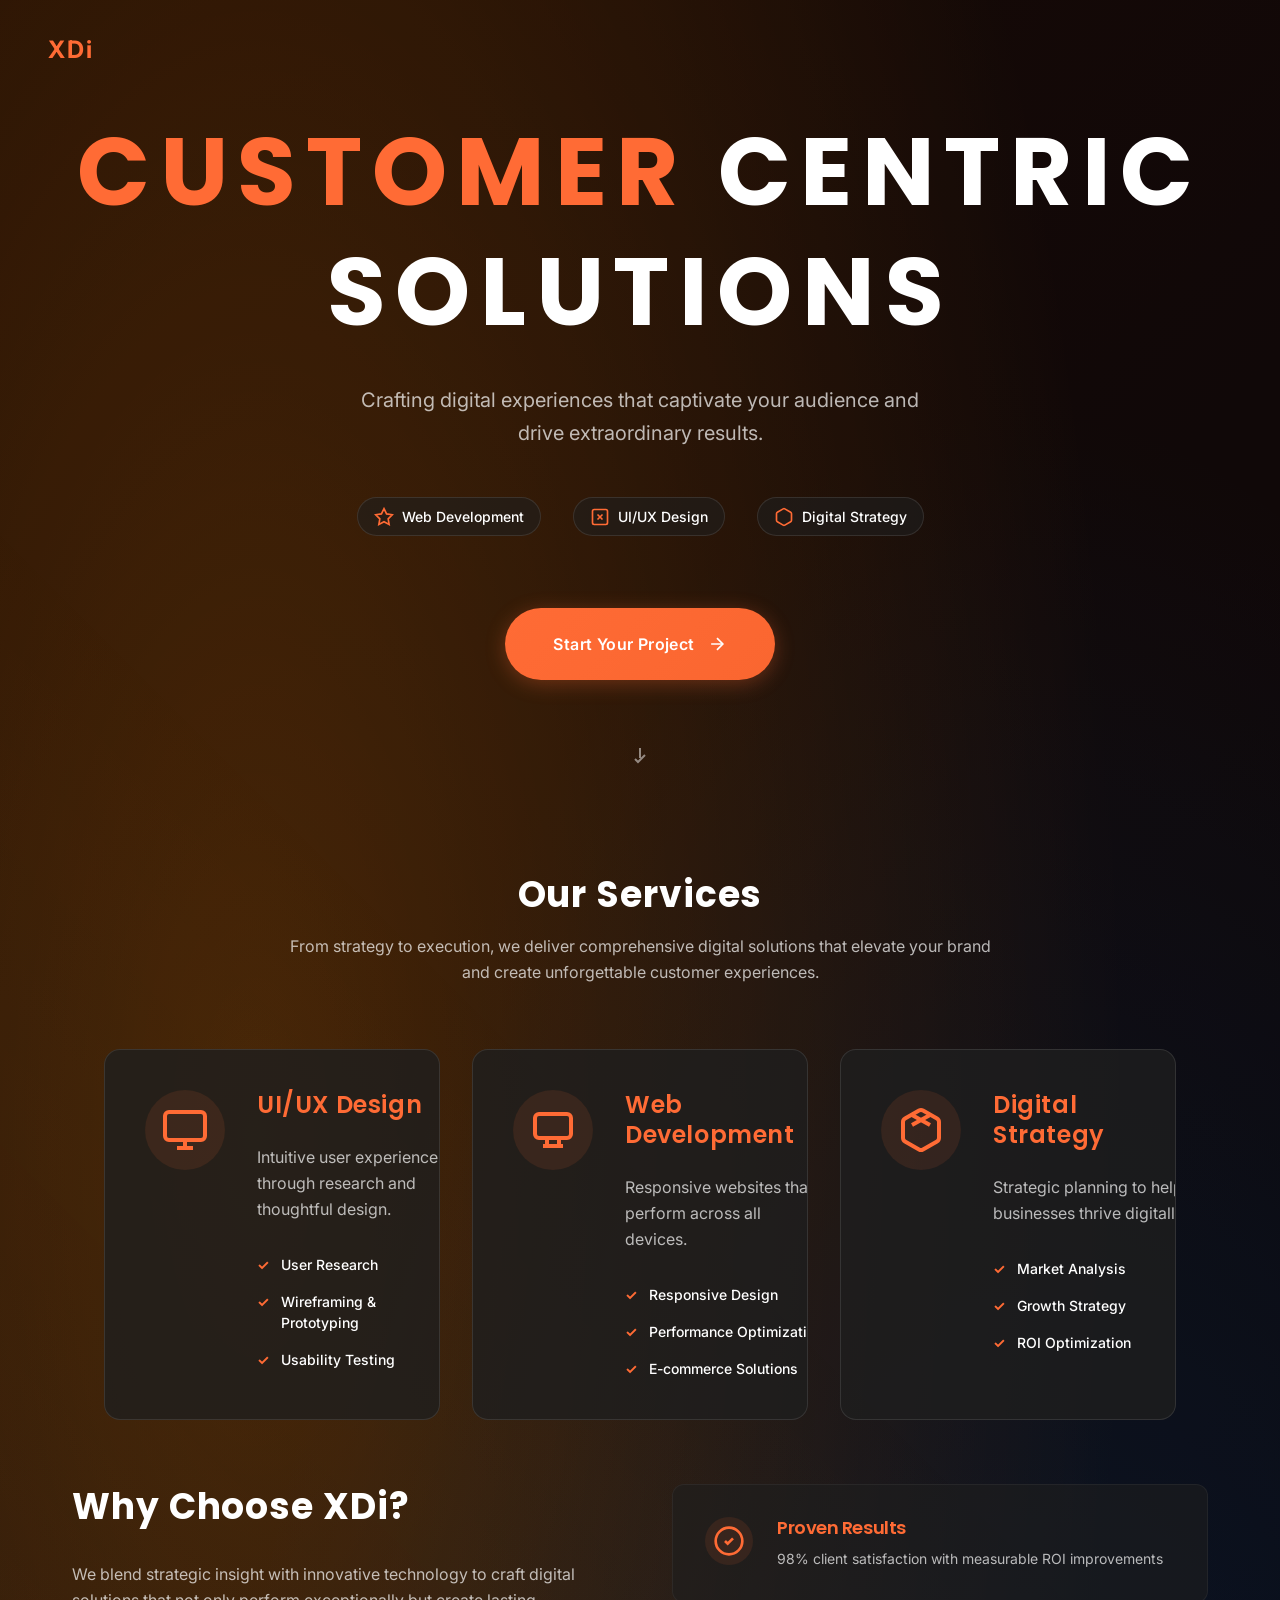
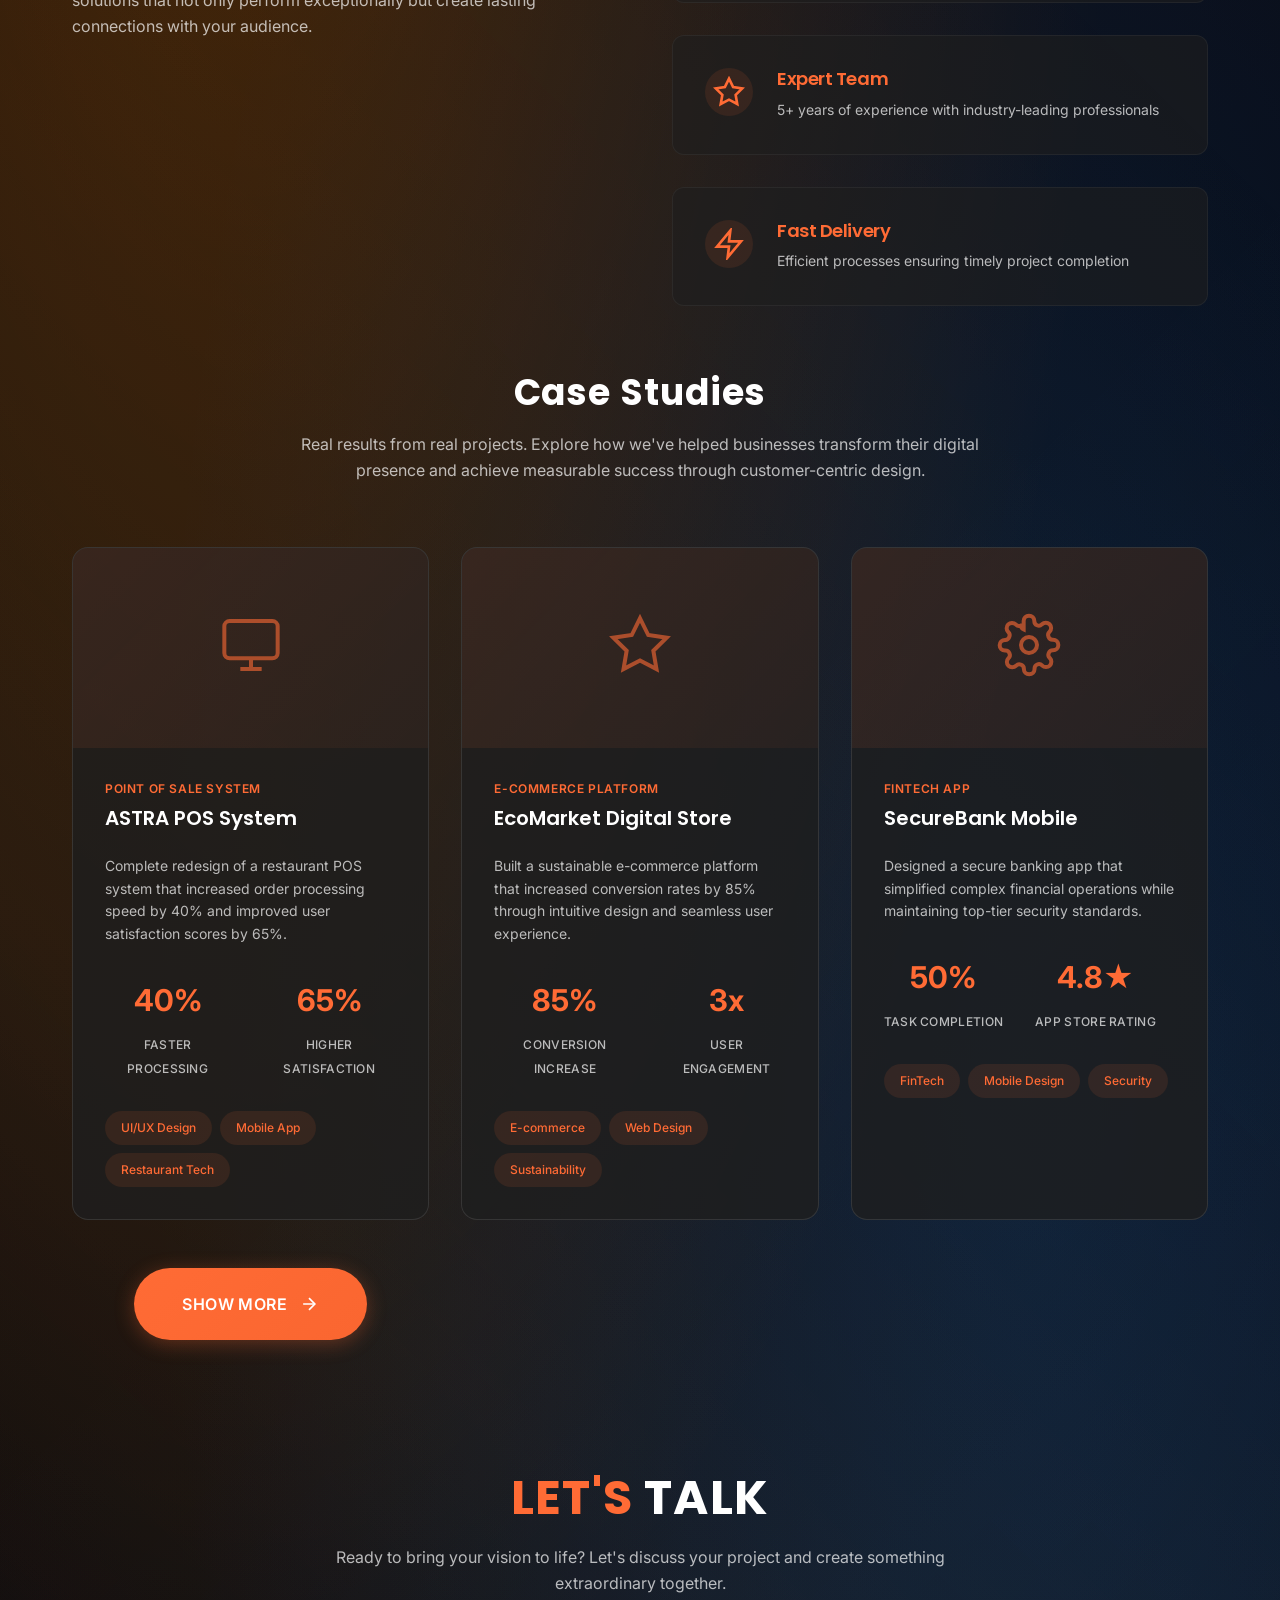
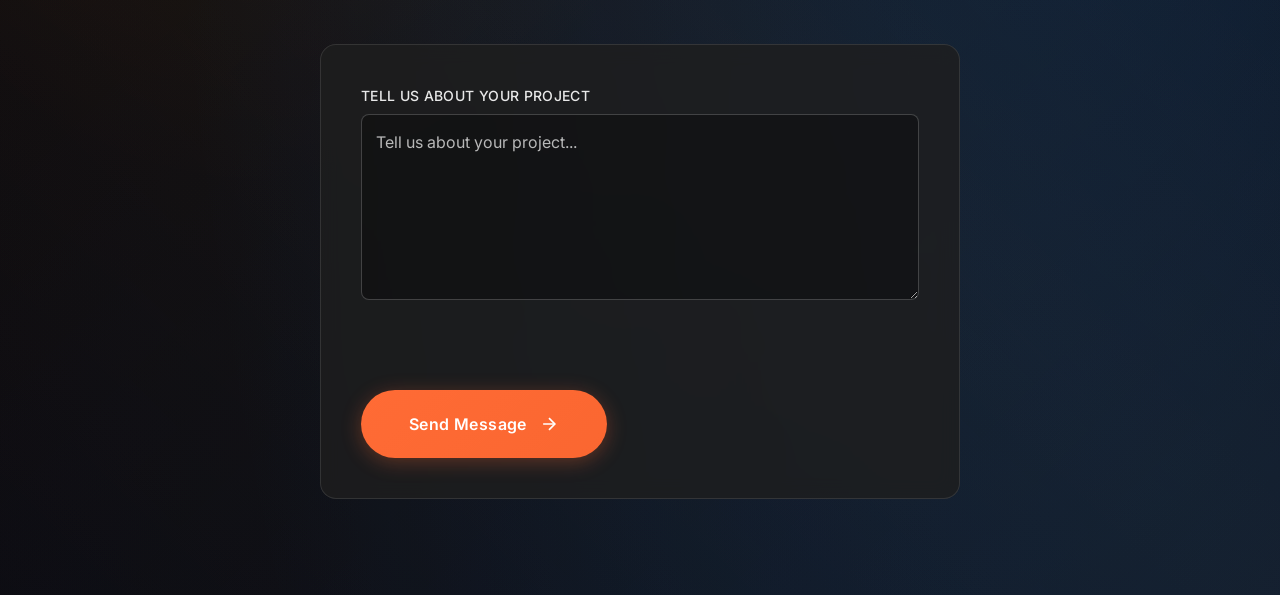
==== commit 042a837f: "Update landing layout, services, case studies, and contact success UI" ====
--- a/index.html
+++ b/index.html
@@ -161,7 +161,6 @@
 
         <section class="content-section services-section" id="services">
             <div class="section-header">
-                <p class="section-eyebrow">Our Expertise</p>
                 <h2>Our Services</h2>
                 <p>From strategy to execution, we deliver comprehensive digital solutions that elevate your brand and create unforgettable customer experiences.</p>
             </div>
@@ -190,23 +189,6 @@
                     <div class="service-showcase-card">
                         <div class="service-showcase-icon">
                             <svg width="48" height="48" viewBox="0 0 24 24" fill="none" stroke="#ff6b35" stroke-width="2">
-                                <path d="M12 2l3.09 6.26L22 9.27l-5 4.87 1.18 6.88L12 17.77l-6.18 3.25L7 14.14 2 9.27l6.91-1.01L12 2z"/>
-                            </svg>
-                        </div>
-                        <div class="service-showcase-content">
-                            <h3>Brand Identity</h3>
-                            <p>Brand identities that resonate with audiences and communicate value.</p>
-                            <ul class="service-features">
-                                <li>Logo Design</li>
-                                <li>Brand Guidelines</li>
-                                <li>Visual Identity</li>
-                            </ul>
-                        </div>
-                    </div>
-
-                    <div class="service-showcase-card">
-                        <div class="service-showcase-icon">
-                            <svg width="48" height="48" viewBox="0 0 24 24" fill="none" stroke="#ff6b35" stroke-width="2">
                                 <rect x="3" y="4" width="18" height="12" rx="2"/>
                                 <path d="M7 20h10"/>
                                 <path d="M9 16v4"/>
@@ -299,7 +281,6 @@
 
         <section class="content-section case-studies-section" id="case-studies">
             <div class="section-header">
-                <p class="section-eyebrow">Proven Work</p>
                 <h2>Case Studies</h2>
                 <p>Real results from real projects. Explore how we've helped businesses transform their digital presence and achieve measurable success through customer-centric design.</p>
             </div>
@@ -398,53 +379,14 @@
                     </div>
                 </div>
 
-                <div class="case-study-card">
-                    <div class="case-study-image">
-                        <div class="case-study-placeholder">
-                            <svg width="64" height="64" viewBox="0 0 24 24" fill="none" stroke="#ff6b35" stroke-width="1.5">
-                                <path d="M14 2H6a2 2 0 0 0-2 2v16a2 2 0 0 0 2 2h12a2 2 0 0 0 2-2V8z"/>
-                                <polyline points="14,2 14,8 20,8"/>
-                                <line x1="16" y1="13" x2="8" y2="13"/>
-                                <line x1="16" y1="17" x2="8" y2="17"/>
-                                <polyline points="10,9 9,9 8,9"/>
-                            </svg>
-                        </div>
-                    </div>
-                    <div class="case-study-content">
-                        <div class="case-study-category">Healthcare Platform</div>
-                        <h3>MediConnect Portal</h3>
-                        <p>Created an intuitive patient portal that improved appointment booking by 70% and enhanced patient-doctor communication.</p>
-                        <div class="case-study-metrics">
-                            <div class="metric">
-                                <span class="metric-value">70%</span>
-                                <span class="metric-label">Booking Increase</span>
-                            </div>
-                            <div class="metric">
-                                <span class="metric-value">95%</span>
-                                <span class="metric-label">Patient Satisfaction</span>
-                            </div>
-                        </div>
-                        <div class="case-study-tags">
-                            <span class="tag">Healthcare</span>
-                            <span class="tag">Web App</span>
-                            <span class="tag">Patient Portal</span>
-                        </div>
-                    </div>
-                </div>
-            </div>
-
-            <div class="case-studies-cta">
-                <div class="case-studies-cta-content">
-                    <h2>Ready to Create Your Success Story?</h2>
-                    <p>Let's discuss how we can help transform your business with customer-centric design solutions.</p>
-                    <a href="#contact" class="case-studies-cta-button">
-                        <span>Discuss Your Project</span>
-                        <svg width="20" height="20" viewBox="0 0 24 24" fill="none" stroke="currentColor" stroke-width="2">
-                            <path d="M5 12h14"/>
-                            <path d="m12 5 7 7-7 7"/>
-                        </svg>
-                    </a>
-                </div>
+            <div class="case-studies-more">
+                <a href="case-studies.html" class="case-studies-more-btn">
+                    <span>SHOW MORE</span>
+                    <svg width="20" height="20" viewBox="0 0 24 24" fill="none" stroke="currentColor" stroke-width="2">
+                        <path d="M5 12h14"/>
+                        <path d="m12 5 7 7-7 7"/>
+                    </svg>
+                </a>
             </div>
         </section>
 
@@ -485,49 +427,6 @@
                             <span class="submit-loader" aria-hidden="true"></span>
                         </button>
                     </form>
-
-                    <div class="contact-info">
-                        <div class="contact-info-item">
-                            <div class="info-icon">
-                                <svg width="24" height="24" viewBox="0 0 24 24" fill="none" stroke="#ff6b35" stroke-width="2">
-                                    <path d="M4 4h16c1.1 0 2 .9 2 2v12c0 1.1-.9 2-2 2H4c-1.1 0-2-.9-2-2V6c0-1.1.9-2 2-2z"/>
-                                    <polyline points="22,6 12,13 2,6"/>
-                                </svg>
-                            </div>
-                            <div class="info-content">
-                                <h4>Quick Response</h4>
-                                <p>We typically respond within 24 hours</p>
-                            </div>
-                        </div>
-
-                        <div class="contact-info-item">
-                            <div class="info-icon">
-                                <svg width="24" height="24" viewBox="0 0 24 24" fill="none" stroke="#ff6b35" stroke-width="2">
-                                    <circle cx="12" cy="12" r="10"/>
-                                    <polyline points="12,6 12,12 16,14"/>
-                                </svg>
-                            </div>
-                            <div class="info-content">
-                                <h4>Project Timeline</h4>
-                                <p>Let's discuss your timeline and requirements</p>
-                            </div>
-                        </div>
-
-                        <div class="contact-info-item">
-                            <div class="info-icon">
-                                <svg width="24" height="24" viewBox="0 0 24 24" fill="none" stroke="#ff6b35" stroke-width="2">
-                                    <path d="M17 21v-2a4 4 0 0 0-4-4H5a4 4 0 0 0-4 4v2"/>
-                                    <circle cx="9" cy="7" r="4"/>
-                                    <path d="M23 21v-2a4 4 0 0 0-3-3.87"/>
-                                    <path d="M16 3.13a4 4 0 0 1 0 7.75"/>
-                                </svg>
-                            </div>
-                            <div class="info-content">
-                                <h4>Dedicated Team</h4>
-                                <p>Your project gets our full attention</p>
-                            </div>
-                        </div>
-                    </div>
                 </div>
             </div>
         </section>
--- a/css/styles.css
+++ b/css/styles.css
@@ -642,7 +642,7 @@
     display: flex;
     justify-content: center;
     width: 100%;
-    margin-top: var(--spacing-xl);
+    margin-top: clamp(var(--spacing-xl), 6vw, 4.5rem);
     animation: fadeInUp 0.8s ease-out 1.2s both;
 }
 
@@ -782,8 +782,9 @@
 
 @media (min-width: 1025px) {
     .services-section .services-grid {
-        grid-template-columns: repeat(2, minmax(320px, 1fr));
-        max-width: 900px;
+        grid-template-columns: repeat(3, minmax(280px, 1fr));
+        max-width: 1100px;
+        margin: 0 auto;
     }
 }
 
@@ -2077,6 +2078,11 @@
     border: 1px solid rgba(255, 255, 255, 0.1);
     position: relative;
     overflow: hidden;
+    max-width: 520px;
+    width: 100%;
+    margin: 0 auto;
+    box-shadow: 0 20px 40px rgba(0, 0, 0, 0.35);
+    justify-self: center;
 }
 
 .contact-success-message::before {
@@ -2104,9 +2110,10 @@
 
 .contact-success-message h3 {
     font-size: var(--font-size-2xl);
-    color: var(--color-text);
+    color: var(--color-success);
     margin-bottom: var(--spacing-md);
     font-weight: var(--font-weight-semibold);
+    text-shadow: 0 0 20px rgba(0, 200, 179, 0.35);
 }
 
 .contact-success-message p {
@@ -2117,9 +2124,9 @@
 }
 
 .reset-btn {
-    background: rgba(255, 107, 53, 0.1);
-    color: var(--color-primary);
-    border: 1px solid rgba(255, 107, 53, 0.3);
+    background: #ffffff;
+    color: #111111;
+    border: none;
     padding: var(--spacing-sm) var(--spacing-lg);
     border-radius: 25px;
     font-size: var(--font-size-sm);
@@ -2129,9 +2136,12 @@
 }
 
 .reset-btn:hover {
-    background: rgba(255, 107, 53, 0.2);
-    border-color: var(--color-primary);
+    background: rgba(255, 255, 255, 0.85);
     transform: translateY(-2px);
+}
+
+.reset-btn:focus-visible {
+    outline-color: var(--color-success);
 }
 
 /* ============================================
@@ -2143,6 +2153,58 @@
     grid-template-columns: repeat(auto-fit, minmax(350px, 1fr));
     gap: 2rem;
     margin-bottom: 4rem;
+}
+
+.case-studies-more {
+    display: flex;
+    justify-content: center;
+    margin-top: 1rem;
+}
+
+.case-studies-more-btn {
+    display: inline-flex;
+    align-items: center;
+    gap: 0.75rem;
+    background: linear-gradient(135deg, var(--color-primary) 0%, var(--color-primary-light) 100%);
+    color: var(--color-text);
+    text-decoration: none;
+    padding: var(--spacing-md) var(--spacing-xl);
+    border-radius: 50px;
+    font-weight: var(--font-weight-semibold);
+    font-size: var(--font-size-base);
+    letter-spacing: var(--letter-spacing-wide);
+    transition: all 0.3s ease;
+    box-shadow: 0 4px 20px rgba(255, 107, 53, 0.3);
+    position: relative;
+    overflow: hidden;
+}
+
+.case-studies-more-btn::before {
+    content: '';
+    position: absolute;
+    top: 0;
+    left: -100%;
+    width: 100%;
+    height: 100%;
+    background: linear-gradient(90deg, transparent, rgba(255, 255, 255, 0.2), transparent);
+    transition: left 0.5s ease;
+}
+
+.case-studies-more-btn:hover::before {
+    left: 100%;
+}
+
+.case-studies-more-btn:hover {
+    transform: translateY(-2px);
+    box-shadow: 0 8px 30px rgba(255, 107, 53, 0.4);
+}
+
+.case-studies-more-btn svg {
+    transition: transform 0.3s ease;
+}
+
+.case-studies-more-btn:hover svg {
+    transform: translateX(4px);
 }
 
 .case-study-card {
@@ -2394,8 +2456,11 @@
 
 .contact-form-container {
     display: grid;
-    grid-template-columns: 1fr 400px;
-    gap: 4rem;
+    grid-template-columns: minmax(0, 640px);
+    justify-content: center;
+    justify-items: center;
+    width: 100%;
+    gap: 2.5rem;
     align-items: start;
 }
 
@@ -2407,6 +2472,8 @@
     border: 1px solid rgba(255, 255, 255, 0.1);
     position: relative;
     overflow: hidden;
+    width: min(640px, 100%);
+    margin: 0 auto;
 }
 
 .contact-form-professional::before {
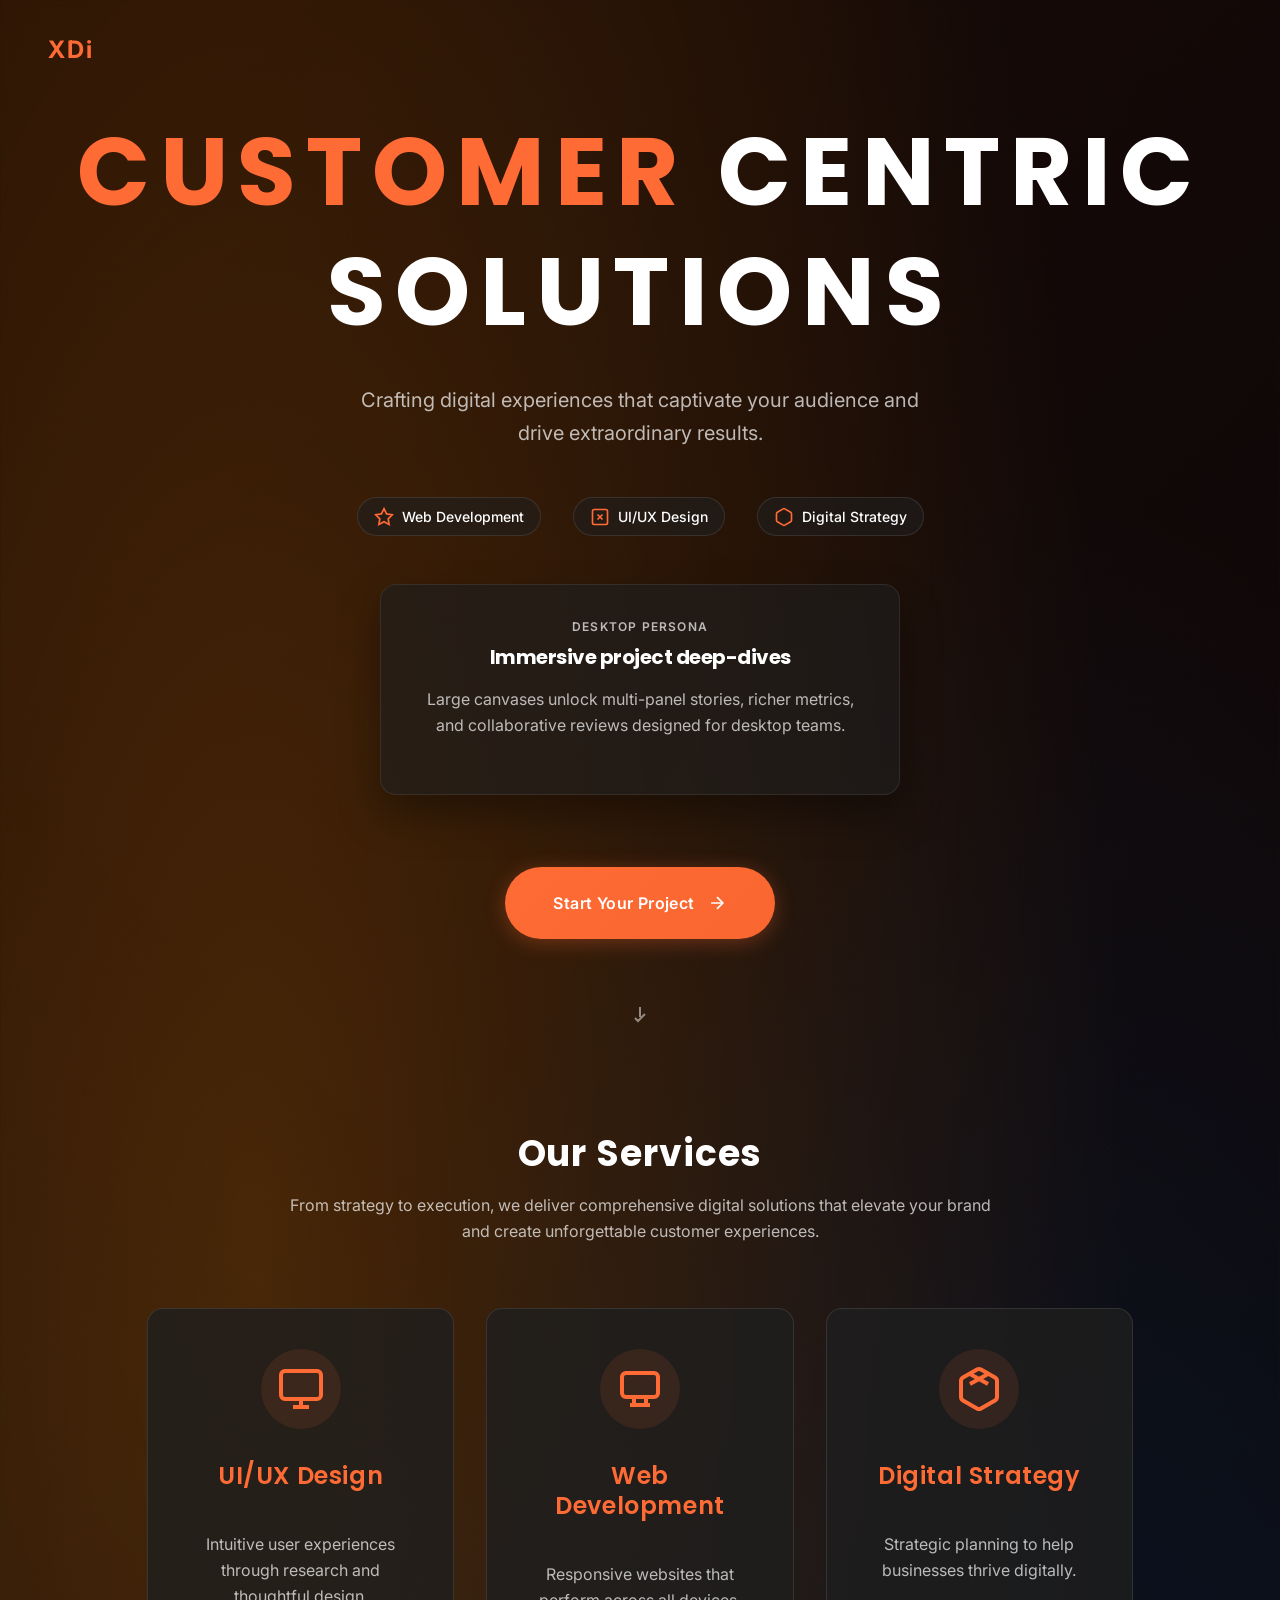
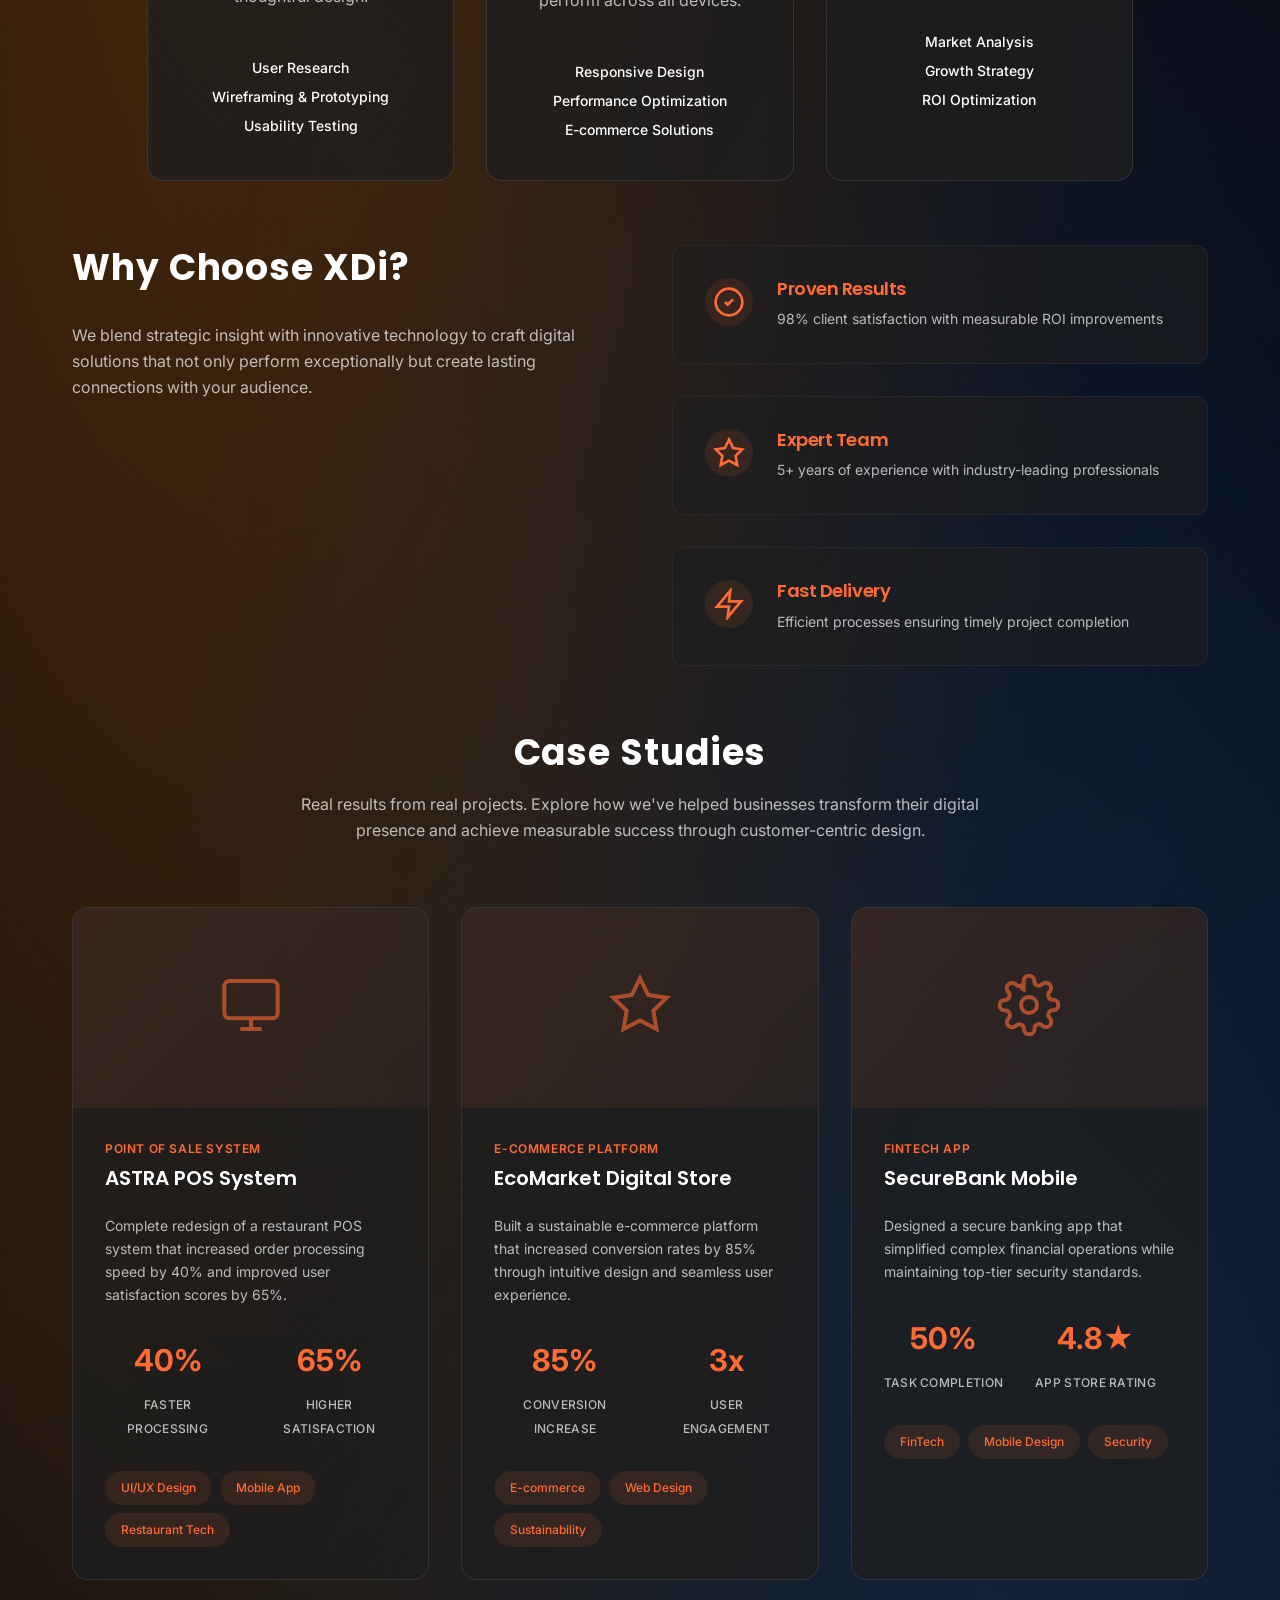
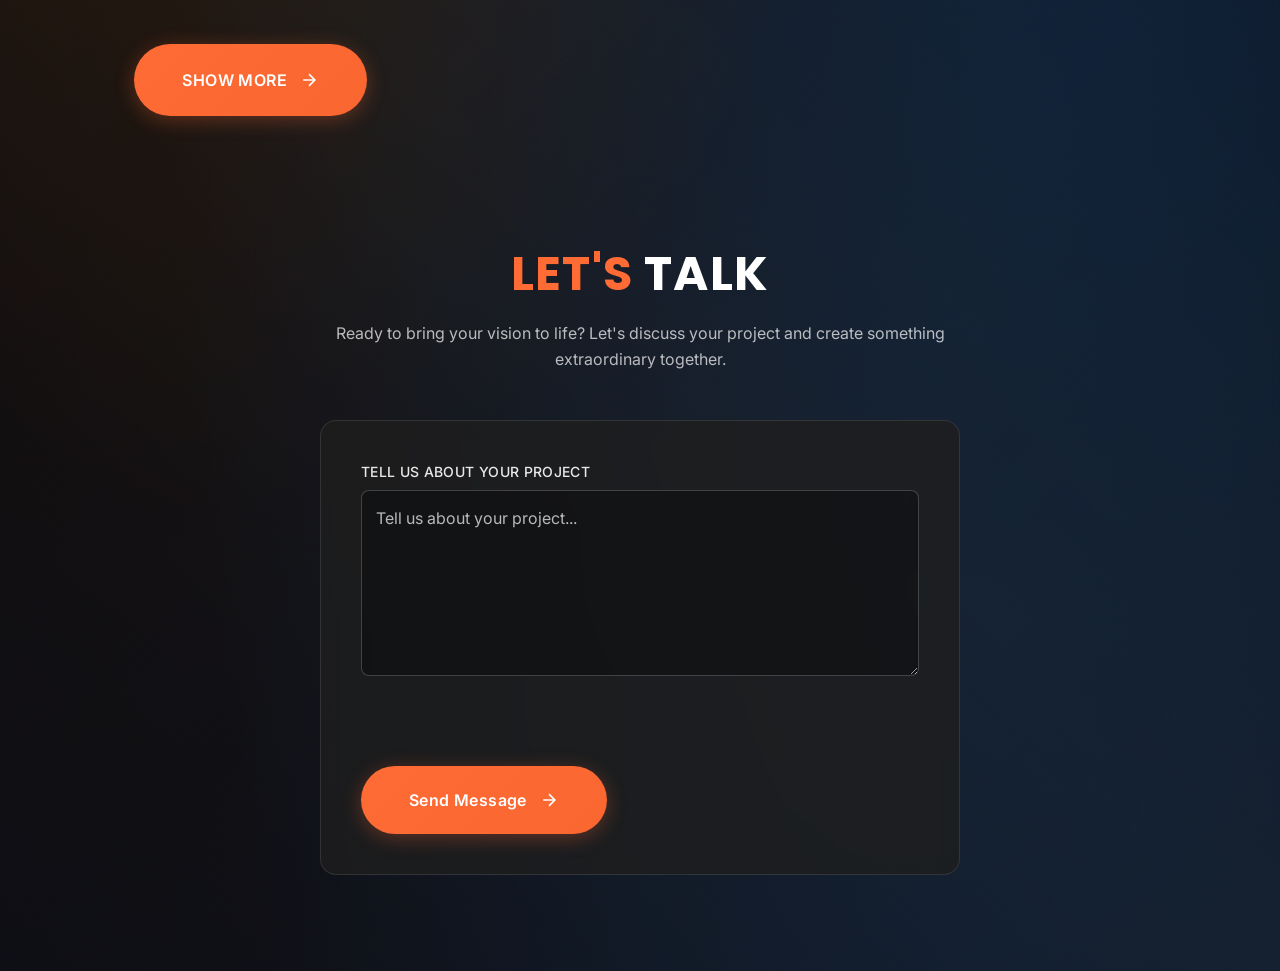
==== commit a6b6a717: "Add device-specific personas and mobile button text optimization - Add device persona callout sectio" ====
--- a/index.html
+++ b/index.html
@@ -137,6 +137,19 @@
                         </a>
                     </div>
 
+                    <div class="device-persona-callout">
+                        <div class="device-persona-card persona-desktop">
+                            <p class="persona-eyebrow">Desktop Persona</p>
+                            <h3>Immersive project deep-dives</h3>
+                            <p>Large canvases unlock multi-panel stories, richer metrics, and collaborative reviews designed for desktop teams.</p>
+                        </div>
+                        <div class="device-persona-card persona-mobile">
+                            <p class="persona-eyebrow">Mobile Persona</p>
+                            <h3>Quick actions on the go</h3>
+                            <p>On phones we prioritize concise copy, thumb-friendly actions, and rapid touchpoints so you can reach us in seconds.</p>
+                        </div>
+                    </div>
+
                     <div class="hero-cta">
                         <a href="#contact" class="cta-button hero-primary-btn">
                             <span>Start Your Project</span>
@@ -419,7 +432,8 @@
                         </div>
 
                         <button type="submit" class="contact-submit-btn" aria-label="Submit your message">
-                            <span class="btn-text">Send Message</span>
+                            <span class="btn-text btn-text-desktop">Send Message</span>
+                            <span class="btn-text btn-text-mobile">SEND</span>
                             <svg width="20" height="20" viewBox="0 0 24 24" fill="none" stroke="currentColor" stroke-width="2" class="btn-icon">
                                 <path d="M5 12h14"/>
                                 <path d="m12 5 7 7-7 7"/>
--- a/css/styles.css
+++ b/css/styles.css
@@ -722,6 +722,60 @@
     transform: scale(1.05);
 }
 
+.device-persona-callout {
+    margin-top: var(--spacing-xl);
+    display: flex;
+    justify-content: center;
+}
+
+.device-persona-card {
+    background: rgba(30, 30, 30, 0.65);
+    border: 1px solid rgba(255, 255, 255, 0.08);
+    border-radius: 16px;
+    padding: var(--spacing-lg);
+    max-width: 520px;
+    width: 100%;
+    text-align: center;
+    box-shadow: 0 20px 40px rgba(0, 0, 0, 0.35);
+    transition: transform var(--transition-base), border-color var(--transition-base), box-shadow var(--transition-base);
+}
+
+.device-persona-card + .device-persona-card {
+    margin-left: var(--spacing-lg);
+}
+
+.device-persona-card:hover {
+    border-color: rgba(255, 107, 53, 0.3);
+    transform: translateY(-6px);
+    box-shadow:
+        0 25px 50px rgba(255, 107, 53, 0.15),
+        0 0 0 1px rgba(255, 107, 53, 0.1);
+}
+
+.persona-eyebrow {
+    text-transform: uppercase;
+    letter-spacing: var(--letter-spacing-widest);
+    font-size: var(--font-size-xs);
+    color: var(--color-primary);
+    margin-bottom: var(--spacing-xs);
+    font-weight: var(--font-weight-semibold);
+}
+
+.device-persona-card h3 {
+    font-size: var(--font-size-xl);
+    color: var(--color-text);
+    margin-bottom: var(--spacing-sm);
+}
+
+.device-persona-card p {
+    color: var(--color-text-muted);
+    line-height: var(--line-height-relaxed);
+}
+
+.device-persona-card.persona-mobile {
+    display: none;
+}
+
 .content-section {
     width: 100%;
     max-width: 1200px;
@@ -768,7 +822,7 @@
 /* Services Preview Section */
 .services-preview {
     width: 100%;
-    max-width: 1200px;
+    max-width: 1050px;
     margin: 0 auto;
     padding: 0 2rem;
 }
@@ -778,12 +832,14 @@
     grid-template-columns: repeat(auto-fit, minmax(280px, 1fr));
     gap: 2rem;
     margin: 0 auto;
+    align-items: stretch;
+    width: 100%;
 }
 
 @media (min-width: 1025px) {
     .services-section .services-grid {
-        grid-template-columns: repeat(3, minmax(280px, 1fr));
-        max-width: 1100px;
+        grid-template-columns: repeat(3, minmax(300px, 1fr));
+        max-width: 100%;
         margin: 0 auto;
     }
 }
@@ -1573,6 +1629,10 @@
         gap: var(--spacing-xl);
     }
 
+    .device-persona-callout {
+        padding: 0 var(--spacing-sm);
+    }
+
     .services-grid {
         grid-template-columns: repeat(2, 1fr);
         gap: var(--spacing-lg);
@@ -1597,6 +1657,11 @@
 
 /* Mobile Responsive Design */
 @media (max-width: 768px) {
+    .device-persona-callout {
+        margin-top: var(--spacing-lg);
+        padding: 0 var(--spacing-sm);
+    }
+
     header {
         padding: var(--spacing-lg);
     }
@@ -1858,7 +1923,8 @@
 
 .service-showcase-card {
     display: flex;
-    align-items: flex-start;
+    flex-direction: column;
+    align-items: center;
     gap: 2rem;
     padding: 2.5rem;
     background: rgba(30, 30, 30, 0.8);
@@ -1919,6 +1985,11 @@
 
 .service-showcase-content {
     flex: 1;
+    width: 100%;
+    text-align: center;
+    display: flex;
+    flex-direction: column;
+    gap: var(--spacing-sm);
 }
 
 .service-showcase-content h3 {
@@ -1940,25 +2011,15 @@
     list-style: none;
     padding: 0;
     margin: 0;
-    display: grid;
-    grid-template-columns: repeat(auto-fit, minmax(200px, 1fr));
-    gap: var(--spacing-sm);
+    display: flex;
+    flex-direction: column;
+    gap: var(--spacing-xs);
 }
 
 .service-features li {
     color: var(--color-text);
     font-size: var(--font-size-sm);
     font-weight: var(--font-weight-medium);
-    position: relative;
-    padding-left: 1.5rem;
-}
-
-.service-features li::before {
-    content: '✓';
-    position: absolute;
-    left: 0;
-    color: var(--color-primary);
-    font-weight: var(--font-weight-bold);
 }
 
 .service-cta {
@@ -2158,7 +2219,8 @@
 .case-studies-more {
     display: flex;
     justify-content: center;
-    margin-top: 1rem;
+    margin: 2rem auto 0;
+    width: 100%;
 }
 
 .case-studies-more-btn {
@@ -2177,6 +2239,10 @@
     box-shadow: 0 4px 20px rgba(255, 107, 53, 0.3);
     position: relative;
     overflow: hidden;
+    min-width: 220px;
+    justify-content: center;
+    text-transform: uppercase;
+    margin: 0 auto;
 }
 
 .case-studies-more-btn::before {
@@ -2545,7 +2611,8 @@
     position: relative;
     overflow: hidden;
     font-family: var(--font-family-primary);
-    margin-top: var(--spacing-lg);
+    margin: var(--spacing-lg) auto 0;
+    align-self: center;
 }
 
 .contact-submit-btn::before {
@@ -2577,6 +2644,11 @@
     z-index: 2;
 }
 
+.btn-text-mobile {
+    display: none;
+    letter-spacing: var(--letter-spacing-widest);
+}
+
 .contact-submit-btn .btn-icon {
     position: relative;
     z-index: 2;
@@ -2585,6 +2657,64 @@
 
 .contact-submit-btn:hover .btn-icon {
     transform: translateX(4px);
+}
+
+@media (max-width: 640px) {
+    .device-persona-callout {
+        margin-top: var(--spacing-md);
+        padding: 0 var(--spacing-sm);
+    }
+
+    .device-persona-card.persona-desktop {
+        display: none;
+    }
+
+    .device-persona-card.persona-mobile {
+        display: block;
+        margin-left: 0;
+        max-width: 100%;
+    }
+
+    .btn-text-desktop {
+        display: none;
+    }
+
+    .btn-text-mobile {
+        display: inline;
+    }
+
+    .services-preview {
+        padding: 0 var(--spacing-sm);
+        max-width: 100%;
+    }
+
+    .case-studies-more-btn {
+        width: 100%;
+        max-width: 320px;
+        min-width: auto;
+    }
+
+    .contact-form-section {
+        padding: 0 var(--spacing-sm);
+    }
+
+    .contact-form-container {
+        grid-template-columns: minmax(0, 1fr);
+    }
+
+    .contact-form-professional {
+        width: 100%;
+        padding: var(--spacing-lg);
+    }
+
+    .form-textarea {
+        min-height: 180px;
+    }
+
+    .contact-submit-btn {
+        width: 100%;
+        max-width: 320px;
+    }
 }
 
 .contact-info {
